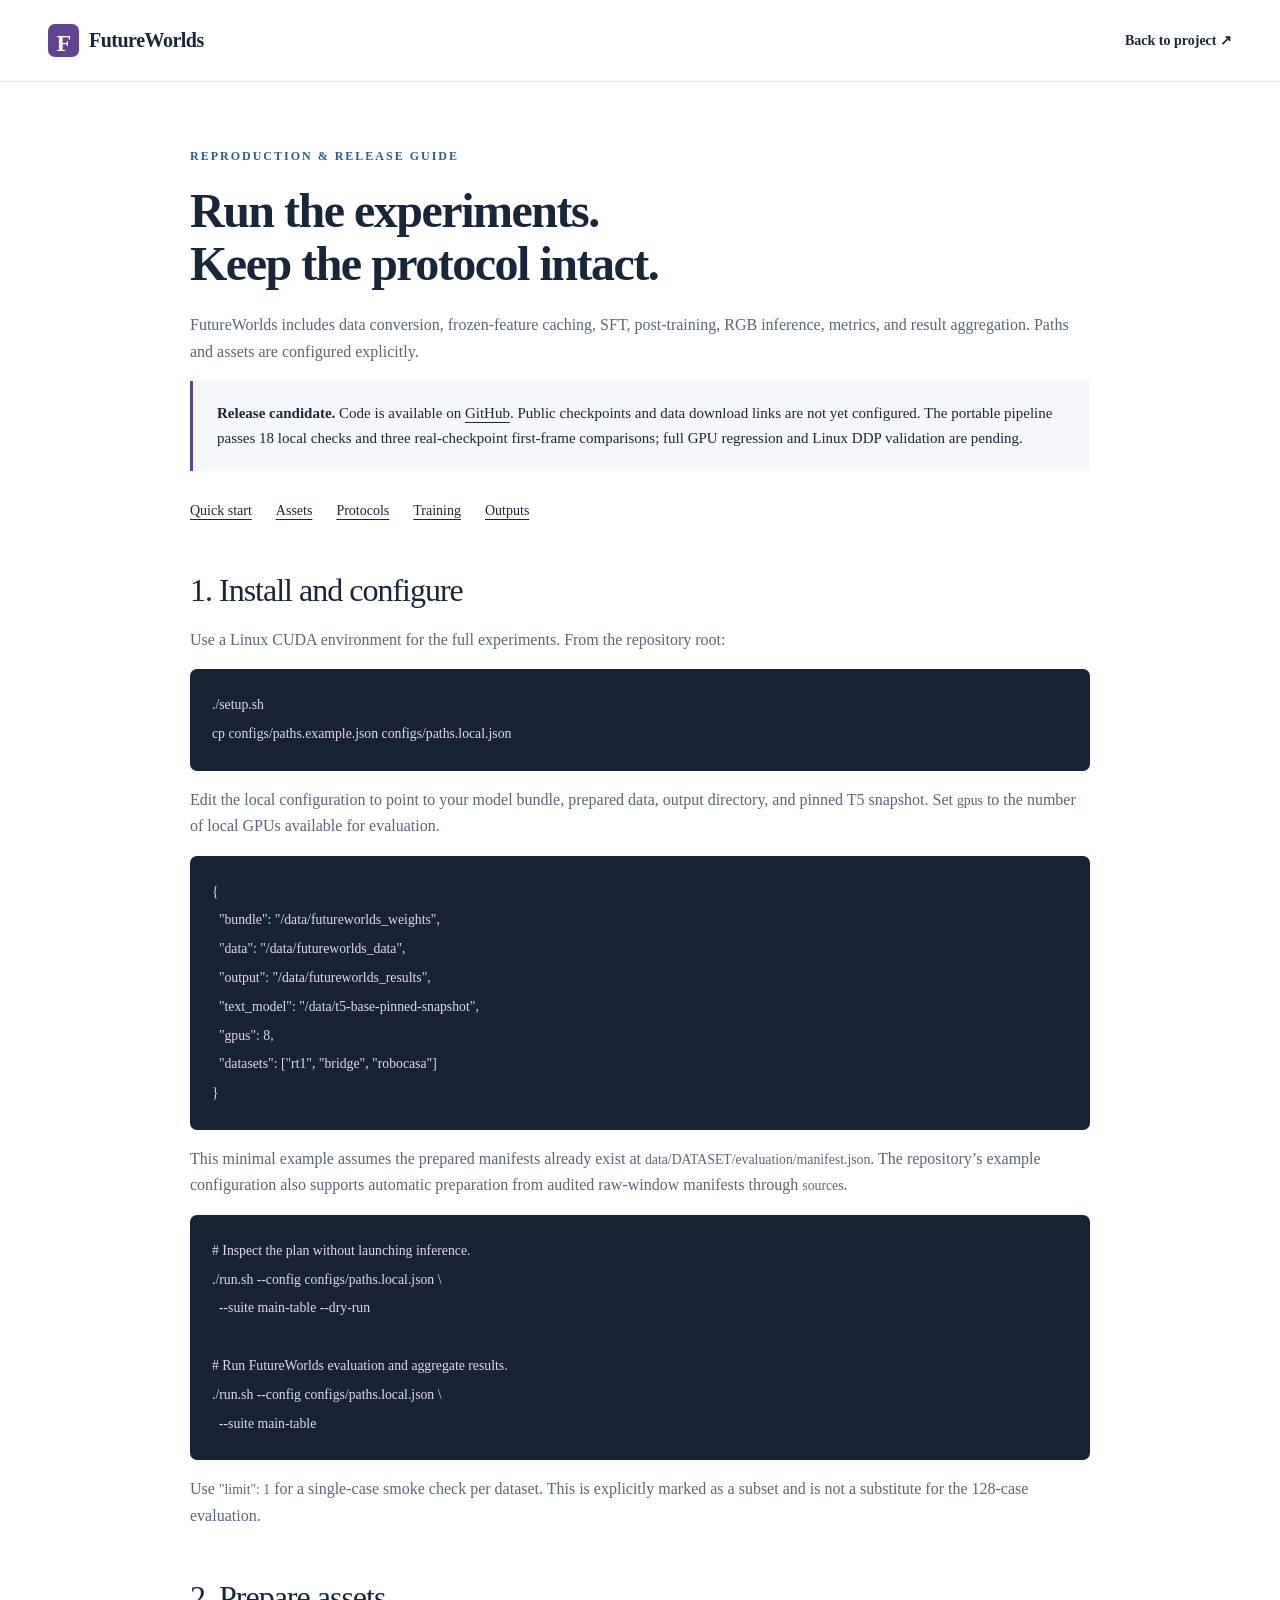
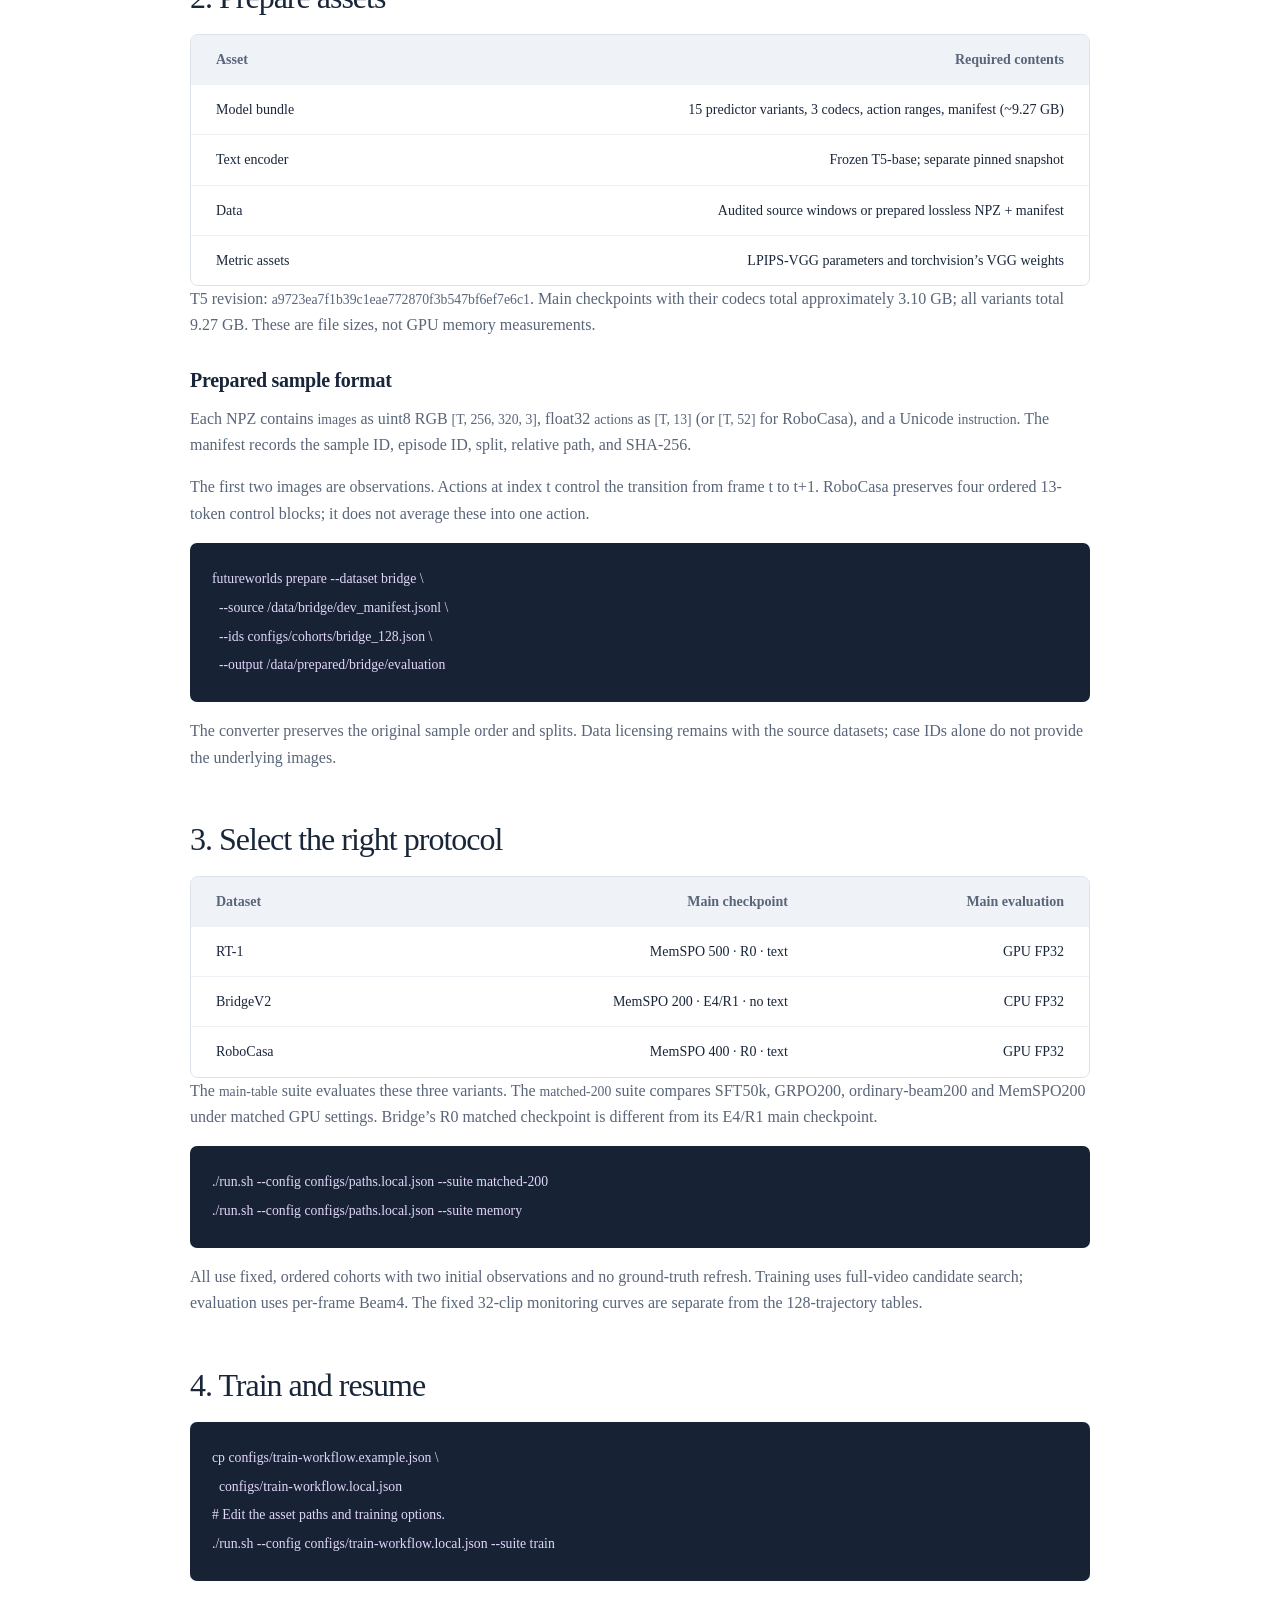
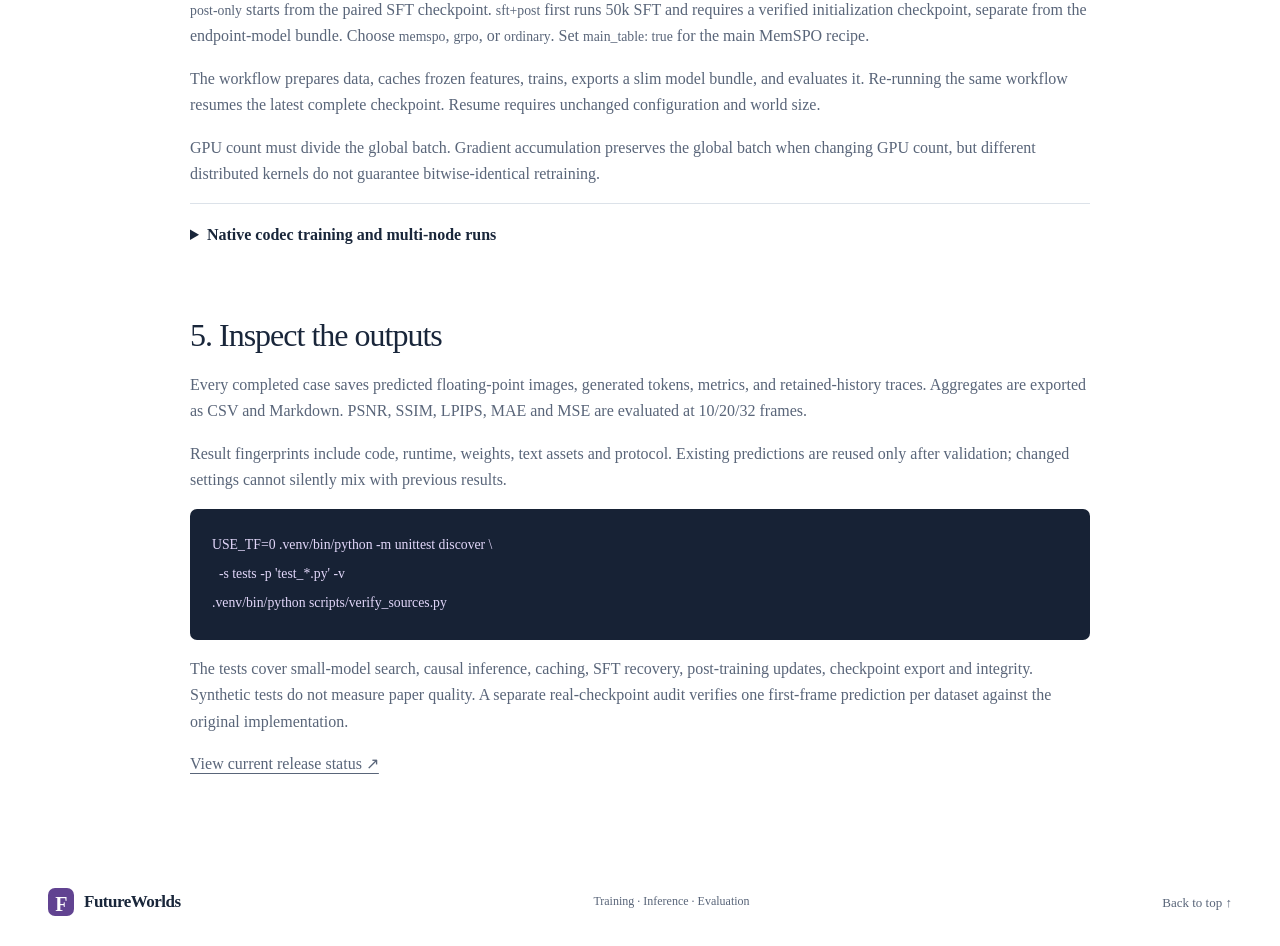
==== site/guides.html @ 18e37ced "Publish FutureWorlds code and project website" ====
<!doctype html><html lang="en"><head><meta charset="utf-8"><meta name="viewport" content="width=device-width,initial-scale=1"><title>Reproduction guide · FutureWorlds</title><meta name="description" content="Install FutureWorlds, prepare model and data assets, select the correct experimental protocol and reproduce training and evaluation."><link rel="stylesheet" href="style.css?v=malayalam1"><link rel="icon" href="data:image/svg+xml,%3Csvg xmlns='http://www.w3.org/2000/svg' viewBox='0 0 32 32'%3E%3Crect width='32' height='32' rx='8' fill='%234f3e85'/%3E%3Cpath d='M9 24V8h15M9 15h11' stroke='white' stroke-width='3' fill='none'/%3E%3C/svg%3E"></head><body><a class="skip" href="#main">Skip to content</a><header><div class="nav wrap"><a class="wordmark" href="index.html"><span class="mark">F</span>FutureWorlds</a><a class="text-link" href="index.html">Back to project ↗</a></div></header>
<main class="wrap guide-main" id="main"><div class="eyebrow">REPRODUCTION & RELEASE GUIDE</div><h1>Run the experiments.<br>Keep the protocol intact.</h1><p>FutureWorlds includes data conversion, frozen-feature caching, SFT, post-training, RGB inference, metrics, and result aggregation. Paths and assets are configured explicitly.</p><div class="notice"><strong>Release candidate.</strong> Code is available on <a href="https://github.com/Alexander-wu/FutureWorlds">GitHub</a>. Public checkpoints and data download links are not yet configured. The portable pipeline passes 18 local checks and three real-checkpoint first-frame comparisons; full GPU regression and Linux DDP validation are pending.</div><nav class="guide-nav" aria-label="Guide sections"><a href="#reproduction">Quick start</a><a href="#data">Assets</a><a href="#protocols">Protocols</a><a href="#training">Training</a><a href="#outputs">Outputs</a></nav>
<section id="reproduction"><h2>1. Install and configure</h2><p>Use a Linux CUDA environment for the full experiments. From the repository root:</p><pre><code>./setup.sh
cp configs/paths.example.json configs/paths.local.json</code></pre><p>Edit the local configuration to point to your model bundle, prepared data, output directory, and pinned T5 snapshot. Set <code>gpus</code> to the number of local GPUs available for evaluation.</p><pre><code>{
  "bundle": "/data/futureworlds_weights",
  "data": "/data/futureworlds_data",
  "output": "/data/futureworlds_results",
  "text_model": "/data/t5-base-pinned-snapshot",
  "gpus": 8,
  "datasets": ["rt1", "bridge", "robocasa"]
}</code></pre><p>This minimal example assumes the prepared manifests already exist at <code>data/DATASET/evaluation/manifest.json</code>. The repository’s example configuration also supports automatic preparation from audited raw-window manifests through <code>sources</code>.</p><pre><code># Inspect the plan without launching inference.
./run.sh --config configs/paths.local.json \
  --suite main-table --dry-run

# Run FutureWorlds evaluation and aggregate results.
./run.sh --config configs/paths.local.json \
  --suite main-table</code></pre><p>Use <code>"limit": 1</code> for a single-case smoke check per dataset. This is explicitly marked as a subset and is not a substitute for the 128-case evaluation.</p></section>
<section id="data"><h2>2. Prepare assets</h2><div class="table-scroll"><table><thead><tr><th>Asset</th><th>Required contents</th></tr></thead><tbody><tr><td>Model bundle</td><td>15 predictor variants, 3 codecs, action ranges, manifest (~9.27 GB)</td></tr><tr><td>Text encoder</td><td>Frozen T5-base; separate pinned snapshot</td></tr><tr><td>Data</td><td>Audited source windows or prepared lossless NPZ + manifest</td></tr><tr><td>Metric assets</td><td>LPIPS-VGG parameters and torchvision’s VGG weights</td></tr></tbody></table></div><p>T5 revision: <code>a9723ea7f1b39c1eae772870f3b547bf6ef7e6c1</code>. Main checkpoints with their codecs total approximately 3.10 GB; all variants total 9.27 GB. These are file sizes, not GPU memory measurements.</p><h3>Prepared sample format</h3><p>Each NPZ contains <code>images</code> as uint8 RGB <code>[T, 256, 320, 3]</code>, float32 <code>actions</code> as <code>[T, 13]</code> (or <code>[T, 52]</code> for RoboCasa), and a Unicode <code>instruction</code>. The manifest records the sample ID, episode ID, split, relative path, and SHA-256.</p><p>The first two images are observations. Actions at index t control the transition from frame t to t+1. RoboCasa preserves four ordered 13-token control blocks; it does not average these into one action.</p><pre><code>futureworlds prepare --dataset bridge \
  --source /data/bridge/dev_manifest.jsonl \
  --ids configs/cohorts/bridge_128.json \
  --output /data/prepared/bridge/evaluation</code></pre><p>The converter preserves the original sample order and splits. Data licensing remains with the source datasets; case IDs alone do not provide the underlying images.</p></section>
<section id="protocols"><h2>3. Select the right protocol</h2><div class="table-scroll"><table><thead><tr><th>Dataset</th><th>Main checkpoint</th><th>Main evaluation</th></tr></thead><tbody><tr><td>RT-1</td><td>MemSPO 500 · R0 · text</td><td>GPU FP32</td></tr><tr><td>BridgeV2</td><td>MemSPO 200 · E4/R1 · no text</td><td>CPU FP32</td></tr><tr><td>RoboCasa</td><td>MemSPO 400 · R0 · text</td><td>GPU FP32</td></tr></tbody></table></div><p>The <code>main-table</code> suite evaluates these three variants. The <code>matched-200</code> suite compares SFT50k, GRPO200, ordinary-beam200 and MemSPO200 under matched GPU settings. Bridge’s R0 matched checkpoint is different from its E4/R1 main checkpoint.</p><pre><code>./run.sh --config configs/paths.local.json --suite matched-200
./run.sh --config configs/paths.local.json --suite memory</code></pre><p>All use fixed, ordered cohorts with two initial observations and no ground-truth refresh. Training uses full-video candidate search; evaluation uses per-frame Beam4. The fixed 32-clip monitoring curves are separate from the 128-trajectory tables.</p></section>
<section id="training"><h2>4. Train and resume</h2><pre><code>cp configs/train-workflow.example.json \
  configs/train-workflow.local.json
# Edit the asset paths and training options.
./run.sh --config configs/train-workflow.local.json --suite train</code></pre><p><code>post-only</code> starts from the paired SFT checkpoint. <code>sft+post</code> first runs 50k SFT and requires a verified initialization checkpoint, separate from the endpoint-model bundle. Choose <code>memspo</code>, <code>grpo</code>, or <code>ordinary</code>. Set <code>main_table: true</code> for the main MemSPO recipe.</p><p>The workflow prepares data, caches frozen features, trains, exports a slim model bundle, and evaluates it. Re-running the same workflow resumes the latest complete checkpoint. Resume requires unchanged configuration and world size.</p><p>GPU count must divide the global batch. Gradient accumulation preserves the global batch when changing GPU count, but different distributed kernels do not guarantee bitwise-identical retraining.</p><details><summary>Native codec training and multi-node runs</summary><p>Bridge and RoboCasa include their original 16-rank GAN codec workers. Set paths in <code>configs/train/bridge_codec.json</code> or <code>robocasa_codec.json</code>; use the matching raw native manifests. RT-1 uses the upstream frozen codec.</p><pre><code>torchrun --standalone --nproc_per_node=16 \
  -m futureworlds train-codec --dataset bridge \
  --config configs/train/bridge_codec.json --smoke</code></pre><p>For multi-node training, use your scheduler’s node rank, master address, and port with <code>torchrun</code>. No cluster credentials or fixed private server addresses are included.</p></details></section>
<section id="outputs"><h2>5. Inspect the outputs</h2><p>Every completed case saves predicted floating-point images, generated tokens, metrics, and retained-history traces. Aggregates are exported as CSV and Markdown. PSNR, SSIM, LPIPS, MAE and MSE are evaluated at 10/20/32 frames.</p><p>Result fingerprints include code, runtime, weights, text assets and protocol. Existing predictions are reused only after validation; changed settings cannot silently mix with previous results.</p><pre><code>USE_TF=0 .venv/bin/python -m unittest discover \
  -s tests -p 'test_*.py' -v
.venv/bin/python scripts/verify_sources.py</code></pre><p>The tests cover small-model search, causal inference, caching, SFT recovery, post-training updates, checkpoint export and integrity. Synthetic tests do not measure paper quality. A separate real-checkpoint audit verifies one first-frame prediction per dataset against the original implementation.</p></section>
<p><a href="index.html#release">View current release status ↗</a></p></main><footer class="wrap"><a class="wordmark" href="index.html"><span class="mark">F</span>FutureWorlds</a><p>Training · Inference · Evaluation</p><a href="#main">Back to top ↑</a></footer></body></html>
---- site/style.css ----
:root{--ink:#19263a;--muted:#596579;--blue:#315d86;--purple:#614391;--line:#dce2e9;--paper:#fff;--soft:#f5f7fb;--serif:'Malayalam MN','PingFang SC',serif;--sans:'Malayalam MN','PingFang SC',serif}*{box-sizing:border-box}html{scroll-behavior:smooth;scroll-padding-top:90px}body{margin:0;background:var(--paper);color:var(--ink);font:16px/1.65 var(--sans);-webkit-font-smoothing:antialiased}a{color:inherit;text-underline-offset:4px}button{font:inherit;cursor:pointer}button,a{-webkit-tap-highlight-color:transparent}a:focus-visible,button:focus-visible,[tabindex]:focus-visible{outline:3px solid #8d70c4;outline-offset:5px}.wrap{max-width:1220px;width:calc(100% - 96px);margin-inline:auto}.skip{position:absolute;left:12px;top:-80px;padding:10px 18px;background:white;z-index:100}.skip:focus{top:8px}header{height:82px;border-bottom:1px solid var(--line);background:rgba(255,255,255,.96);position:sticky;top:0;z-index:10;backdrop-filter:blur(12px)}.nav{height:100%;display:flex;align-items:center;justify-content:space-between;gap:20px}.wordmark{font-weight:750;letter-spacing:-.5px;font-size:20px;display:inline-flex;align-items:center;gap:10px;text-decoration:none;white-space:nowrap}.mark{display:inline-grid;place-items:center;width:31px;height:33px;border-radius:7px;background:var(--purple);color:white;font-family:var(--serif);font-size:24px;font-weight:700}.nav nav{display:flex;gap:30px}.nav nav a{font-size:14px;color:var(--muted);text-decoration:none}.nav nav a:hover,.text-link:hover{color:var(--purple)}.nav-cta{text-decoration:none;font-size:14px;font-weight:650}.nav-cta span{margin-left:10px}.hero{text-align:center;padding-top:78px;padding-bottom:45px}.eyebrow{font-size:12px;font-weight:700;letter-spacing:2px;color:var(--blue);margin-bottom:18px}.eyebrow span{color:#a0acbd;padding:0 12px}h1{font-size:clamp(64px,7vw,98px);line-height:1.1;letter-spacing:-6px;margin:0 0 20px;font-weight:730}h1 span{color:var(--purple)}.hero-title{font-family:var(--serif);font-size:clamp(29px,3.6vw,45px);line-height:1.18;letter-spacing:-1px;margin:0 0 23px}.hero-description{color:var(--muted);font-size:18px;line-height:1.65;margin:0}.actions{display:flex;justify-content:center;gap:12px;margin:30px 0 14px}.button{padding:12px 21px;border:1px solid var(--line);border-radius:6px;font-size:14px;font-weight:650;text-decoration:none;display:inline-flex;align-items:center;gap:22px}.primary{background:var(--ink);border-color:var(--ink);color:#fff}.primary:hover{background:var(--purple);border-color:var(--purple)}.secondary:hover{background:var(--soft)}.availability{font-size:12px;color:var(--muted);margin:0}.metrics{display:grid;grid-template-columns:repeat(3,1fr);max-width:900px;margin:53px auto 0;padding:28px 0 0;border-top:1px solid var(--line)}.metrics>div+div{border-left:1px solid var(--line)}.metric-dataset{font-size:14px;font-weight:650}.metrics strong{display:block;font-family:var(--serif);font-size:49px;line-height:1.25;font-weight:500;color:var(--purple);letter-spacing:-1px}.metrics strong span{font-size:28px;margin-left:3px}.metrics div p{margin:1px 0 0;color:var(--muted);font-size:14px}.metric-note{grid-column:1/-1;color:var(--muted);font-size:12px;margin:23px 0 0}.section{padding-block:80px}.section-top{display:flex;justify-content:space-between;gap:70px;align-items:end;margin-bottom:35px}.section-top>div{flex:1.2}.section-top>p{flex:1;max-width:435px;margin:0 0 5px;color:var(--muted);font-size:16px}.section-top .eyebrow{margin-bottom:12px}h2{font-family:var(--serif);font-weight:500;letter-spacing:-1px;line-height:1.16;font-size:42px;margin:0}h2 em{font-style:normal;color:var(--purple)}h3{font-size:20px;line-height:1.35;letter-spacing:-.3px;margin:0 0 12px}p{margin-top:0}.visual-section{background:var(--soft);border-block:1px solid var(--line);padding:54px 0}.visual-section h2{font-size:36px}.figure-surface{margin:0;background:white;border:1px solid var(--line);border-radius:10px;overflow:hidden;box-shadow:0 10px 30px #19263a06}.figure-button{display:block;width:100%;padding:0;border:none;background:transparent;position:relative;color:var(--ink);cursor:zoom-in}.figure-button img{display:block;width:100%;height:auto}.figure-surface .figure-button{padding:20px}.zoom-label{position:absolute;right:20px;bottom:20px;background:rgba(255,255,255,.94);border:1px solid var(--line);border-radius:4px;padding:4px 9px;font-size:12px;color:var(--blue);opacity:0;transition:opacity .15s}.figure-button:hover .zoom-label,.figure-button:focus-visible .zoom-label{opacity:1}figcaption{font-size:14px;color:var(--muted);line-height:1.6}.figure-surface figcaption{padding:15px 24px;margin:0;border-top:1px solid var(--line)}.principles{display:grid;grid-template-columns:repeat(3,1fr);gap:35px;margin:35px 0 28px}.principles article{border-top:2px solid var(--line);padding:16px 0 0}.principles article>span{font-size:12px;color:var(--purple);font-weight:700;float:right;margin-top:4px}.principles p{font-size:15px;line-height:1.65;color:var(--muted);margin:0}.method-figure{margin:35px 0 0}.method-figure figcaption{max-width:940px;text-align:center;margin:18px auto 0}.results-section{background:var(--soft);border-block:1px solid var(--line)}.result-controls{display:flex;justify-content:space-between;gap:20px;align-items:center;margin-bottom:20px}.tabs{display:flex;gap:4px;padding:4px;background:#e8edf3;border-radius:7px}.tabs button{border:0;padding:8px 20px;background:none;border-radius:5px;font-size:14px;font-weight:600;color:var(--muted)}.tabs button[aria-selected=true]{background:white;box-shadow:0 1px 4px #19263a12;color:var(--purple)}.text-link{font-size:14px;text-decoration:none;font-weight:600}.table-scroll{overflow:auto;background:white;border:1px solid var(--line);border-radius:8px}table{width:100%;border-collapse:collapse;font-size:15px;font-variant-numeric:tabular-nums}th,td{padding:13px 25px;text-align:right;border-bottom:1px solid #edf0f4}th{background:#eff2f7;font-size:14px;font-weight:600;color:var(--muted)}th:first-child,td:first-child{text-align:left}th span{color:var(--purple)}tr:last-child td{border:0}.ours td{background:#eee9f6;color:#4e347a;font-weight:750}.ours td:first-child::after{content:'OURS';font-size:10px;letter-spacing:1px;background:#61439114;padding:3px 6px;border-radius:4px;margin-left:10px;vertical-align:middle}.table-note{font-size:12px;color:var(--muted);margin:13px 0 0;line-height:1.65}.table-note a{white-space:nowrap}.efficiency{display:grid;grid-template-columns:.8fr 1.2fr;gap:65px;align-items:center;border-top:1px solid var(--line);padding-top:50px;margin-top:50px}.efficiency h3{font-family:var(--serif);font-size:34px;font-weight:400;line-height:1.18;margin-bottom:20px}.efficiency p{color:var(--muted);font-size:15px}.efficiency p.quiet{font-size:13px;margin-bottom:0}.efficiency figure{margin:0}.reproduction{display:grid;grid-template-columns:.83fr 1.17fr;gap:55px;align-items:start}.setup h3{margin-bottom:18px}.setup ol{list-style:none;counter-reset:setup;padding:0;margin:0}.setup li{position:relative;padding-left:36px;margin-bottom:18px;counter-increment:setup}.setup li:before{content:counter(setup);position:absolute;top:2px;left:0;width:22px;height:22px;text-align:center;font-size:12px;line-height:22px;background:#eef1f7;color:var(--blue);border-radius:50%;font-weight:600}.setup strong{font-size:15px;font-weight:650}.setup p{font-size:14px;line-height:1.7;color:var(--muted);margin:4px 0 0}code{font-family:var(--sans);font-size:.86em;overflow-wrap:anywhere}.terminal{background:#172235;color:#eff3ff;border-radius:10px;overflow:hidden;box-shadow:0 12px 36px #17223512}.terminal-top{padding:15px 20px;display:flex;justify-content:space-between;align-items:center;border-bottom:1px solid #ffffff1f;font-size:12px;color:#c6d1e3}.terminal-top button{background:#ffffff0f;border:1px solid #ffffff24;color:#e9eef7;font-size:12px;padding:5px 10px;border-radius:4px}.terminal-top button:hover{background:#ffffff24}.command-tabs{display:flex;padding:12px 17px 0;gap:5px}.command-tabs button{border:0;border-bottom:2px solid transparent;background:none;color:#a9b8ce;font-size:14px;padding:7px 9px}.command-tabs button[aria-selected=true]{border-bottom-color:#c3a4ee;color:white}.terminal pre{padding:23px 23px 6px;margin:0;white-space:pre-wrap;line-height:1.8;font-size:16px;min-height:108px;color:#d6c3ff}.terminal p{padding:8px 23px 25px;margin:0;color:#b7c5d9;font-size:14px;line-height:1.7;min-height:110px}.terminal-bottom{border-top:1px solid #ffffff1f;padding:16px 23px;color:#f0f3f9;font-size:12px}.terminal-bottom span{display:block;color:#9eafc7;font-size:12px}.guide-links{display:grid;grid-template-columns:repeat(3,1fr);gap:24px;margin-top:30px}.guide-links a{border-top:1px solid var(--line);padding:18px 0;text-decoration:none;display:flex;align-items:center;gap:12px;font-size:14px}.guide-links a>span:first-child{font-size:12px;color:var(--muted)}.guide-links a>span:last-child{margin-left:auto;color:var(--purple)}.guide-links a:hover strong{color:var(--purple)}.release-section{background:#f7f7fb;border-top:1px solid var(--line)}.release-grid{display:grid;grid-template-columns:repeat(3,1fr);gap:35px}.release-grid article{border-top:1px solid #cbd2df;padding-top:24px}.release-grid h3{font-size:18px}.status{font-size:12px;border-radius:20px;background:#e7e9ef;display:inline-block;color:#50586b;padding:4px 10px;margin-bottom:17px}.status.ready{background:#e6e8f5;color:#4b4784}.release-grid p{font-size:15px;color:var(--muted);margin:0}.release-note{margin:30px 0 0;font-size:13px;color:var(--muted);max-width:850px}footer{display:flex;justify-content:space-between;gap:30px;align-items:center;padding-block:30px;font-size:12px;color:var(--muted)}footer p{margin:0}footer>a:last-child{font-size:13px;white-space:nowrap;text-decoration:none}footer .wordmark{color:var(--ink);font-size:17px}footer .mark{width:26px;height:28px;font-size:20px}dialog{max-width:96vw;max-height:94vh;width:1600px;padding:0;border:1px solid var(--line);border-radius:10px;background:white;box-shadow:0 30px 100px #0005}dialog::backdrop{background:#0b1425bb;backdrop-filter:blur(3px)}.dialog-top{display:flex;justify-content:space-between;gap:20px;padding:15px 22px;border-bottom:1px solid var(--line);font-size:14px;align-items:center}.dialog-top button{padding:5px 12px;background:var(--soft);border:1px solid var(--line);border-radius:4px;font-size:14px;white-space:nowrap}.dialog-image{overflow:auto;max-height:80vh}.dialog-image img{display:block;width:100%;height:auto}.sr-only{position:absolute;width:1px;height:1px;padding:0;margin:-1px;overflow:hidden;clip:rect(0,0,0,0);white-space:nowrap;border:0}.guide-main{max-width:900px;padding-block:65px}.guide-main h1{font-family:var(--serif);font-size:48px;letter-spacing:-1.5px;margin:12px 0 22px}.guide-main h2{font-size:32px;margin:50px 0 18px}.guide-main h3{font-size:20px;margin:28px 0 12px}.guide-main p,.guide-main li{color:var(--muted)}.guide-main pre{background:#172235;color:#e2d7fa;padding:22px;border-radius:7px;overflow:auto;line-height:1.8}.guide-main .notice{padding:20px 24px;border-left:3px solid var(--purple);background:var(--soft);font-size:15px}.guide-main table{font-size:14px}.guide-main details{border-block-start:1px solid var(--line);padding:18px 0}.guide-main summary{cursor:pointer;font-weight:650}.guide-main details p{padding-top:14px}.guide-nav{display:flex;gap:24px;flex-wrap:wrap;font-size:14px;margin:28px 0}
@media(min-width:1700px){.wrap{max-width:1320px}.hero{padding-top:95px}.hero-title{font-size:48px}}
@media(max-width:850px){.wrap{width:calc(100% - 44px)}.nav nav{gap:18px}.nav-cta{display:none}.hero{padding-top:55px}h1{letter-spacing:-3px}.section-top{gap:25px}.section-top>p{font-size:15px}h2{font-size:35px}.principles{gap:22px}.reproduction{gap:28px;grid-template-columns:1fr 1.1fr}.efficiency{gap:32px}.section{padding-block:60px}.release-grid{gap:24px}footer p{display:none}.guide-links{gap:15px}.guide-links a{font-size:13px}th,td{padding:12px 20px}}
@media(max-width:620px){header{height:68px}.wrap{width:calc(100% - 32px)}.wordmark{font-size:17px}.mark{width:26px;height:28px;font-size:21px}.nav nav{gap:16px}.nav nav a{font-size:13px}.nav nav a:first-child,.nav nav a:last-child{display:none}.hero{padding-top:44px;padding-bottom:32px}.eyebrow{font-size:11px;letter-spacing:1.5px}h1{font-size:56px;letter-spacing:-3px;margin-bottom:18px}.hero-title{font-size:28px;letter-spacing:-.7px}.hero-description{font-size:15px}.hero-description br{display:none}.actions{gap:8px;margin-top:25px;flex-wrap:wrap}.button{padding:10px 14px;font-size:13px;gap:10px}.availability{font-size:11px}.metrics{margin-top:32px;padding-top:22px}.metrics strong{font-size:36px}.metrics strong span{font-size:20px}.metrics div p,.metric-dataset{font-size:12px}.metric-note{font-size:11px;line-height:1.6;max-width:320px;justify-self:center}.section-top{display:block;margin-bottom:25px}.section-top>p{margin-top:18px;max-width:none}.section,.visual-section{padding-block:45px}h2,.visual-section h2{font-size:32px}.figure-surface .figure-button{padding:8px}.figure-surface figcaption{font-size:12px;padding:13px 15px}.zoom-label{display:none}.principles{display:block;margin:25px 0}.principles article{margin-top:22px;padding-top:14px}.principles h3{font-size:18px}.principles p{font-size:14px}.method-figure figcaption{font-size:12px}.result-controls{flex-wrap:wrap;gap:12px}.tabs{width:100%;justify-content:space-between}.tabs button{flex:1;padding:8px 10px}.text-link{font-size:13px}.table-scroll{border-radius:6px}table{font-size:13px;min-width:365px}th,td{padding:11px 10px}th{font-size:12px}td:first-child{max-width:180px;overflow-wrap:anywhere}.ours td:first-child::after{display:none}.table-note{font-size:11px}.efficiency{grid-template-columns:1fr;gap:25px;padding-top:32px;margin-top:35px}.efficiency h3{font-size:31px}.reproduction{grid-template-columns:1fr;gap:20px}.terminal pre{font-size:14px}.terminal p{min-height:90px}.guide-links{grid-template-columns:1fr;gap:0}.guide-links a{font-size:14px;padding:16px 0}.release-grid{grid-template-columns:1fr;gap:24px}.release-grid article{padding-top:20px}.release-grid h3{margin-bottom:8px}.status{margin-bottom:12px}.release-note{font-size:12px}.dialog-top{font-size:12px;padding:10px 12px}.dialog-top button{font-size:12px}.guide-main h1{font-size:38px}.guide-main h2{font-size:29px}.guide-main p,.guide-main li{font-size:15px}footer{padding-block:23px}}
@media(prefers-reduced-motion:reduce){html{scroll-behavior:auto}*{transition:none!important}}

.dialog-image.native-size img{width:auto;max-width:none}.dialog-top>div{display:flex;gap:8px}.dialog-top button[aria-pressed=true]{background:#e9e3f3;color:#4e347a}

/* Synchronized native-frame comparisons. */
#rollouts{scroll-margin-top:100px}.rollout-showcase{background:#fff;border:1px solid #dfdfe8;border-radius:18px;overflow:hidden;margin:0 0 32px;box-shadow:0 12px 32px #24253808}.rollout-toolbar{display:flex;align-items:center;justify-content:space-between;padding:18px 24px;border-bottom:1px solid #ececf2;gap:14px}.rollout-badge{color:#646579;font-size:13px;white-space:nowrap}.rollout-title{padding:23px 24px 18px;display:flex;align-items:baseline;justify-content:space-between;gap:20px}.rollout-title h3{margin:0;font-size:24px}.rollout-title p{margin:0;color:#646579;font-size:15px}.rollout-labels{display:grid;grid-template-columns:repeat(3,1fr);gap:12px;margin:0 24px 10px;text-align:center;font-size:15px;font-weight:700}.rollout-labels span:nth-child(2){color:#345d7b}.rollout-labels span:nth-child(3){color:#644799}.rollout-labels small{font-size:10px;text-transform:uppercase;letter-spacing:.07em;background:#f0e9fa;padding:3px 6px;border-radius:4px;margin-left:5px}#rollout-video{display:block;width:calc(100% - 48px);height:auto;aspect-ratio:984/256;margin:0 24px;background:#fff;border-radius:6px}.rollout-bottom{display:flex;justify-content:space-between;gap:20px;align-items:center;padding:14px 24px}.rollout-bottom p{margin:0;font-size:14px;color:#525769}#rollout-frame{white-space:nowrap;font-variant-numeric:tabular-nums;color:#644799;font-size:13px;font-weight:600}.rollout-note{margin:0;padding:12px 24px 16px;border-top:1px solid #eeeef4;color:#777b87;font-size:12px;line-height:1.6}.rollout-note a{color:#644799}@media(max-width:680px){.rollout-toolbar{padding:12px;flex-wrap:wrap}.rollout-title{padding:16px 12px;display:block}.rollout-title h3{font-size:21px}.rollout-title p{font-size:13px;margin-top:6px}.rollout-labels{margin:0 12px 8px;font-size:12px;gap:4px}.rollout-labels small{display:none}#rollout-video{width:calc(100% - 24px);margin:0 12px}.rollout-bottom{padding:12px;align-items:flex-start}.rollout-bottom p{font-size:12px}.rollout-note{padding:12px}#rollout-frame{font-size:11px}}

#method-video{scroll-margin-top:100px}.explainer{margin:0 0 40px;border:1px solid #dfdfe8;border-radius:16px;overflow:hidden;background:white}.explainer-heading{padding:22px 26px;display:flex;align-items:center;justify-content:space-between;gap:20px}.explainer-heading h3{margin:7px 0 0;font-size:24px}.explainer-heading a{white-space:nowrap;color:#695093;font-size:14px}.explainer video{display:block;width:100%;aspect-ratio:16/9;background:#f8f9fc}.explainer figcaption{padding:14px 26px;color:#697287;font-size:13px}@media(max-width:680px){.explainer-heading{padding:18px;display:block}.explainer-heading h3{font-size:20px;margin-bottom:12px}.explainer figcaption{padding:12px 18px}}
.explainer-actions{display:flex;align-items:center;gap:18px}.explainer-actions button{border:1px solid #695093;background:#f1ecf8;color:#584179;border-radius:8px;padding:10px 14px;cursor:pointer;font:inherit;font-size:14px}

/* Compact manuscript-style summary in place of oversized gain cards. */
.hero-results{max-width:880px;margin:38px auto 0;border-top:1px solid var(--line);border-bottom:1px solid var(--line);display:grid;grid-template-columns:1.25fr repeat(3,1fr);align-items:center;text-align:left;gap:20px;padding:17px 0 12px}.hero-results-label{margin:0;font-size:16px;font-weight:600}.hero-results-label span{display:block;color:var(--muted);font-weight:400;font-size:13px}.hero-results>div{display:flex;align-items:baseline;gap:16px;justify-content:space-between}.hero-results strong{font-size:14px;font-weight:600;white-space:nowrap}.hero-results>div>span{font-size:23px;color:var(--ink);font-variant-numeric:tabular-nums}.hero-results-note{grid-column:1/-1;margin:0;text-align:right;font-size:12px;color:var(--muted)}.hero-description{font-size:17px}.rollout-showcase,.explainer{box-shadow:none;border-radius:4px}.button{border-radius:3px}@media(max-width:780px){.hero-results{grid-template-columns:repeat(3,1fr);gap:13px}.hero-results-label{grid-column:1/-1}.hero-results-label span{display:inline;margin-left:12px}.hero-results>div{display:block}.hero-results>div>span{display:block}.hero-results-note{text-align:left}.hero-results strong{font-size:13px}}
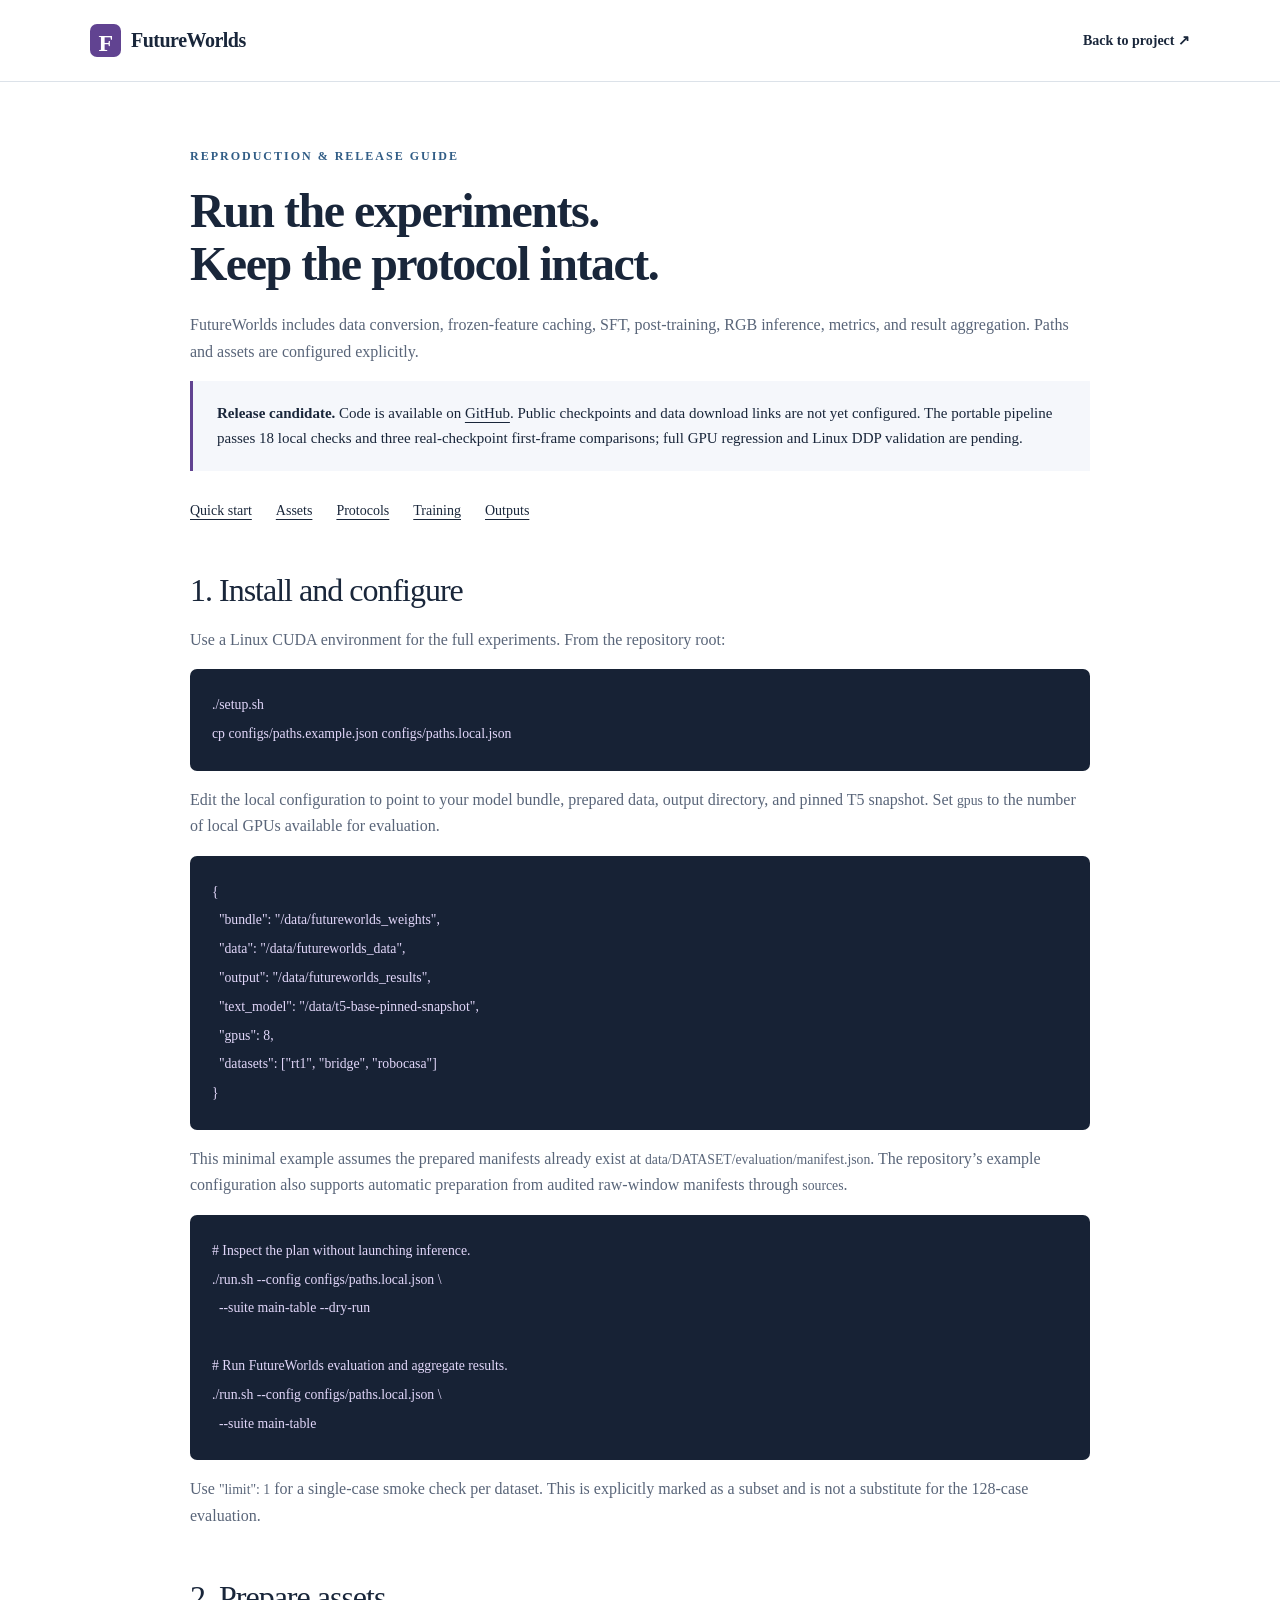
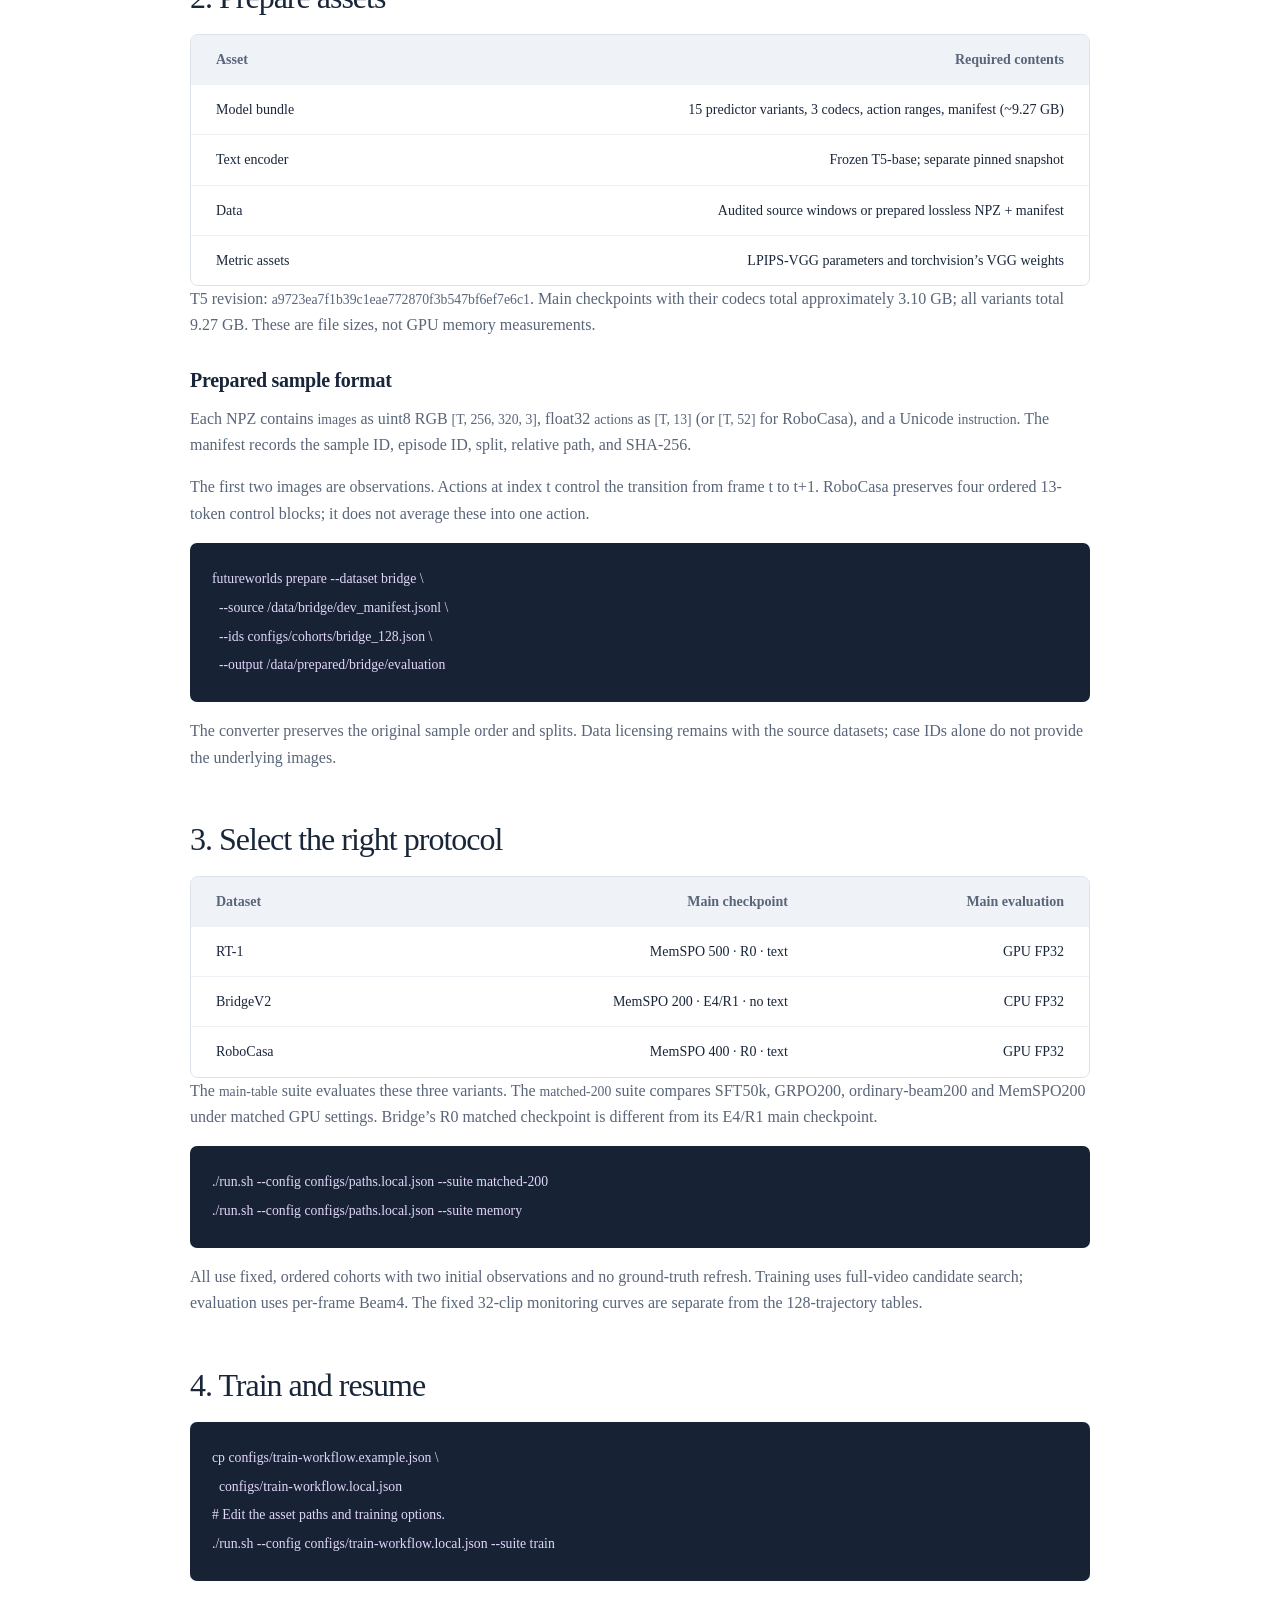
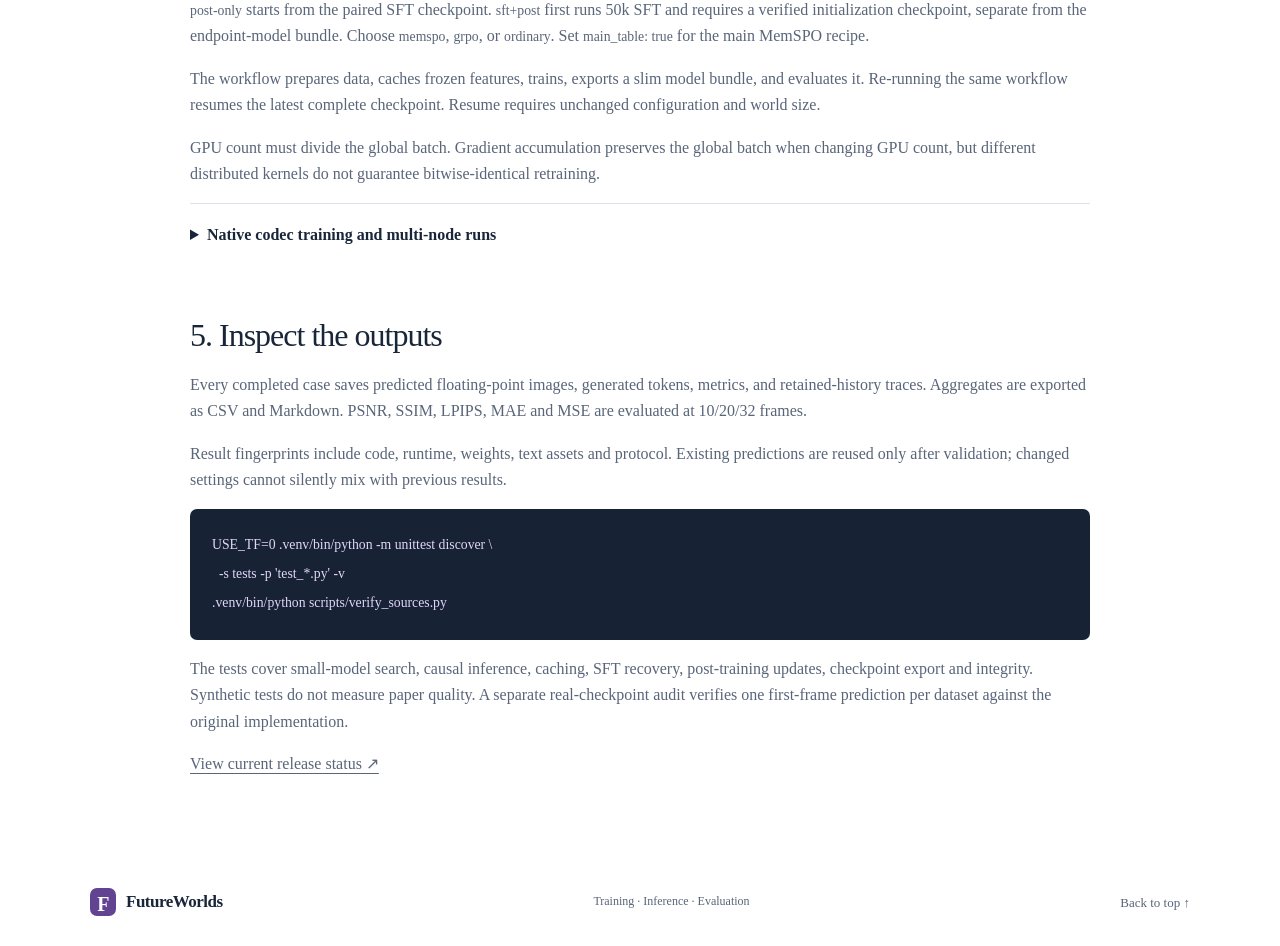
==== commit e8137b48: "Increase project page side margins" ====
--- a/site/guides.html
+++ b/site/guides.html
@@ -1,4 +1,4 @@
-<!doctype html><html lang="en"><head><meta charset="utf-8"><meta name="viewport" content="width=device-width,initial-scale=1"><title>Reproduction guide · FutureWorlds</title><meta name="description" content="Install FutureWorlds, prepare model and data assets, select the correct experimental protocol and reproduce training and evaluation."><link rel="stylesheet" href="style.css?v=malayalam1"><link rel="icon" href="data:image/svg+xml,%3Csvg xmlns='http://www.w3.org/2000/svg' viewBox='0 0 32 32'%3E%3Crect width='32' height='32' rx='8' fill='%234f3e85'/%3E%3Cpath d='M9 24V8h15M9 15h11' stroke='white' stroke-width='3' fill='none'/%3E%3C/svg%3E"></head><body><a class="skip" href="#main">Skip to content</a><header><div class="nav wrap"><a class="wordmark" href="index.html"><span class="mark">F</span>FutureWorlds</a><a class="text-link" href="index.html">Back to project ↗</a></div></header>
+<!doctype html><html lang="en"><head><meta charset="utf-8"><meta name="viewport" content="width=device-width,initial-scale=1"><title>Reproduction guide · FutureWorlds</title><meta name="description" content="Install FutureWorlds, prepare model and data assets, select the correct experimental protocol and reproduce training and evaluation."><link rel="stylesheet" href="style.css?v=spacing3"><link rel="icon" href="data:image/svg+xml,%3Csvg xmlns='http://www.w3.org/2000/svg' viewBox='0 0 32 32'%3E%3Crect width='32' height='32' rx='8' fill='%234f3e85'/%3E%3Cpath d='M9 24V8h15M9 15h11' stroke='white' stroke-width='3' fill='none'/%3E%3C/svg%3E"></head><body><a class="skip" href="#main">Skip to content</a><header><div class="nav wrap"><a class="wordmark" href="index.html"><span class="mark">F</span>FutureWorlds</a><a class="text-link" href="index.html">Back to project ↗</a></div></header>
 <main class="wrap guide-main" id="main"><div class="eyebrow">REPRODUCTION & RELEASE GUIDE</div><h1>Run the experiments.<br>Keep the protocol intact.</h1><p>FutureWorlds includes data conversion, frozen-feature caching, SFT, post-training, RGB inference, metrics, and result aggregation. Paths and assets are configured explicitly.</p><div class="notice"><strong>Release candidate.</strong> Code is available on <a href="https://github.com/Alexander-wu/FutureWorlds">GitHub</a>. Public checkpoints and data download links are not yet configured. The portable pipeline passes 18 local checks and three real-checkpoint first-frame comparisons; full GPU regression and Linux DDP validation are pending.</div><nav class="guide-nav" aria-label="Guide sections"><a href="#reproduction">Quick start</a><a href="#data">Assets</a><a href="#protocols">Protocols</a><a href="#training">Training</a><a href="#outputs">Outputs</a></nav>
 <section id="reproduction"><h2>1. Install and configure</h2><p>Use a Linux CUDA environment for the full experiments. From the repository root:</p><pre><code>./setup.sh
 cp configs/paths.example.json configs/paths.local.json</code></pre><p>Edit the local configuration to point to your model bundle, prepared data, output directory, and pinned T5 snapshot. Set <code>gpus</code> to the number of local GPUs available for evaluation.</p><pre><code>{
--- a/site/style.css
+++ b/site/style.css
@@ -1,5 +1,5 @@
-:root{--ink:#19263a;--muted:#596579;--blue:#315d86;--purple:#614391;--line:#dce2e9;--paper:#fff;--soft:#f5f7fb;--serif:'Malayalam MN','PingFang SC',serif;--sans:'Malayalam MN','PingFang SC',serif}*{box-sizing:border-box}html{scroll-behavior:smooth;scroll-padding-top:90px}body{margin:0;background:var(--paper);color:var(--ink);font:16px/1.65 var(--sans);-webkit-font-smoothing:antialiased}a{color:inherit;text-underline-offset:4px}button{font:inherit;cursor:pointer}button,a{-webkit-tap-highlight-color:transparent}a:focus-visible,button:focus-visible,[tabindex]:focus-visible{outline:3px solid #8d70c4;outline-offset:5px}.wrap{max-width:1220px;width:calc(100% - 96px);margin-inline:auto}.skip{position:absolute;left:12px;top:-80px;padding:10px 18px;background:white;z-index:100}.skip:focus{top:8px}header{height:82px;border-bottom:1px solid var(--line);background:rgba(255,255,255,.96);position:sticky;top:0;z-index:10;backdrop-filter:blur(12px)}.nav{height:100%;display:flex;align-items:center;justify-content:space-between;gap:20px}.wordmark{font-weight:750;letter-spacing:-.5px;font-size:20px;display:inline-flex;align-items:center;gap:10px;text-decoration:none;white-space:nowrap}.mark{display:inline-grid;place-items:center;width:31px;height:33px;border-radius:7px;background:var(--purple);color:white;font-family:var(--serif);font-size:24px;font-weight:700}.nav nav{display:flex;gap:30px}.nav nav a{font-size:14px;color:var(--muted);text-decoration:none}.nav nav a:hover,.text-link:hover{color:var(--purple)}.nav-cta{text-decoration:none;font-size:14px;font-weight:650}.nav-cta span{margin-left:10px}.hero{text-align:center;padding-top:78px;padding-bottom:45px}.eyebrow{font-size:12px;font-weight:700;letter-spacing:2px;color:var(--blue);margin-bottom:18px}.eyebrow span{color:#a0acbd;padding:0 12px}h1{font-size:clamp(64px,7vw,98px);line-height:1.1;letter-spacing:-6px;margin:0 0 20px;font-weight:730}h1 span{color:var(--purple)}.hero-title{font-family:var(--serif);font-size:clamp(29px,3.6vw,45px);line-height:1.18;letter-spacing:-1px;margin:0 0 23px}.hero-description{color:var(--muted);font-size:18px;line-height:1.65;margin:0}.actions{display:flex;justify-content:center;gap:12px;margin:30px 0 14px}.button{padding:12px 21px;border:1px solid var(--line);border-radius:6px;font-size:14px;font-weight:650;text-decoration:none;display:inline-flex;align-items:center;gap:22px}.primary{background:var(--ink);border-color:var(--ink);color:#fff}.primary:hover{background:var(--purple);border-color:var(--purple)}.secondary:hover{background:var(--soft)}.availability{font-size:12px;color:var(--muted);margin:0}.metrics{display:grid;grid-template-columns:repeat(3,1fr);max-width:900px;margin:53px auto 0;padding:28px 0 0;border-top:1px solid var(--line)}.metrics>div+div{border-left:1px solid var(--line)}.metric-dataset{font-size:14px;font-weight:650}.metrics strong{display:block;font-family:var(--serif);font-size:49px;line-height:1.25;font-weight:500;color:var(--purple);letter-spacing:-1px}.metrics strong span{font-size:28px;margin-left:3px}.metrics div p{margin:1px 0 0;color:var(--muted);font-size:14px}.metric-note{grid-column:1/-1;color:var(--muted);font-size:12px;margin:23px 0 0}.section{padding-block:80px}.section-top{display:flex;justify-content:space-between;gap:70px;align-items:end;margin-bottom:35px}.section-top>div{flex:1.2}.section-top>p{flex:1;max-width:435px;margin:0 0 5px;color:var(--muted);font-size:16px}.section-top .eyebrow{margin-bottom:12px}h2{font-family:var(--serif);font-weight:500;letter-spacing:-1px;line-height:1.16;font-size:42px;margin:0}h2 em{font-style:normal;color:var(--purple)}h3{font-size:20px;line-height:1.35;letter-spacing:-.3px;margin:0 0 12px}p{margin-top:0}.visual-section{background:var(--soft);border-block:1px solid var(--line);padding:54px 0}.visual-section h2{font-size:36px}.figure-surface{margin:0;background:white;border:1px solid var(--line);border-radius:10px;overflow:hidden;box-shadow:0 10px 30px #19263a06}.figure-button{display:block;width:100%;padding:0;border:none;background:transparent;position:relative;color:var(--ink);cursor:zoom-in}.figure-button img{display:block;width:100%;height:auto}.figure-surface .figure-button{padding:20px}.zoom-label{position:absolute;right:20px;bottom:20px;background:rgba(255,255,255,.94);border:1px solid var(--line);border-radius:4px;padding:4px 9px;font-size:12px;color:var(--blue);opacity:0;transition:opacity .15s}.figure-button:hover .zoom-label,.figure-button:focus-visible .zoom-label{opacity:1}figcaption{font-size:14px;color:var(--muted);line-height:1.6}.figure-surface figcaption{padding:15px 24px;margin:0;border-top:1px solid var(--line)}.principles{display:grid;grid-template-columns:repeat(3,1fr);gap:35px;margin:35px 0 28px}.principles article{border-top:2px solid var(--line);padding:16px 0 0}.principles article>span{font-size:12px;color:var(--purple);font-weight:700;float:right;margin-top:4px}.principles p{font-size:15px;line-height:1.65;color:var(--muted);margin:0}.method-figure{margin:35px 0 0}.method-figure figcaption{max-width:940px;text-align:center;margin:18px auto 0}.results-section{background:var(--soft);border-block:1px solid var(--line)}.result-controls{display:flex;justify-content:space-between;gap:20px;align-items:center;margin-bottom:20px}.tabs{display:flex;gap:4px;padding:4px;background:#e8edf3;border-radius:7px}.tabs button{border:0;padding:8px 20px;background:none;border-radius:5px;font-size:14px;font-weight:600;color:var(--muted)}.tabs button[aria-selected=true]{background:white;box-shadow:0 1px 4px #19263a12;color:var(--purple)}.text-link{font-size:14px;text-decoration:none;font-weight:600}.table-scroll{overflow:auto;background:white;border:1px solid var(--line);border-radius:8px}table{width:100%;border-collapse:collapse;font-size:15px;font-variant-numeric:tabular-nums}th,td{padding:13px 25px;text-align:right;border-bottom:1px solid #edf0f4}th{background:#eff2f7;font-size:14px;font-weight:600;color:var(--muted)}th:first-child,td:first-child{text-align:left}th span{color:var(--purple)}tr:last-child td{border:0}.ours td{background:#eee9f6;color:#4e347a;font-weight:750}.ours td:first-child::after{content:'OURS';font-size:10px;letter-spacing:1px;background:#61439114;padding:3px 6px;border-radius:4px;margin-left:10px;vertical-align:middle}.table-note{font-size:12px;color:var(--muted);margin:13px 0 0;line-height:1.65}.table-note a{white-space:nowrap}.efficiency{display:grid;grid-template-columns:.8fr 1.2fr;gap:65px;align-items:center;border-top:1px solid var(--line);padding-top:50px;margin-top:50px}.efficiency h3{font-family:var(--serif);font-size:34px;font-weight:400;line-height:1.18;margin-bottom:20px}.efficiency p{color:var(--muted);font-size:15px}.efficiency p.quiet{font-size:13px;margin-bottom:0}.efficiency figure{margin:0}.reproduction{display:grid;grid-template-columns:.83fr 1.17fr;gap:55px;align-items:start}.setup h3{margin-bottom:18px}.setup ol{list-style:none;counter-reset:setup;padding:0;margin:0}.setup li{position:relative;padding-left:36px;margin-bottom:18px;counter-increment:setup}.setup li:before{content:counter(setup);position:absolute;top:2px;left:0;width:22px;height:22px;text-align:center;font-size:12px;line-height:22px;background:#eef1f7;color:var(--blue);border-radius:50%;font-weight:600}.setup strong{font-size:15px;font-weight:650}.setup p{font-size:14px;line-height:1.7;color:var(--muted);margin:4px 0 0}code{font-family:var(--sans);font-size:.86em;overflow-wrap:anywhere}.terminal{background:#172235;color:#eff3ff;border-radius:10px;overflow:hidden;box-shadow:0 12px 36px #17223512}.terminal-top{padding:15px 20px;display:flex;justify-content:space-between;align-items:center;border-bottom:1px solid #ffffff1f;font-size:12px;color:#c6d1e3}.terminal-top button{background:#ffffff0f;border:1px solid #ffffff24;color:#e9eef7;font-size:12px;padding:5px 10px;border-radius:4px}.terminal-top button:hover{background:#ffffff24}.command-tabs{display:flex;padding:12px 17px 0;gap:5px}.command-tabs button{border:0;border-bottom:2px solid transparent;background:none;color:#a9b8ce;font-size:14px;padding:7px 9px}.command-tabs button[aria-selected=true]{border-bottom-color:#c3a4ee;color:white}.terminal pre{padding:23px 23px 6px;margin:0;white-space:pre-wrap;line-height:1.8;font-size:16px;min-height:108px;color:#d6c3ff}.terminal p{padding:8px 23px 25px;margin:0;color:#b7c5d9;font-size:14px;line-height:1.7;min-height:110px}.terminal-bottom{border-top:1px solid #ffffff1f;padding:16px 23px;color:#f0f3f9;font-size:12px}.terminal-bottom span{display:block;color:#9eafc7;font-size:12px}.guide-links{display:grid;grid-template-columns:repeat(3,1fr);gap:24px;margin-top:30px}.guide-links a{border-top:1px solid var(--line);padding:18px 0;text-decoration:none;display:flex;align-items:center;gap:12px;font-size:14px}.guide-links a>span:first-child{font-size:12px;color:var(--muted)}.guide-links a>span:last-child{margin-left:auto;color:var(--purple)}.guide-links a:hover strong{color:var(--purple)}.release-section{background:#f7f7fb;border-top:1px solid var(--line)}.release-grid{display:grid;grid-template-columns:repeat(3,1fr);gap:35px}.release-grid article{border-top:1px solid #cbd2df;padding-top:24px}.release-grid h3{font-size:18px}.status{font-size:12px;border-radius:20px;background:#e7e9ef;display:inline-block;color:#50586b;padding:4px 10px;margin-bottom:17px}.status.ready{background:#e6e8f5;color:#4b4784}.release-grid p{font-size:15px;color:var(--muted);margin:0}.release-note{margin:30px 0 0;font-size:13px;color:var(--muted);max-width:850px}footer{display:flex;justify-content:space-between;gap:30px;align-items:center;padding-block:30px;font-size:12px;color:var(--muted)}footer p{margin:0}footer>a:last-child{font-size:13px;white-space:nowrap;text-decoration:none}footer .wordmark{color:var(--ink);font-size:17px}footer .mark{width:26px;height:28px;font-size:20px}dialog{max-width:96vw;max-height:94vh;width:1600px;padding:0;border:1px solid var(--line);border-radius:10px;background:white;box-shadow:0 30px 100px #0005}dialog::backdrop{background:#0b1425bb;backdrop-filter:blur(3px)}.dialog-top{display:flex;justify-content:space-between;gap:20px;padding:15px 22px;border-bottom:1px solid var(--line);font-size:14px;align-items:center}.dialog-top button{padding:5px 12px;background:var(--soft);border:1px solid var(--line);border-radius:4px;font-size:14px;white-space:nowrap}.dialog-image{overflow:auto;max-height:80vh}.dialog-image img{display:block;width:100%;height:auto}.sr-only{position:absolute;width:1px;height:1px;padding:0;margin:-1px;overflow:hidden;clip:rect(0,0,0,0);white-space:nowrap;border:0}.guide-main{max-width:900px;padding-block:65px}.guide-main h1{font-family:var(--serif);font-size:48px;letter-spacing:-1.5px;margin:12px 0 22px}.guide-main h2{font-size:32px;margin:50px 0 18px}.guide-main h3{font-size:20px;margin:28px 0 12px}.guide-main p,.guide-main li{color:var(--muted)}.guide-main pre{background:#172235;color:#e2d7fa;padding:22px;border-radius:7px;overflow:auto;line-height:1.8}.guide-main .notice{padding:20px 24px;border-left:3px solid var(--purple);background:var(--soft);font-size:15px}.guide-main table{font-size:14px}.guide-main details{border-block-start:1px solid var(--line);padding:18px 0}.guide-main summary{cursor:pointer;font-weight:650}.guide-main details p{padding-top:14px}.guide-nav{display:flex;gap:24px;flex-wrap:wrap;font-size:14px;margin:28px 0}
-@media(min-width:1700px){.wrap{max-width:1320px}.hero{padding-top:95px}.hero-title{font-size:48px}}
+:root{--ink:#19263a;--muted:#596579;--blue:#315d86;--purple:#614391;--line:#dce2e9;--paper:#fff;--soft:#f5f7fb;--serif:'Malayalam MN','PingFang SC',serif;--sans:'Malayalam MN','PingFang SC',serif}*{box-sizing:border-box}html{scroll-behavior:smooth;scroll-padding-top:90px}body{margin:0;background:var(--paper);color:var(--ink);font:16px/1.65 var(--sans);-webkit-font-smoothing:antialiased}a{color:inherit;text-underline-offset:4px}button{font:inherit;cursor:pointer}button,a{-webkit-tap-highlight-color:transparent}a:focus-visible,button:focus-visible,[tabindex]:focus-visible{outline:3px solid #8d70c4;outline-offset:5px}.wrap{max-width:1100px;width:calc(100% - 144px);margin-inline:auto}.skip{position:absolute;left:12px;top:-80px;padding:10px 18px;background:white;z-index:100}.skip:focus{top:8px}header{height:82px;border-bottom:1px solid var(--line);background:rgba(255,255,255,.96);position:sticky;top:0;z-index:10;backdrop-filter:blur(12px)}.nav{height:100%;display:flex;align-items:center;justify-content:space-between;gap:20px}.wordmark{font-weight:750;letter-spacing:-.5px;font-size:20px;display:inline-flex;align-items:center;gap:10px;text-decoration:none;white-space:nowrap}.mark{display:inline-grid;place-items:center;width:31px;height:33px;border-radius:7px;background:var(--purple);color:white;font-family:var(--serif);font-size:24px;font-weight:700}.nav nav{display:flex;gap:30px}.nav nav a{font-size:14px;color:var(--muted);text-decoration:none}.nav nav a:hover,.text-link:hover{color:var(--purple)}.nav-cta{text-decoration:none;font-size:14px;font-weight:650}.nav-cta span{margin-left:10px}.hero{text-align:center;padding-top:78px;padding-bottom:45px}.eyebrow{font-size:12px;font-weight:700;letter-spacing:2px;color:var(--blue);margin-bottom:18px}.eyebrow span{color:#a0acbd;padding:0 12px}h1{font-size:clamp(64px,7vw,98px);line-height:1.1;letter-spacing:-6px;margin:0 0 20px;font-weight:730}h1 span{color:var(--purple)}.hero-title{font-family:var(--serif);font-size:clamp(29px,3.6vw,45px);line-height:1.18;letter-spacing:-1px;margin:0 0 23px}.hero-description{color:var(--muted);font-size:18px;line-height:1.65;margin:0}.actions{display:flex;justify-content:center;gap:12px;margin:30px 0 14px}.button{padding:12px 21px;border:1px solid var(--line);border-radius:6px;font-size:14px;font-weight:650;text-decoration:none;display:inline-flex;align-items:center;gap:22px}.primary{background:var(--ink);border-color:var(--ink);color:#fff}.primary:hover{background:var(--purple);border-color:var(--purple)}.secondary:hover{background:var(--soft)}.availability{font-size:12px;color:var(--muted);margin:0}.metrics{display:grid;grid-template-columns:repeat(3,1fr);max-width:900px;margin:53px auto 0;padding:28px 0 0;border-top:1px solid var(--line)}.metrics>div+div{border-left:1px solid var(--line)}.metric-dataset{font-size:14px;font-weight:650}.metrics strong{display:block;font-family:var(--serif);font-size:49px;line-height:1.25;font-weight:500;color:var(--purple);letter-spacing:-1px}.metrics strong span{font-size:28px;margin-left:3px}.metrics div p{margin:1px 0 0;color:var(--muted);font-size:14px}.metric-note{grid-column:1/-1;color:var(--muted);font-size:12px;margin:23px 0 0}.section{padding-block:80px}.section-top{display:flex;justify-content:space-between;gap:70px;align-items:end;margin-bottom:35px}.section-top>div{flex:1.2}.section-top>p{flex:1;max-width:435px;margin:0 0 5px;color:var(--muted);font-size:16px}.section-top .eyebrow{margin-bottom:12px}h2{font-family:var(--serif);font-weight:500;letter-spacing:-1px;line-height:1.16;font-size:42px;margin:0}h2 em{font-style:normal;color:var(--purple)}h3{font-size:20px;line-height:1.35;letter-spacing:-.3px;margin:0 0 12px}p{margin-top:0}.visual-section{background:var(--soft);border-block:1px solid var(--line);padding:54px 0}.visual-section h2{font-size:36px}.figure-surface{margin:0;background:white;border:1px solid var(--line);border-radius:10px;overflow:hidden;box-shadow:0 10px 30px #19263a06}.figure-button{display:block;width:100%;padding:0;border:none;background:transparent;position:relative;color:var(--ink);cursor:zoom-in}.figure-button img{display:block;width:100%;height:auto}.figure-surface .figure-button{padding:20px}.zoom-label{position:absolute;right:20px;bottom:20px;background:rgba(255,255,255,.94);border:1px solid var(--line);border-radius:4px;padding:4px 9px;font-size:12px;color:var(--blue);opacity:0;transition:opacity .15s}.figure-button:hover .zoom-label,.figure-button:focus-visible .zoom-label{opacity:1}figcaption{font-size:14px;color:var(--muted);line-height:1.6}.figure-surface figcaption{padding:15px 24px;margin:0;border-top:1px solid var(--line)}.principles{display:grid;grid-template-columns:repeat(3,1fr);gap:35px;margin:35px 0 28px}.principles article{border-top:2px solid var(--line);padding:16px 0 0}.principles article>span{font-size:12px;color:var(--purple);font-weight:700;float:right;margin-top:4px}.principles p{font-size:15px;line-height:1.65;color:var(--muted);margin:0}.method-figure{margin:35px 0 0}.method-figure figcaption{max-width:940px;text-align:center;margin:18px auto 0}.results-section{background:var(--soft);border-block:1px solid var(--line)}.result-controls{display:flex;justify-content:space-between;gap:20px;align-items:center;margin-bottom:20px}.tabs{display:flex;gap:4px;padding:4px;background:#e8edf3;border-radius:7px}.tabs button{border:0;padding:8px 20px;background:none;border-radius:5px;font-size:14px;font-weight:600;color:var(--muted)}.tabs button[aria-selected=true]{background:white;box-shadow:0 1px 4px #19263a12;color:var(--purple)}.text-link{font-size:14px;text-decoration:none;font-weight:600}.table-scroll{overflow:auto;background:white;border:1px solid var(--line);border-radius:8px}table{width:100%;border-collapse:collapse;font-size:15px;font-variant-numeric:tabular-nums}th,td{padding:13px 25px;text-align:right;border-bottom:1px solid #edf0f4}th{background:#eff2f7;font-size:14px;font-weight:600;color:var(--muted)}th:first-child,td:first-child{text-align:left}th span{color:var(--purple)}tr:last-child td{border:0}.ours td{background:#eee9f6;color:#4e347a;font-weight:750}.ours td:first-child::after{content:'OURS';font-size:10px;letter-spacing:1px;background:#61439114;padding:3px 6px;border-radius:4px;margin-left:10px;vertical-align:middle}.table-note{font-size:12px;color:var(--muted);margin:13px 0 0;line-height:1.65}.table-note a{white-space:nowrap}.efficiency{display:grid;grid-template-columns:.8fr 1.2fr;gap:65px;align-items:center;border-top:1px solid var(--line);padding-top:50px;margin-top:50px}.efficiency h3{font-family:var(--serif);font-size:34px;font-weight:400;line-height:1.18;margin-bottom:20px}.efficiency p{color:var(--muted);font-size:15px}.efficiency p.quiet{font-size:13px;margin-bottom:0}.efficiency figure{margin:0}.reproduction{display:grid;grid-template-columns:.83fr 1.17fr;gap:55px;align-items:start}.setup h3{margin-bottom:18px}.setup ol{list-style:none;counter-reset:setup;padding:0;margin:0}.setup li{position:relative;padding-left:36px;margin-bottom:18px;counter-increment:setup}.setup li:before{content:counter(setup);position:absolute;top:2px;left:0;width:22px;height:22px;text-align:center;font-size:12px;line-height:22px;background:#eef1f7;color:var(--blue);border-radius:50%;font-weight:600}.setup strong{font-size:15px;font-weight:650}.setup p{font-size:14px;line-height:1.7;color:var(--muted);margin:4px 0 0}code{font-family:var(--sans);font-size:.86em;overflow-wrap:anywhere}.terminal{background:#172235;color:#eff3ff;border-radius:10px;overflow:hidden;box-shadow:0 12px 36px #17223512}.terminal-top{padding:15px 20px;display:flex;justify-content:space-between;align-items:center;border-bottom:1px solid #ffffff1f;font-size:12px;color:#c6d1e3}.terminal-top button{background:#ffffff0f;border:1px solid #ffffff24;color:#e9eef7;font-size:12px;padding:5px 10px;border-radius:4px}.terminal-top button:hover{background:#ffffff24}.command-tabs{display:flex;padding:12px 17px 0;gap:5px}.command-tabs button{border:0;border-bottom:2px solid transparent;background:none;color:#a9b8ce;font-size:14px;padding:7px 9px}.command-tabs button[aria-selected=true]{border-bottom-color:#c3a4ee;color:white}.terminal pre{padding:23px 23px 6px;margin:0;white-space:pre-wrap;line-height:1.8;font-size:16px;min-height:108px;color:#d6c3ff}.terminal p{padding:8px 23px 25px;margin:0;color:#b7c5d9;font-size:14px;line-height:1.7;min-height:110px}.terminal-bottom{border-top:1px solid #ffffff1f;padding:16px 23px;color:#f0f3f9;font-size:12px}.terminal-bottom span{display:block;color:#9eafc7;font-size:12px}.guide-links{display:grid;grid-template-columns:repeat(3,1fr);gap:24px;margin-top:30px}.guide-links a{border-top:1px solid var(--line);padding:18px 0;text-decoration:none;display:flex;align-items:center;gap:12px;font-size:14px}.guide-links a>span:first-child{font-size:12px;color:var(--muted)}.guide-links a>span:last-child{margin-left:auto;color:var(--purple)}.guide-links a:hover strong{color:var(--purple)}.release-section{background:#f7f7fb;border-top:1px solid var(--line)}.release-grid{display:grid;grid-template-columns:repeat(3,1fr);gap:35px}.release-grid article{border-top:1px solid #cbd2df;padding-top:24px}.release-grid h3{font-size:18px}.status{font-size:12px;border-radius:20px;background:#e7e9ef;display:inline-block;color:#50586b;padding:4px 10px;margin-bottom:17px}.status.ready{background:#e6e8f5;color:#4b4784}.release-grid p{font-size:15px;color:var(--muted);margin:0}.release-note{margin:30px 0 0;font-size:13px;color:var(--muted);max-width:850px}footer{display:flex;justify-content:space-between;gap:30px;align-items:center;padding-block:30px;font-size:12px;color:var(--muted)}footer p{margin:0}footer>a:last-child{font-size:13px;white-space:nowrap;text-decoration:none}footer .wordmark{color:var(--ink);font-size:17px}footer .mark{width:26px;height:28px;font-size:20px}dialog{max-width:96vw;max-height:94vh;width:1600px;padding:0;border:1px solid var(--line);border-radius:10px;background:white;box-shadow:0 30px 100px #0005}dialog::backdrop{background:#0b1425bb;backdrop-filter:blur(3px)}.dialog-top{display:flex;justify-content:space-between;gap:20px;padding:15px 22px;border-bottom:1px solid var(--line);font-size:14px;align-items:center}.dialog-top button{padding:5px 12px;background:var(--soft);border:1px solid var(--line);border-radius:4px;font-size:14px;white-space:nowrap}.dialog-image{overflow:auto;max-height:80vh}.dialog-image img{display:block;width:100%;height:auto}.sr-only{position:absolute;width:1px;height:1px;padding:0;margin:-1px;overflow:hidden;clip:rect(0,0,0,0);white-space:nowrap;border:0}.guide-main{max-width:900px;padding-block:65px}.guide-main h1{font-family:var(--serif);font-size:48px;letter-spacing:-1.5px;margin:12px 0 22px}.guide-main h2{font-size:32px;margin:50px 0 18px}.guide-main h3{font-size:20px;margin:28px 0 12px}.guide-main p,.guide-main li{color:var(--muted)}.guide-main pre{background:#172235;color:#e2d7fa;padding:22px;border-radius:7px;overflow:auto;line-height:1.8}.guide-main .notice{padding:20px 24px;border-left:3px solid var(--purple);background:var(--soft);font-size:15px}.guide-main table{font-size:14px}.guide-main details{border-block-start:1px solid var(--line);padding:18px 0}.guide-main summary{cursor:pointer;font-weight:650}.guide-main details p{padding-top:14px}.guide-nav{display:flex;gap:24px;flex-wrap:wrap;font-size:14px;margin:28px 0}
+@media(min-width:1700px){.wrap{max-width:1180px}.hero{padding-top:95px}.hero-title{font-size:48px}}
 @media(max-width:850px){.wrap{width:calc(100% - 44px)}.nav nav{gap:18px}.nav-cta{display:none}.hero{padding-top:55px}h1{letter-spacing:-3px}.section-top{gap:25px}.section-top>p{font-size:15px}h2{font-size:35px}.principles{gap:22px}.reproduction{gap:28px;grid-template-columns:1fr 1.1fr}.efficiency{gap:32px}.section{padding-block:60px}.release-grid{gap:24px}footer p{display:none}.guide-links{gap:15px}.guide-links a{font-size:13px}th,td{padding:12px 20px}}
 @media(max-width:620px){header{height:68px}.wrap{width:calc(100% - 32px)}.wordmark{font-size:17px}.mark{width:26px;height:28px;font-size:21px}.nav nav{gap:16px}.nav nav a{font-size:13px}.nav nav a:first-child,.nav nav a:last-child{display:none}.hero{padding-top:44px;padding-bottom:32px}.eyebrow{font-size:11px;letter-spacing:1.5px}h1{font-size:56px;letter-spacing:-3px;margin-bottom:18px}.hero-title{font-size:28px;letter-spacing:-.7px}.hero-description{font-size:15px}.hero-description br{display:none}.actions{gap:8px;margin-top:25px;flex-wrap:wrap}.button{padding:10px 14px;font-size:13px;gap:10px}.availability{font-size:11px}.metrics{margin-top:32px;padding-top:22px}.metrics strong{font-size:36px}.metrics strong span{font-size:20px}.metrics div p,.metric-dataset{font-size:12px}.metric-note{font-size:11px;line-height:1.6;max-width:320px;justify-self:center}.section-top{display:block;margin-bottom:25px}.section-top>p{margin-top:18px;max-width:none}.section,.visual-section{padding-block:45px}h2,.visual-section h2{font-size:32px}.figure-surface .figure-button{padding:8px}.figure-surface figcaption{font-size:12px;padding:13px 15px}.zoom-label{display:none}.principles{display:block;margin:25px 0}.principles article{margin-top:22px;padding-top:14px}.principles h3{font-size:18px}.principles p{font-size:14px}.method-figure figcaption{font-size:12px}.result-controls{flex-wrap:wrap;gap:12px}.tabs{width:100%;justify-content:space-between}.tabs button{flex:1;padding:8px 10px}.text-link{font-size:13px}.table-scroll{border-radius:6px}table{font-size:13px;min-width:365px}th,td{padding:11px 10px}th{font-size:12px}td:first-child{max-width:180px;overflow-wrap:anywhere}.ours td:first-child::after{display:none}.table-note{font-size:11px}.efficiency{grid-template-columns:1fr;gap:25px;padding-top:32px;margin-top:35px}.efficiency h3{font-size:31px}.reproduction{grid-template-columns:1fr;gap:20px}.terminal pre{font-size:14px}.terminal p{min-height:90px}.guide-links{grid-template-columns:1fr;gap:0}.guide-links a{font-size:14px;padding:16px 0}.release-grid{grid-template-columns:1fr;gap:24px}.release-grid article{padding-top:20px}.release-grid h3{margin-bottom:8px}.status{margin-bottom:12px}.release-note{font-size:12px}.dialog-top{font-size:12px;padding:10px 12px}.dialog-top button{font-size:12px}.guide-main h1{font-size:38px}.guide-main h2{font-size:29px}.guide-main p,.guide-main li{font-size:15px}footer{padding-block:23px}}
 @media(prefers-reduced-motion:reduce){html{scroll-behavior:auto}*{transition:none!important}}
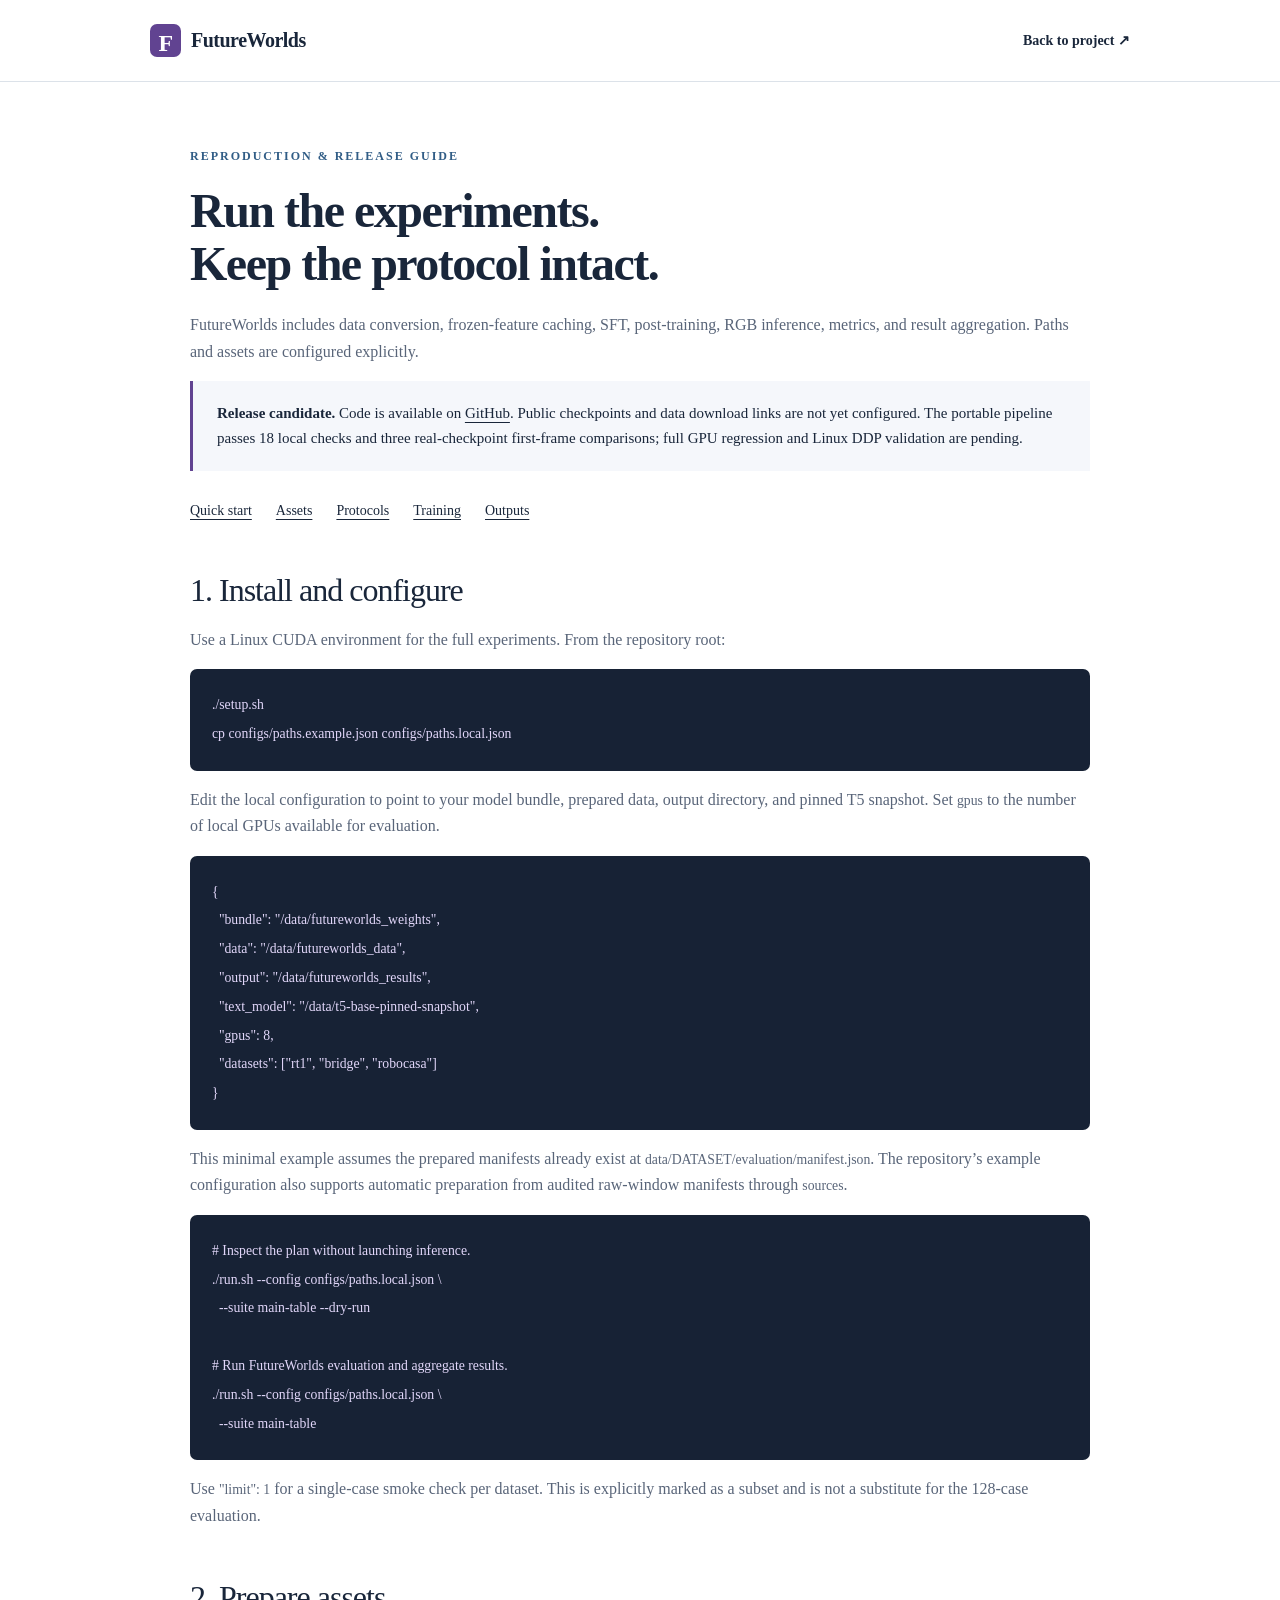
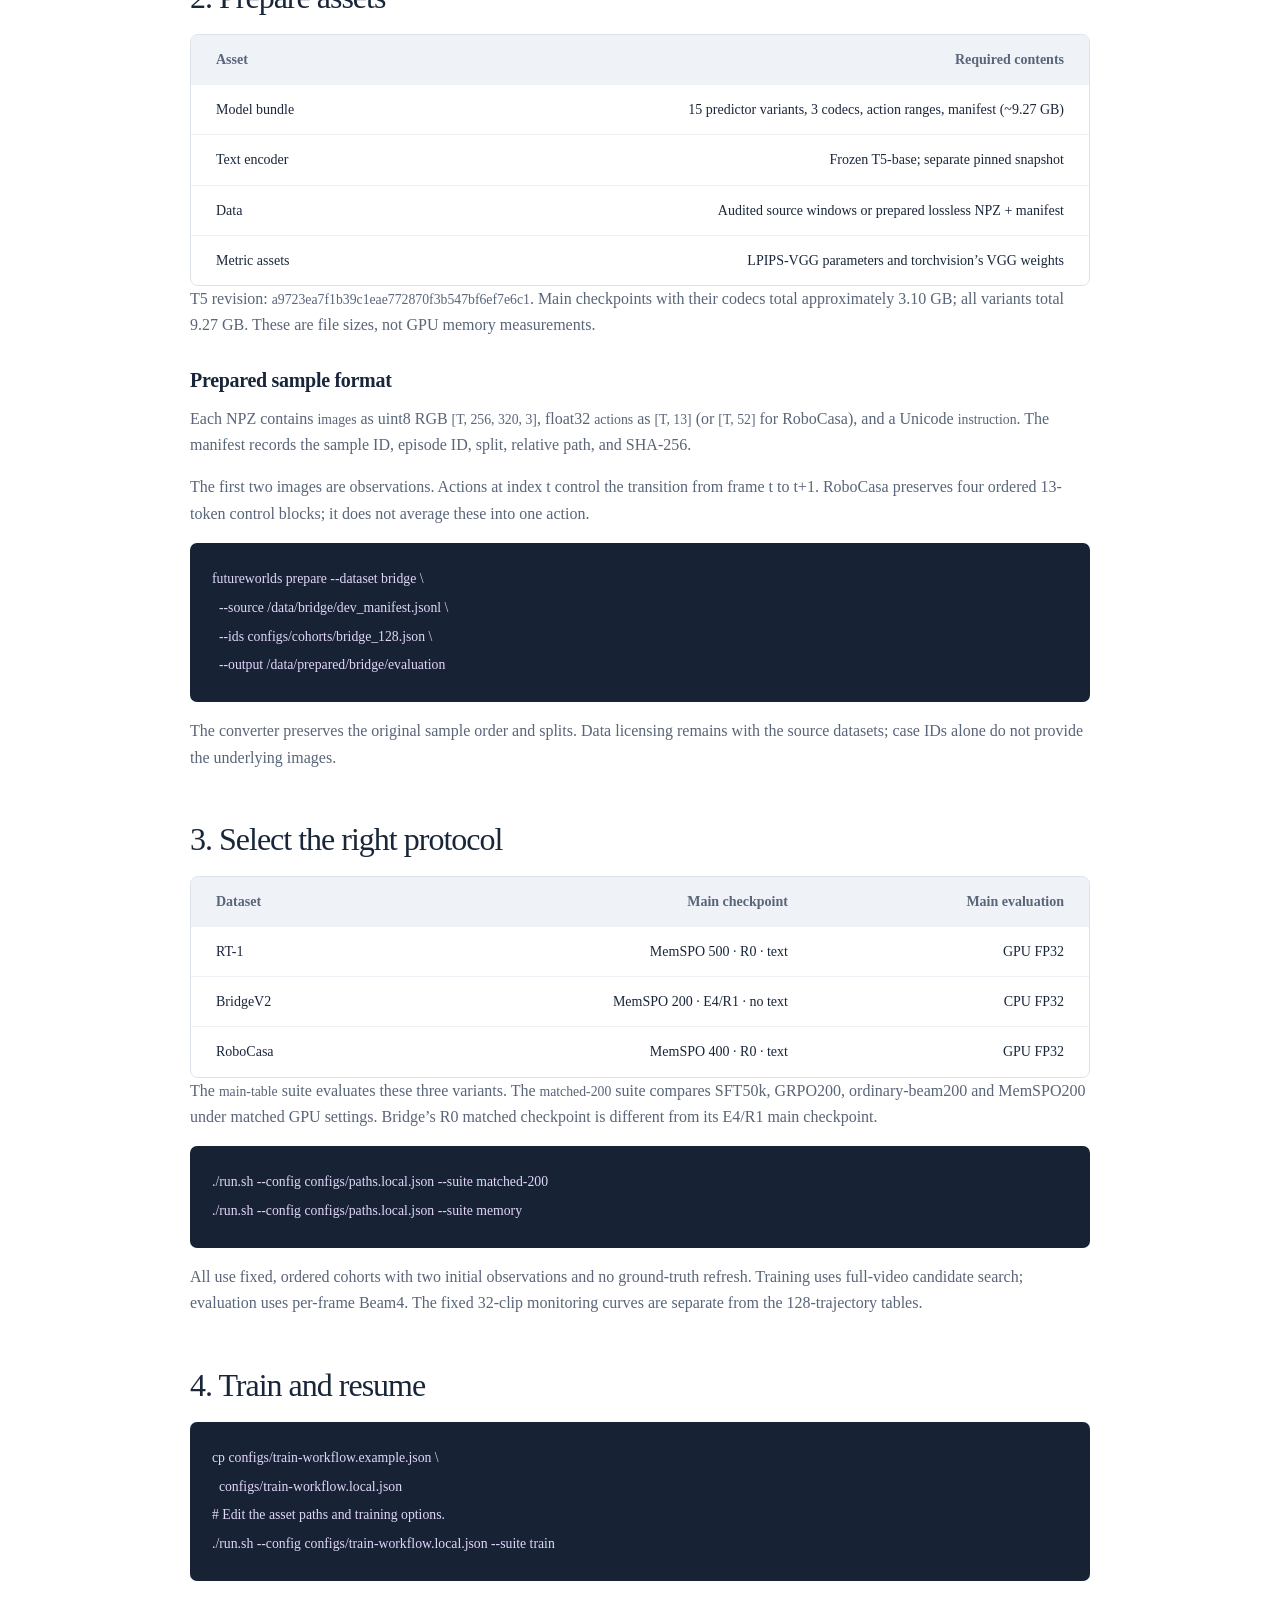
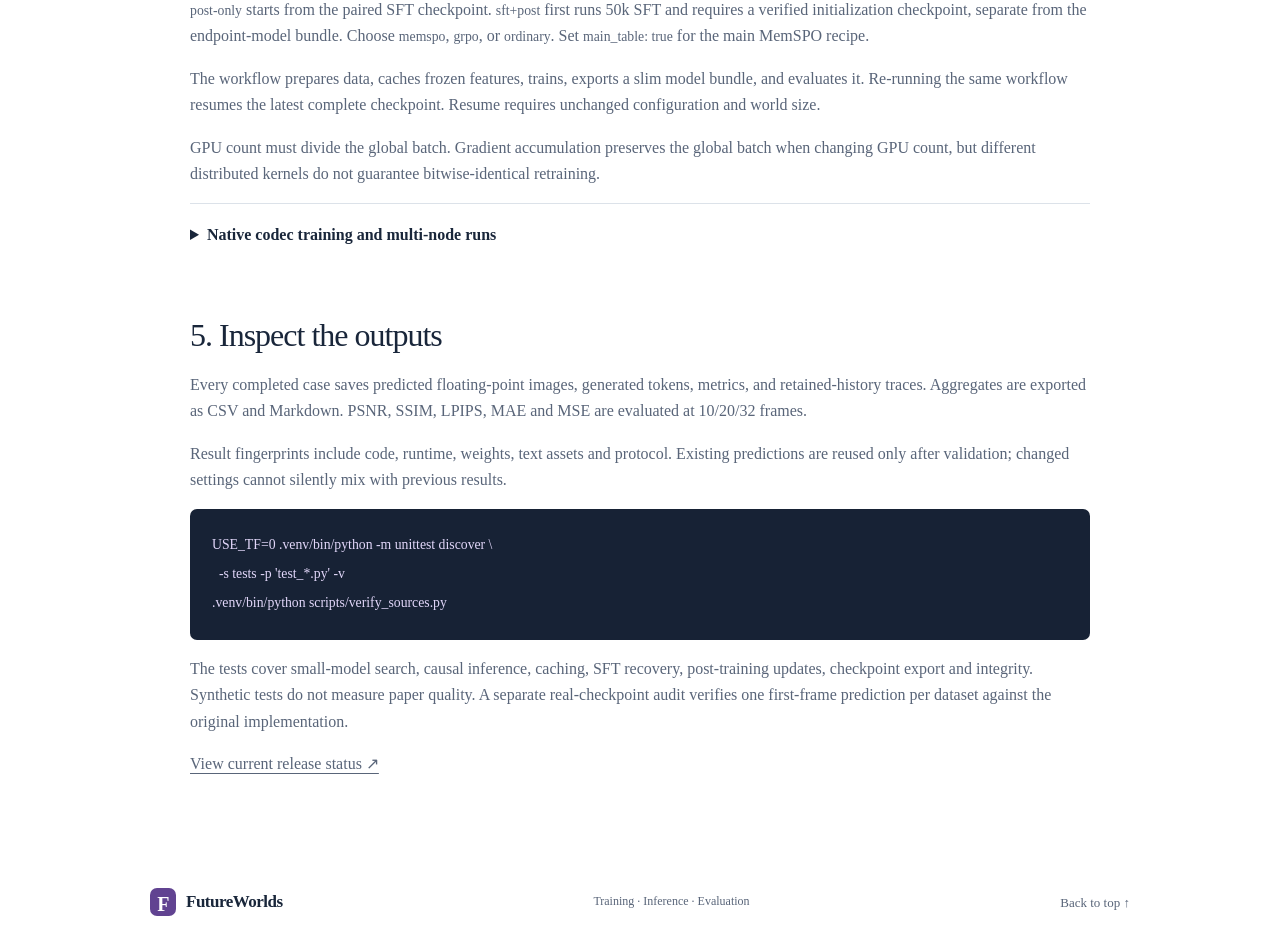
==== commit e36769c2: "Narrow desktop content for wider page margins" ====
--- a/site/guides.html
+++ b/site/guides.html
@@ -1,4 +1,4 @@
-<!doctype html><html lang="en"><head><meta charset="utf-8"><meta name="viewport" content="width=device-width,initial-scale=1"><title>Reproduction guide · FutureWorlds</title><meta name="description" content="Install FutureWorlds, prepare model and data assets, select the correct experimental protocol and reproduce training and evaluation."><link rel="stylesheet" href="style.css?v=spacing3"><link rel="icon" href="data:image/svg+xml,%3Csvg xmlns='http://www.w3.org/2000/svg' viewBox='0 0 32 32'%3E%3Crect width='32' height='32' rx='8' fill='%234f3e85'/%3E%3Cpath d='M9 24V8h15M9 15h11' stroke='white' stroke-width='3' fill='none'/%3E%3C/svg%3E"></head><body><a class="skip" href="#main">Skip to content</a><header><div class="nav wrap"><a class="wordmark" href="index.html"><span class="mark">F</span>FutureWorlds</a><a class="text-link" href="index.html">Back to project ↗</a></div></header>
+<!doctype html><html lang="en"><head><meta charset="utf-8"><meta name="viewport" content="width=device-width,initial-scale=1"><title>Reproduction guide · FutureWorlds</title><meta name="description" content="Install FutureWorlds, prepare model and data assets, select the correct experimental protocol and reproduce training and evaluation."><link rel="stylesheet" href="style.css?v=spacing4"><link rel="icon" href="data:image/svg+xml,%3Csvg xmlns='http://www.w3.org/2000/svg' viewBox='0 0 32 32'%3E%3Crect width='32' height='32' rx='8' fill='%234f3e85'/%3E%3Cpath d='M9 24V8h15M9 15h11' stroke='white' stroke-width='3' fill='none'/%3E%3C/svg%3E"></head><body><a class="skip" href="#main">Skip to content</a><header><div class="nav wrap"><a class="wordmark" href="index.html"><span class="mark">F</span>FutureWorlds</a><a class="text-link" href="index.html">Back to project ↗</a></div></header>
 <main class="wrap guide-main" id="main"><div class="eyebrow">REPRODUCTION & RELEASE GUIDE</div><h1>Run the experiments.<br>Keep the protocol intact.</h1><p>FutureWorlds includes data conversion, frozen-feature caching, SFT, post-training, RGB inference, metrics, and result aggregation. Paths and assets are configured explicitly.</p><div class="notice"><strong>Release candidate.</strong> Code is available on <a href="https://github.com/Alexander-wu/FutureWorlds">GitHub</a>. Public checkpoints and data download links are not yet configured. The portable pipeline passes 18 local checks and three real-checkpoint first-frame comparisons; full GPU regression and Linux DDP validation are pending.</div><nav class="guide-nav" aria-label="Guide sections"><a href="#reproduction">Quick start</a><a href="#data">Assets</a><a href="#protocols">Protocols</a><a href="#training">Training</a><a href="#outputs">Outputs</a></nav>
 <section id="reproduction"><h2>1. Install and configure</h2><p>Use a Linux CUDA environment for the full experiments. From the repository root:</p><pre><code>./setup.sh
 cp configs/paths.example.json configs/paths.local.json</code></pre><p>Edit the local configuration to point to your model bundle, prepared data, output directory, and pinned T5 snapshot. Set <code>gpus</code> to the number of local GPUs available for evaluation.</p><pre><code>{
--- a/site/style.css
+++ b/site/style.css
@@ -1,5 +1,6 @@
-:root{--ink:#19263a;--muted:#596579;--blue:#315d86;--purple:#614391;--line:#dce2e9;--paper:#fff;--soft:#f5f7fb;--serif:'Malayalam MN','PingFang SC',serif;--sans:'Malayalam MN','PingFang SC',serif}*{box-sizing:border-box}html{scroll-behavior:smooth;scroll-padding-top:90px}body{margin:0;background:var(--paper);color:var(--ink);font:16px/1.65 var(--sans);-webkit-font-smoothing:antialiased}a{color:inherit;text-underline-offset:4px}button{font:inherit;cursor:pointer}button,a{-webkit-tap-highlight-color:transparent}a:focus-visible,button:focus-visible,[tabindex]:focus-visible{outline:3px solid #8d70c4;outline-offset:5px}.wrap{max-width:1100px;width:calc(100% - 144px);margin-inline:auto}.skip{position:absolute;left:12px;top:-80px;padding:10px 18px;background:white;z-index:100}.skip:focus{top:8px}header{height:82px;border-bottom:1px solid var(--line);background:rgba(255,255,255,.96);position:sticky;top:0;z-index:10;backdrop-filter:blur(12px)}.nav{height:100%;display:flex;align-items:center;justify-content:space-between;gap:20px}.wordmark{font-weight:750;letter-spacing:-.5px;font-size:20px;display:inline-flex;align-items:center;gap:10px;text-decoration:none;white-space:nowrap}.mark{display:inline-grid;place-items:center;width:31px;height:33px;border-radius:7px;background:var(--purple);color:white;font-family:var(--serif);font-size:24px;font-weight:700}.nav nav{display:flex;gap:30px}.nav nav a{font-size:14px;color:var(--muted);text-decoration:none}.nav nav a:hover,.text-link:hover{color:var(--purple)}.nav-cta{text-decoration:none;font-size:14px;font-weight:650}.nav-cta span{margin-left:10px}.hero{text-align:center;padding-top:78px;padding-bottom:45px}.eyebrow{font-size:12px;font-weight:700;letter-spacing:2px;color:var(--blue);margin-bottom:18px}.eyebrow span{color:#a0acbd;padding:0 12px}h1{font-size:clamp(64px,7vw,98px);line-height:1.1;letter-spacing:-6px;margin:0 0 20px;font-weight:730}h1 span{color:var(--purple)}.hero-title{font-family:var(--serif);font-size:clamp(29px,3.6vw,45px);line-height:1.18;letter-spacing:-1px;margin:0 0 23px}.hero-description{color:var(--muted);font-size:18px;line-height:1.65;margin:0}.actions{display:flex;justify-content:center;gap:12px;margin:30px 0 14px}.button{padding:12px 21px;border:1px solid var(--line);border-radius:6px;font-size:14px;font-weight:650;text-decoration:none;display:inline-flex;align-items:center;gap:22px}.primary{background:var(--ink);border-color:var(--ink);color:#fff}.primary:hover{background:var(--purple);border-color:var(--purple)}.secondary:hover{background:var(--soft)}.availability{font-size:12px;color:var(--muted);margin:0}.metrics{display:grid;grid-template-columns:repeat(3,1fr);max-width:900px;margin:53px auto 0;padding:28px 0 0;border-top:1px solid var(--line)}.metrics>div+div{border-left:1px solid var(--line)}.metric-dataset{font-size:14px;font-weight:650}.metrics strong{display:block;font-family:var(--serif);font-size:49px;line-height:1.25;font-weight:500;color:var(--purple);letter-spacing:-1px}.metrics strong span{font-size:28px;margin-left:3px}.metrics div p{margin:1px 0 0;color:var(--muted);font-size:14px}.metric-note{grid-column:1/-1;color:var(--muted);font-size:12px;margin:23px 0 0}.section{padding-block:80px}.section-top{display:flex;justify-content:space-between;gap:70px;align-items:end;margin-bottom:35px}.section-top>div{flex:1.2}.section-top>p{flex:1;max-width:435px;margin:0 0 5px;color:var(--muted);font-size:16px}.section-top .eyebrow{margin-bottom:12px}h2{font-family:var(--serif);font-weight:500;letter-spacing:-1px;line-height:1.16;font-size:42px;margin:0}h2 em{font-style:normal;color:var(--purple)}h3{font-size:20px;line-height:1.35;letter-spacing:-.3px;margin:0 0 12px}p{margin-top:0}.visual-section{background:var(--soft);border-block:1px solid var(--line);padding:54px 0}.visual-section h2{font-size:36px}.figure-surface{margin:0;background:white;border:1px solid var(--line);border-radius:10px;overflow:hidden;box-shadow:0 10px 30px #19263a06}.figure-button{display:block;width:100%;padding:0;border:none;background:transparent;position:relative;color:var(--ink);cursor:zoom-in}.figure-button img{display:block;width:100%;height:auto}.figure-surface .figure-button{padding:20px}.zoom-label{position:absolute;right:20px;bottom:20px;background:rgba(255,255,255,.94);border:1px solid var(--line);border-radius:4px;padding:4px 9px;font-size:12px;color:var(--blue);opacity:0;transition:opacity .15s}.figure-button:hover .zoom-label,.figure-button:focus-visible .zoom-label{opacity:1}figcaption{font-size:14px;color:var(--muted);line-height:1.6}.figure-surface figcaption{padding:15px 24px;margin:0;border-top:1px solid var(--line)}.principles{display:grid;grid-template-columns:repeat(3,1fr);gap:35px;margin:35px 0 28px}.principles article{border-top:2px solid var(--line);padding:16px 0 0}.principles article>span{font-size:12px;color:var(--purple);font-weight:700;float:right;margin-top:4px}.principles p{font-size:15px;line-height:1.65;color:var(--muted);margin:0}.method-figure{margin:35px 0 0}.method-figure figcaption{max-width:940px;text-align:center;margin:18px auto 0}.results-section{background:var(--soft);border-block:1px solid var(--line)}.result-controls{display:flex;justify-content:space-between;gap:20px;align-items:center;margin-bottom:20px}.tabs{display:flex;gap:4px;padding:4px;background:#e8edf3;border-radius:7px}.tabs button{border:0;padding:8px 20px;background:none;border-radius:5px;font-size:14px;font-weight:600;color:var(--muted)}.tabs button[aria-selected=true]{background:white;box-shadow:0 1px 4px #19263a12;color:var(--purple)}.text-link{font-size:14px;text-decoration:none;font-weight:600}.table-scroll{overflow:auto;background:white;border:1px solid var(--line);border-radius:8px}table{width:100%;border-collapse:collapse;font-size:15px;font-variant-numeric:tabular-nums}th,td{padding:13px 25px;text-align:right;border-bottom:1px solid #edf0f4}th{background:#eff2f7;font-size:14px;font-weight:600;color:var(--muted)}th:first-child,td:first-child{text-align:left}th span{color:var(--purple)}tr:last-child td{border:0}.ours td{background:#eee9f6;color:#4e347a;font-weight:750}.ours td:first-child::after{content:'OURS';font-size:10px;letter-spacing:1px;background:#61439114;padding:3px 6px;border-radius:4px;margin-left:10px;vertical-align:middle}.table-note{font-size:12px;color:var(--muted);margin:13px 0 0;line-height:1.65}.table-note a{white-space:nowrap}.efficiency{display:grid;grid-template-columns:.8fr 1.2fr;gap:65px;align-items:center;border-top:1px solid var(--line);padding-top:50px;margin-top:50px}.efficiency h3{font-family:var(--serif);font-size:34px;font-weight:400;line-height:1.18;margin-bottom:20px}.efficiency p{color:var(--muted);font-size:15px}.efficiency p.quiet{font-size:13px;margin-bottom:0}.efficiency figure{margin:0}.reproduction{display:grid;grid-template-columns:.83fr 1.17fr;gap:55px;align-items:start}.setup h3{margin-bottom:18px}.setup ol{list-style:none;counter-reset:setup;padding:0;margin:0}.setup li{position:relative;padding-left:36px;margin-bottom:18px;counter-increment:setup}.setup li:before{content:counter(setup);position:absolute;top:2px;left:0;width:22px;height:22px;text-align:center;font-size:12px;line-height:22px;background:#eef1f7;color:var(--blue);border-radius:50%;font-weight:600}.setup strong{font-size:15px;font-weight:650}.setup p{font-size:14px;line-height:1.7;color:var(--muted);margin:4px 0 0}code{font-family:var(--sans);font-size:.86em;overflow-wrap:anywhere}.terminal{background:#172235;color:#eff3ff;border-radius:10px;overflow:hidden;box-shadow:0 12px 36px #17223512}.terminal-top{padding:15px 20px;display:flex;justify-content:space-between;align-items:center;border-bottom:1px solid #ffffff1f;font-size:12px;color:#c6d1e3}.terminal-top button{background:#ffffff0f;border:1px solid #ffffff24;color:#e9eef7;font-size:12px;padding:5px 10px;border-radius:4px}.terminal-top button:hover{background:#ffffff24}.command-tabs{display:flex;padding:12px 17px 0;gap:5px}.command-tabs button{border:0;border-bottom:2px solid transparent;background:none;color:#a9b8ce;font-size:14px;padding:7px 9px}.command-tabs button[aria-selected=true]{border-bottom-color:#c3a4ee;color:white}.terminal pre{padding:23px 23px 6px;margin:0;white-space:pre-wrap;line-height:1.8;font-size:16px;min-height:108px;color:#d6c3ff}.terminal p{padding:8px 23px 25px;margin:0;color:#b7c5d9;font-size:14px;line-height:1.7;min-height:110px}.terminal-bottom{border-top:1px solid #ffffff1f;padding:16px 23px;color:#f0f3f9;font-size:12px}.terminal-bottom span{display:block;color:#9eafc7;font-size:12px}.guide-links{display:grid;grid-template-columns:repeat(3,1fr);gap:24px;margin-top:30px}.guide-links a{border-top:1px solid var(--line);padding:18px 0;text-decoration:none;display:flex;align-items:center;gap:12px;font-size:14px}.guide-links a>span:first-child{font-size:12px;color:var(--muted)}.guide-links a>span:last-child{margin-left:auto;color:var(--purple)}.guide-links a:hover strong{color:var(--purple)}.release-section{background:#f7f7fb;border-top:1px solid var(--line)}.release-grid{display:grid;grid-template-columns:repeat(3,1fr);gap:35px}.release-grid article{border-top:1px solid #cbd2df;padding-top:24px}.release-grid h3{font-size:18px}.status{font-size:12px;border-radius:20px;background:#e7e9ef;display:inline-block;color:#50586b;padding:4px 10px;margin-bottom:17px}.status.ready{background:#e6e8f5;color:#4b4784}.release-grid p{font-size:15px;color:var(--muted);margin:0}.release-note{margin:30px 0 0;font-size:13px;color:var(--muted);max-width:850px}footer{display:flex;justify-content:space-between;gap:30px;align-items:center;padding-block:30px;font-size:12px;color:var(--muted)}footer p{margin:0}footer>a:last-child{font-size:13px;white-space:nowrap;text-decoration:none}footer .wordmark{color:var(--ink);font-size:17px}footer .mark{width:26px;height:28px;font-size:20px}dialog{max-width:96vw;max-height:94vh;width:1600px;padding:0;border:1px solid var(--line);border-radius:10px;background:white;box-shadow:0 30px 100px #0005}dialog::backdrop{background:#0b1425bb;backdrop-filter:blur(3px)}.dialog-top{display:flex;justify-content:space-between;gap:20px;padding:15px 22px;border-bottom:1px solid var(--line);font-size:14px;align-items:center}.dialog-top button{padding:5px 12px;background:var(--soft);border:1px solid var(--line);border-radius:4px;font-size:14px;white-space:nowrap}.dialog-image{overflow:auto;max-height:80vh}.dialog-image img{display:block;width:100%;height:auto}.sr-only{position:absolute;width:1px;height:1px;padding:0;margin:-1px;overflow:hidden;clip:rect(0,0,0,0);white-space:nowrap;border:0}.guide-main{max-width:900px;padding-block:65px}.guide-main h1{font-family:var(--serif);font-size:48px;letter-spacing:-1.5px;margin:12px 0 22px}.guide-main h2{font-size:32px;margin:50px 0 18px}.guide-main h3{font-size:20px;margin:28px 0 12px}.guide-main p,.guide-main li{color:var(--muted)}.guide-main pre{background:#172235;color:#e2d7fa;padding:22px;border-radius:7px;overflow:auto;line-height:1.8}.guide-main .notice{padding:20px 24px;border-left:3px solid var(--purple);background:var(--soft);font-size:15px}.guide-main table{font-size:14px}.guide-main details{border-block-start:1px solid var(--line);padding:18px 0}.guide-main summary{cursor:pointer;font-weight:650}.guide-main details p{padding-top:14px}.guide-nav{display:flex;gap:24px;flex-wrap:wrap;font-size:14px;margin:28px 0}
-@media(min-width:1700px){.wrap{max-width:1180px}.hero{padding-top:95px}.hero-title{font-size:48px}}
+:root{--ink:#19263a;--muted:#596579;--blue:#315d86;--purple:#614391;--line:#dce2e9;--paper:#fff;--soft:#f5f7fb;--serif:'Malayalam MN','PingFang SC',serif;--sans:'Malayalam MN','PingFang SC',serif}*{box-sizing:border-box}html{scroll-behavior:smooth;scroll-padding-top:90px}body{margin:0;background:var(--paper);color:var(--ink);font:16px/1.65 var(--sans);-webkit-font-smoothing:antialiased}a{color:inherit;text-underline-offset:4px}button{font:inherit;cursor:pointer}button,a{-webkit-tap-highlight-color:transparent}a:focus-visible,button:focus-visible,[tabindex]:focus-visible{outline:3px solid #8d70c4;outline-offset:5px}.wrap{max-width:980px;width:calc(100% - 192px);margin-inline:auto}.skip{position:absolute;left:12px;top:-80px;padding:10px 18px;background:white;z-index:100}.skip:focus{top:8px}header{height:82px;border-bottom:1px solid var(--line);background:rgba(255,255,255,.96);position:sticky;top:0;z-index:10;backdrop-filter:blur(12px)}.nav{height:100%;display:flex;align-items:center;justify-content:space-between;gap:20px}.wordmark{font-weight:750;letter-spacing:-.5px;font-size:20px;display:inline-flex;align-items:center;gap:10px;text-decoration:none;white-space:nowrap}.mark{display:inline-grid;place-items:center;width:31px;height:33px;border-radius:7px;background:var(--purple);color:white;font-family:var(--serif);font-size:24px;font-weight:700}.nav nav{display:flex;gap:30px}.nav nav a{font-size:14px;color:var(--muted);text-decoration:none}.nav nav a:hover,.text-link:hover{color:var(--purple)}.nav-cta{text-decoration:none;font-size:14px;font-weight:650}.nav-cta span{margin-left:10px}.hero{text-align:center;padding-top:78px;padding-bottom:45px}.eyebrow{font-size:12px;font-weight:700;letter-spacing:2px;color:var(--blue);margin-bottom:18px}.eyebrow span{color:#a0acbd;padding:0 12px}h1{font-size:clamp(64px,7vw,98px);line-height:1.1;letter-spacing:-6px;margin:0 0 20px;font-weight:730}h1 span{color:var(--purple)}.hero-title{font-family:var(--serif);font-size:clamp(29px,3.6vw,45px);line-height:1.18;letter-spacing:-1px;margin:0 0 23px}.hero-description{color:var(--muted);font-size:18px;line-height:1.65;margin:0}.actions{display:flex;justify-content:center;gap:12px;margin:30px 0 14px}.button{padding:12px 21px;border:1px solid var(--line);border-radius:6px;font-size:14px;font-weight:650;text-decoration:none;display:inline-flex;align-items:center;gap:22px}.primary{background:var(--ink);border-color:var(--ink);color:#fff}.primary:hover{background:var(--purple);border-color:var(--purple)}.secondary:hover{background:var(--soft)}.availability{font-size:12px;color:var(--muted);margin:0}.metrics{display:grid;grid-template-columns:repeat(3,1fr);max-width:900px;margin:53px auto 0;padding:28px 0 0;border-top:1px solid var(--line)}.metrics>div+div{border-left:1px solid var(--line)}.metric-dataset{font-size:14px;font-weight:650}.metrics strong{display:block;font-family:var(--serif);font-size:49px;line-height:1.25;font-weight:500;color:var(--purple);letter-spacing:-1px}.metrics strong span{font-size:28px;margin-left:3px}.metrics div p{margin:1px 0 0;color:var(--muted);font-size:14px}.metric-note{grid-column:1/-1;color:var(--muted);font-size:12px;margin:23px 0 0}.section{padding-block:80px}.section-top{display:flex;justify-content:space-between;gap:70px;align-items:end;margin-bottom:35px}.section-top>div{flex:1.2}.section-top>p{flex:1;max-width:435px;margin:0 0 5px;color:var(--muted);font-size:16px}.section-top .eyebrow{margin-bottom:12px}h2{font-family:var(--serif);font-weight:500;letter-spacing:-1px;line-height:1.16;font-size:42px;margin:0}h2 em{font-style:normal;color:var(--purple)}h3{font-size:20px;line-height:1.35;letter-spacing:-.3px;margin:0 0 12px}p{margin-top:0}.visual-section{background:var(--soft);border-block:1px solid var(--line);padding:54px 0}.visual-section h2{font-size:36px}.figure-surface{margin:0;background:white;border:1px solid var(--line);border-radius:10px;overflow:hidden;box-shadow:0 10px 30px #19263a06}.figure-button{display:block;width:100%;padding:0;border:none;background:transparent;position:relative;color:var(--ink);cursor:zoom-in}.figure-button img{display:block;width:100%;height:auto}.figure-surface .figure-button{padding:20px}.zoom-label{position:absolute;right:20px;bottom:20px;background:rgba(255,255,255,.94);border:1px solid var(--line);border-radius:4px;padding:4px 9px;font-size:12px;color:var(--blue);opacity:0;transition:opacity .15s}.figure-button:hover .zoom-label,.figure-button:focus-visible .zoom-label{opacity:1}figcaption{font-size:14px;color:var(--muted);line-height:1.6}.figure-surface figcaption{padding:15px 24px;margin:0;border-top:1px solid var(--line)}.principles{display:grid;grid-template-columns:repeat(3,1fr);gap:35px;margin:35px 0 28px}.principles article{border-top:2px solid var(--line);padding:16px 0 0}.principles article>span{font-size:12px;color:var(--purple);font-weight:700;float:right;margin-top:4px}.principles p{font-size:15px;line-height:1.65;color:var(--muted);margin:0}.method-figure{margin:35px 0 0}.method-figure figcaption{max-width:940px;text-align:center;margin:18px auto 0}.results-section{background:var(--soft);border-block:1px solid var(--line)}.result-controls{display:flex;justify-content:space-between;gap:20px;align-items:center;margin-bottom:20px}.tabs{display:flex;gap:4px;padding:4px;background:#e8edf3;border-radius:7px}.tabs button{border:0;padding:8px 20px;background:none;border-radius:5px;font-size:14px;font-weight:600;color:var(--muted)}.tabs button[aria-selected=true]{background:white;box-shadow:0 1px 4px #19263a12;color:var(--purple)}.text-link{font-size:14px;text-decoration:none;font-weight:600}.table-scroll{overflow:auto;background:white;border:1px solid var(--line);border-radius:8px}table{width:100%;border-collapse:collapse;font-size:15px;font-variant-numeric:tabular-nums}th,td{padding:13px 25px;text-align:right;border-bottom:1px solid #edf0f4}th{background:#eff2f7;font-size:14px;font-weight:600;color:var(--muted)}th:first-child,td:first-child{text-align:left}th span{color:var(--purple)}tr:last-child td{border:0}.ours td{background:#eee9f6;color:#4e347a;font-weight:750}.ours td:first-child::after{content:'OURS';font-size:10px;letter-spacing:1px;background:#61439114;padding:3px 6px;border-radius:4px;margin-left:10px;vertical-align:middle}.table-note{font-size:12px;color:var(--muted);margin:13px 0 0;line-height:1.65}.table-note a{white-space:nowrap}.efficiency{display:grid;grid-template-columns:.8fr 1.2fr;gap:65px;align-items:center;border-top:1px solid var(--line);padding-top:50px;margin-top:50px}.efficiency h3{font-family:var(--serif);font-size:34px;font-weight:400;line-height:1.18;margin-bottom:20px}.efficiency p{color:var(--muted);font-size:15px}.efficiency p.quiet{font-size:13px;margin-bottom:0}.efficiency figure{margin:0}.reproduction{display:grid;grid-template-columns:.83fr 1.17fr;gap:55px;align-items:start}.setup h3{margin-bottom:18px}.setup ol{list-style:none;counter-reset:setup;padding:0;margin:0}.setup li{position:relative;padding-left:36px;margin-bottom:18px;counter-increment:setup}.setup li:before{content:counter(setup);position:absolute;top:2px;left:0;width:22px;height:22px;text-align:center;font-size:12px;line-height:22px;background:#eef1f7;color:var(--blue);border-radius:50%;font-weight:600}.setup strong{font-size:15px;font-weight:650}.setup p{font-size:14px;line-height:1.7;color:var(--muted);margin:4px 0 0}code{font-family:var(--sans);font-size:.86em;overflow-wrap:anywhere}.terminal{background:#172235;color:#eff3ff;border-radius:10px;overflow:hidden;box-shadow:0 12px 36px #17223512}.terminal-top{padding:15px 20px;display:flex;justify-content:space-between;align-items:center;border-bottom:1px solid #ffffff1f;font-size:12px;color:#c6d1e3}.terminal-top button{background:#ffffff0f;border:1px solid #ffffff24;color:#e9eef7;font-size:12px;padding:5px 10px;border-radius:4px}.terminal-top button:hover{background:#ffffff24}.command-tabs{display:flex;padding:12px 17px 0;gap:5px}.command-tabs button{border:0;border-bottom:2px solid transparent;background:none;color:#a9b8ce;font-size:14px;padding:7px 9px}.command-tabs button[aria-selected=true]{border-bottom-color:#c3a4ee;color:white}.terminal pre{padding:23px 23px 6px;margin:0;white-space:pre-wrap;line-height:1.8;font-size:16px;min-height:108px;color:#d6c3ff}.terminal p{padding:8px 23px 25px;margin:0;color:#b7c5d9;font-size:14px;line-height:1.7;min-height:110px}.terminal-bottom{border-top:1px solid #ffffff1f;padding:16px 23px;color:#f0f3f9;font-size:12px}.terminal-bottom span{display:block;color:#9eafc7;font-size:12px}.guide-links{display:grid;grid-template-columns:repeat(3,1fr);gap:24px;margin-top:30px}.guide-links a{border-top:1px solid var(--line);padding:18px 0;text-decoration:none;display:flex;align-items:center;gap:12px;font-size:14px}.guide-links a>span:first-child{font-size:12px;color:var(--muted)}.guide-links a>span:last-child{margin-left:auto;color:var(--purple)}.guide-links a:hover strong{color:var(--purple)}.release-section{background:#f7f7fb;border-top:1px solid var(--line)}.release-grid{display:grid;grid-template-columns:repeat(3,1fr);gap:35px}.release-grid article{border-top:1px solid #cbd2df;padding-top:24px}.release-grid h3{font-size:18px}.status{font-size:12px;border-radius:20px;background:#e7e9ef;display:inline-block;color:#50586b;padding:4px 10px;margin-bottom:17px}.status.ready{background:#e6e8f5;color:#4b4784}.release-grid p{font-size:15px;color:var(--muted);margin:0}.release-note{margin:30px 0 0;font-size:13px;color:var(--muted);max-width:850px}footer{display:flex;justify-content:space-between;gap:30px;align-items:center;padding-block:30px;font-size:12px;color:var(--muted)}footer p{margin:0}footer>a:last-child{font-size:13px;white-space:nowrap;text-decoration:none}footer .wordmark{color:var(--ink);font-size:17px}footer .mark{width:26px;height:28px;font-size:20px}dialog{max-width:96vw;max-height:94vh;width:1600px;padding:0;border:1px solid var(--line);border-radius:10px;background:white;box-shadow:0 30px 100px #0005}dialog::backdrop{background:#0b1425bb;backdrop-filter:blur(3px)}.dialog-top{display:flex;justify-content:space-between;gap:20px;padding:15px 22px;border-bottom:1px solid var(--line);font-size:14px;align-items:center}.dialog-top button{padding:5px 12px;background:var(--soft);border:1px solid var(--line);border-radius:4px;font-size:14px;white-space:nowrap}.dialog-image{overflow:auto;max-height:80vh}.dialog-image img{display:block;width:100%;height:auto}.sr-only{position:absolute;width:1px;height:1px;padding:0;margin:-1px;overflow:hidden;clip:rect(0,0,0,0);white-space:nowrap;border:0}.guide-main{max-width:900px;padding-block:65px}.guide-main h1{font-family:var(--serif);font-size:48px;letter-spacing:-1.5px;margin:12px 0 22px}.guide-main h2{font-size:32px;margin:50px 0 18px}.guide-main h3{font-size:20px;margin:28px 0 12px}.guide-main p,.guide-main li{color:var(--muted)}.guide-main pre{background:#172235;color:#e2d7fa;padding:22px;border-radius:7px;overflow:auto;line-height:1.8}.guide-main .notice{padding:20px 24px;border-left:3px solid var(--purple);background:var(--soft);font-size:15px}.guide-main table{font-size:14px}.guide-main details{border-block-start:1px solid var(--line);padding:18px 0}.guide-main summary{cursor:pointer;font-weight:650}.guide-main details p{padding-top:14px}.guide-nav{display:flex;gap:24px;flex-wrap:wrap;font-size:14px;margin:28px 0}
+@media(min-width:1700px){.wrap{max-width:1040px}.hero{padding-top:95px}.hero-title{font-size:48px}}
+@media(min-width:851px) and (max-width:1100px){.wrap{width:calc(100% - 96px)}}
 @media(max-width:850px){.wrap{width:calc(100% - 44px)}.nav nav{gap:18px}.nav-cta{display:none}.hero{padding-top:55px}h1{letter-spacing:-3px}.section-top{gap:25px}.section-top>p{font-size:15px}h2{font-size:35px}.principles{gap:22px}.reproduction{gap:28px;grid-template-columns:1fr 1.1fr}.efficiency{gap:32px}.section{padding-block:60px}.release-grid{gap:24px}footer p{display:none}.guide-links{gap:15px}.guide-links a{font-size:13px}th,td{padding:12px 20px}}
 @media(max-width:620px){header{height:68px}.wrap{width:calc(100% - 32px)}.wordmark{font-size:17px}.mark{width:26px;height:28px;font-size:21px}.nav nav{gap:16px}.nav nav a{font-size:13px}.nav nav a:first-child,.nav nav a:last-child{display:none}.hero{padding-top:44px;padding-bottom:32px}.eyebrow{font-size:11px;letter-spacing:1.5px}h1{font-size:56px;letter-spacing:-3px;margin-bottom:18px}.hero-title{font-size:28px;letter-spacing:-.7px}.hero-description{font-size:15px}.hero-description br{display:none}.actions{gap:8px;margin-top:25px;flex-wrap:wrap}.button{padding:10px 14px;font-size:13px;gap:10px}.availability{font-size:11px}.metrics{margin-top:32px;padding-top:22px}.metrics strong{font-size:36px}.metrics strong span{font-size:20px}.metrics div p,.metric-dataset{font-size:12px}.metric-note{font-size:11px;line-height:1.6;max-width:320px;justify-self:center}.section-top{display:block;margin-bottom:25px}.section-top>p{margin-top:18px;max-width:none}.section,.visual-section{padding-block:45px}h2,.visual-section h2{font-size:32px}.figure-surface .figure-button{padding:8px}.figure-surface figcaption{font-size:12px;padding:13px 15px}.zoom-label{display:none}.principles{display:block;margin:25px 0}.principles article{margin-top:22px;padding-top:14px}.principles h3{font-size:18px}.principles p{font-size:14px}.method-figure figcaption{font-size:12px}.result-controls{flex-wrap:wrap;gap:12px}.tabs{width:100%;justify-content:space-between}.tabs button{flex:1;padding:8px 10px}.text-link{font-size:13px}.table-scroll{border-radius:6px}table{font-size:13px;min-width:365px}th,td{padding:11px 10px}th{font-size:12px}td:first-child{max-width:180px;overflow-wrap:anywhere}.ours td:first-child::after{display:none}.table-note{font-size:11px}.efficiency{grid-template-columns:1fr;gap:25px;padding-top:32px;margin-top:35px}.efficiency h3{font-size:31px}.reproduction{grid-template-columns:1fr;gap:20px}.terminal pre{font-size:14px}.terminal p{min-height:90px}.guide-links{grid-template-columns:1fr;gap:0}.guide-links a{font-size:14px;padding:16px 0}.release-grid{grid-template-columns:1fr;gap:24px}.release-grid article{padding-top:20px}.release-grid h3{margin-bottom:8px}.status{margin-bottom:12px}.release-note{font-size:12px}.dialog-top{font-size:12px;padding:10px 12px}.dialog-top button{font-size:12px}.guide-main h1{font-size:38px}.guide-main h2{font-size:29px}.guide-main p,.guide-main li{font-size:15px}footer{padding-block:23px}}
 @media(prefers-reduced-motion:reduce){html{scroll-behavior:auto}*{transition:none!important}}
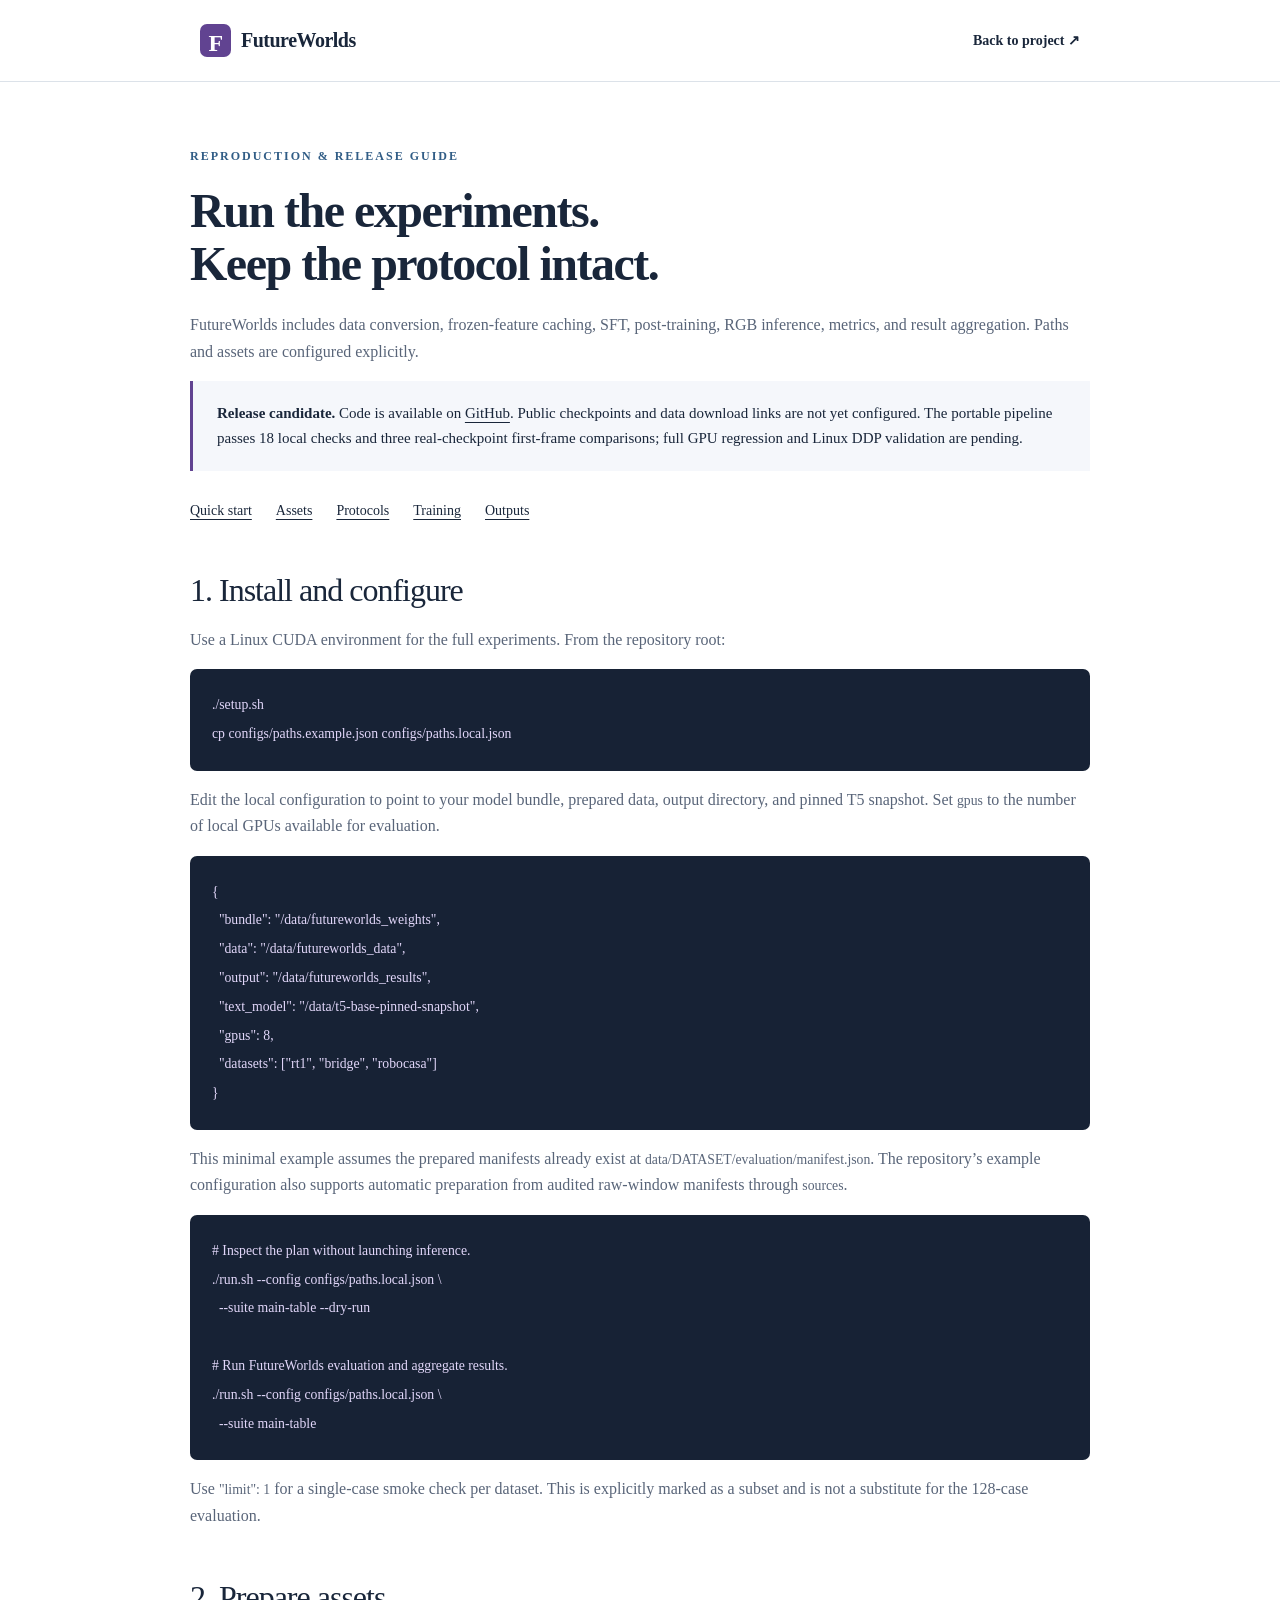
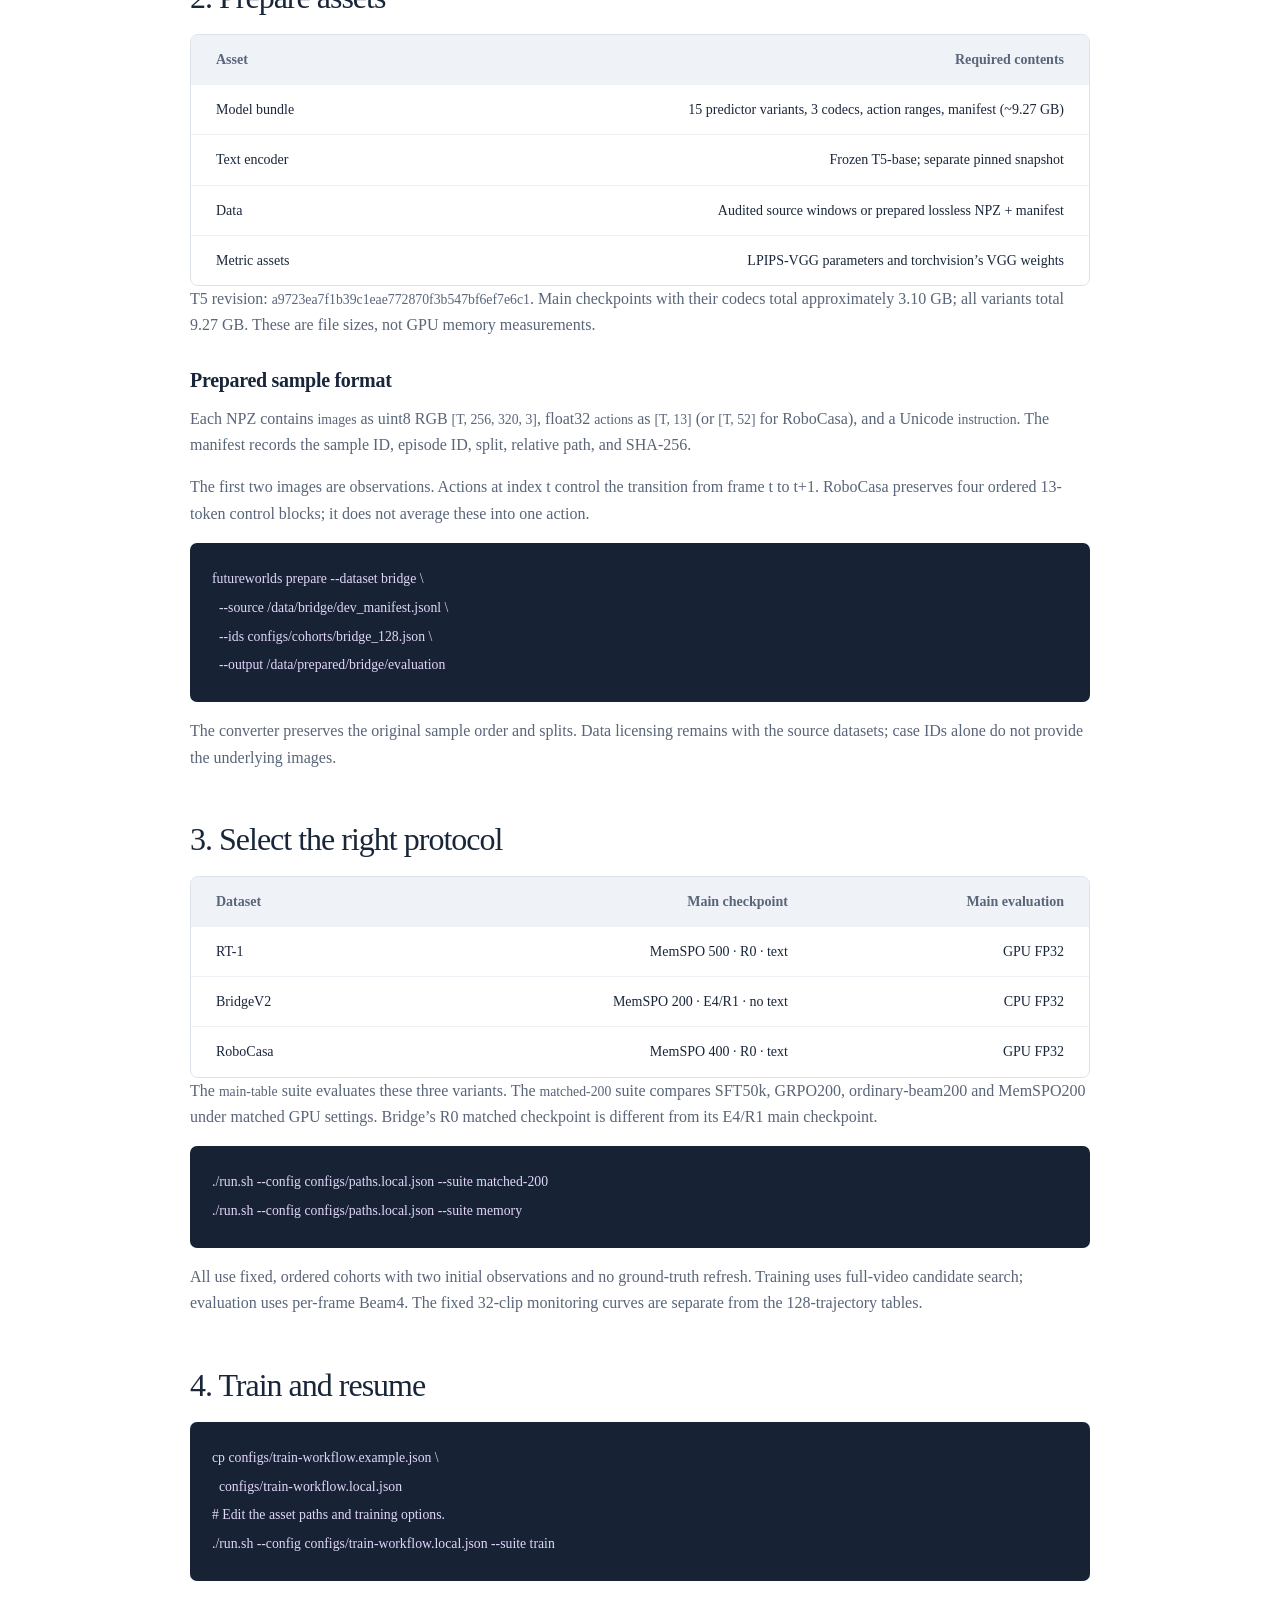
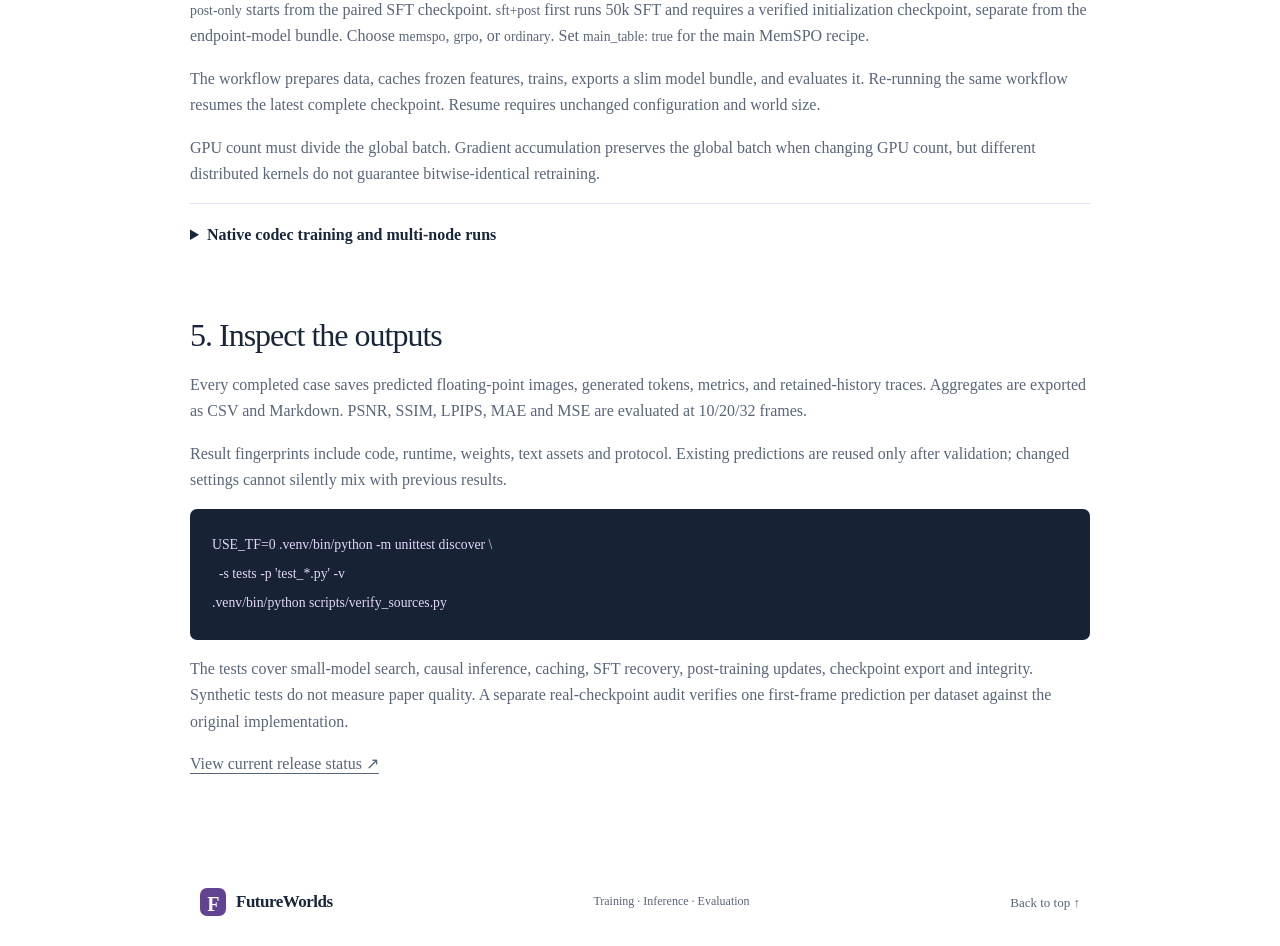
==== commit c46ae033: "Further narrow desktop project page content" ====
--- a/site/guides.html
+++ b/site/guides.html
@@ -1,4 +1,4 @@
-<!doctype html><html lang="en"><head><meta charset="utf-8"><meta name="viewport" content="width=device-width,initial-scale=1"><title>Reproduction guide · FutureWorlds</title><meta name="description" content="Install FutureWorlds, prepare model and data assets, select the correct experimental protocol and reproduce training and evaluation."><link rel="stylesheet" href="style.css?v=spacing4"><link rel="icon" href="data:image/svg+xml,%3Csvg xmlns='http://www.w3.org/2000/svg' viewBox='0 0 32 32'%3E%3Crect width='32' height='32' rx='8' fill='%234f3e85'/%3E%3Cpath d='M9 24V8h15M9 15h11' stroke='white' stroke-width='3' fill='none'/%3E%3C/svg%3E"></head><body><a class="skip" href="#main">Skip to content</a><header><div class="nav wrap"><a class="wordmark" href="index.html"><span class="mark">F</span>FutureWorlds</a><a class="text-link" href="index.html">Back to project ↗</a></div></header>
+<!doctype html><html lang="en"><head><meta charset="utf-8"><meta name="viewport" content="width=device-width,initial-scale=1"><title>Reproduction guide · FutureWorlds</title><meta name="description" content="Install FutureWorlds, prepare model and data assets, select the correct experimental protocol and reproduce training and evaluation."><link rel="stylesheet" href="style.css?v=spacing5"><link rel="icon" href="data:image/svg+xml,%3Csvg xmlns='http://www.w3.org/2000/svg' viewBox='0 0 32 32'%3E%3Crect width='32' height='32' rx='8' fill='%234f3e85'/%3E%3Cpath d='M9 24V8h15M9 15h11' stroke='white' stroke-width='3' fill='none'/%3E%3C/svg%3E"></head><body><a class="skip" href="#main">Skip to content</a><header><div class="nav wrap"><a class="wordmark" href="index.html"><span class="mark">F</span>FutureWorlds</a><a class="text-link" href="index.html">Back to project ↗</a></div></header>
 <main class="wrap guide-main" id="main"><div class="eyebrow">REPRODUCTION & RELEASE GUIDE</div><h1>Run the experiments.<br>Keep the protocol intact.</h1><p>FutureWorlds includes data conversion, frozen-feature caching, SFT, post-training, RGB inference, metrics, and result aggregation. Paths and assets are configured explicitly.</p><div class="notice"><strong>Release candidate.</strong> Code is available on <a href="https://github.com/Alexander-wu/FutureWorlds">GitHub</a>. Public checkpoints and data download links are not yet configured. The portable pipeline passes 18 local checks and three real-checkpoint first-frame comparisons; full GPU regression and Linux DDP validation are pending.</div><nav class="guide-nav" aria-label="Guide sections"><a href="#reproduction">Quick start</a><a href="#data">Assets</a><a href="#protocols">Protocols</a><a href="#training">Training</a><a href="#outputs">Outputs</a></nav>
 <section id="reproduction"><h2>1. Install and configure</h2><p>Use a Linux CUDA environment for the full experiments. From the repository root:</p><pre><code>./setup.sh
 cp configs/paths.example.json configs/paths.local.json</code></pre><p>Edit the local configuration to point to your model bundle, prepared data, output directory, and pinned T5 snapshot. Set <code>gpus</code> to the number of local GPUs available for evaluation.</p><pre><code>{
--- a/site/style.css
+++ b/site/style.css
@@ -1,5 +1,5 @@
-:root{--ink:#19263a;--muted:#596579;--blue:#315d86;--purple:#614391;--line:#dce2e9;--paper:#fff;--soft:#f5f7fb;--serif:'Malayalam MN','PingFang SC',serif;--sans:'Malayalam MN','PingFang SC',serif}*{box-sizing:border-box}html{scroll-behavior:smooth;scroll-padding-top:90px}body{margin:0;background:var(--paper);color:var(--ink);font:16px/1.65 var(--sans);-webkit-font-smoothing:antialiased}a{color:inherit;text-underline-offset:4px}button{font:inherit;cursor:pointer}button,a{-webkit-tap-highlight-color:transparent}a:focus-visible,button:focus-visible,[tabindex]:focus-visible{outline:3px solid #8d70c4;outline-offset:5px}.wrap{max-width:980px;width:calc(100% - 192px);margin-inline:auto}.skip{position:absolute;left:12px;top:-80px;padding:10px 18px;background:white;z-index:100}.skip:focus{top:8px}header{height:82px;border-bottom:1px solid var(--line);background:rgba(255,255,255,.96);position:sticky;top:0;z-index:10;backdrop-filter:blur(12px)}.nav{height:100%;display:flex;align-items:center;justify-content:space-between;gap:20px}.wordmark{font-weight:750;letter-spacing:-.5px;font-size:20px;display:inline-flex;align-items:center;gap:10px;text-decoration:none;white-space:nowrap}.mark{display:inline-grid;place-items:center;width:31px;height:33px;border-radius:7px;background:var(--purple);color:white;font-family:var(--serif);font-size:24px;font-weight:700}.nav nav{display:flex;gap:30px}.nav nav a{font-size:14px;color:var(--muted);text-decoration:none}.nav nav a:hover,.text-link:hover{color:var(--purple)}.nav-cta{text-decoration:none;font-size:14px;font-weight:650}.nav-cta span{margin-left:10px}.hero{text-align:center;padding-top:78px;padding-bottom:45px}.eyebrow{font-size:12px;font-weight:700;letter-spacing:2px;color:var(--blue);margin-bottom:18px}.eyebrow span{color:#a0acbd;padding:0 12px}h1{font-size:clamp(64px,7vw,98px);line-height:1.1;letter-spacing:-6px;margin:0 0 20px;font-weight:730}h1 span{color:var(--purple)}.hero-title{font-family:var(--serif);font-size:clamp(29px,3.6vw,45px);line-height:1.18;letter-spacing:-1px;margin:0 0 23px}.hero-description{color:var(--muted);font-size:18px;line-height:1.65;margin:0}.actions{display:flex;justify-content:center;gap:12px;margin:30px 0 14px}.button{padding:12px 21px;border:1px solid var(--line);border-radius:6px;font-size:14px;font-weight:650;text-decoration:none;display:inline-flex;align-items:center;gap:22px}.primary{background:var(--ink);border-color:var(--ink);color:#fff}.primary:hover{background:var(--purple);border-color:var(--purple)}.secondary:hover{background:var(--soft)}.availability{font-size:12px;color:var(--muted);margin:0}.metrics{display:grid;grid-template-columns:repeat(3,1fr);max-width:900px;margin:53px auto 0;padding:28px 0 0;border-top:1px solid var(--line)}.metrics>div+div{border-left:1px solid var(--line)}.metric-dataset{font-size:14px;font-weight:650}.metrics strong{display:block;font-family:var(--serif);font-size:49px;line-height:1.25;font-weight:500;color:var(--purple);letter-spacing:-1px}.metrics strong span{font-size:28px;margin-left:3px}.metrics div p{margin:1px 0 0;color:var(--muted);font-size:14px}.metric-note{grid-column:1/-1;color:var(--muted);font-size:12px;margin:23px 0 0}.section{padding-block:80px}.section-top{display:flex;justify-content:space-between;gap:70px;align-items:end;margin-bottom:35px}.section-top>div{flex:1.2}.section-top>p{flex:1;max-width:435px;margin:0 0 5px;color:var(--muted);font-size:16px}.section-top .eyebrow{margin-bottom:12px}h2{font-family:var(--serif);font-weight:500;letter-spacing:-1px;line-height:1.16;font-size:42px;margin:0}h2 em{font-style:normal;color:var(--purple)}h3{font-size:20px;line-height:1.35;letter-spacing:-.3px;margin:0 0 12px}p{margin-top:0}.visual-section{background:var(--soft);border-block:1px solid var(--line);padding:54px 0}.visual-section h2{font-size:36px}.figure-surface{margin:0;background:white;border:1px solid var(--line);border-radius:10px;overflow:hidden;box-shadow:0 10px 30px #19263a06}.figure-button{display:block;width:100%;padding:0;border:none;background:transparent;position:relative;color:var(--ink);cursor:zoom-in}.figure-button img{display:block;width:100%;height:auto}.figure-surface .figure-button{padding:20px}.zoom-label{position:absolute;right:20px;bottom:20px;background:rgba(255,255,255,.94);border:1px solid var(--line);border-radius:4px;padding:4px 9px;font-size:12px;color:var(--blue);opacity:0;transition:opacity .15s}.figure-button:hover .zoom-label,.figure-button:focus-visible .zoom-label{opacity:1}figcaption{font-size:14px;color:var(--muted);line-height:1.6}.figure-surface figcaption{padding:15px 24px;margin:0;border-top:1px solid var(--line)}.principles{display:grid;grid-template-columns:repeat(3,1fr);gap:35px;margin:35px 0 28px}.principles article{border-top:2px solid var(--line);padding:16px 0 0}.principles article>span{font-size:12px;color:var(--purple);font-weight:700;float:right;margin-top:4px}.principles p{font-size:15px;line-height:1.65;color:var(--muted);margin:0}.method-figure{margin:35px 0 0}.method-figure figcaption{max-width:940px;text-align:center;margin:18px auto 0}.results-section{background:var(--soft);border-block:1px solid var(--line)}.result-controls{display:flex;justify-content:space-between;gap:20px;align-items:center;margin-bottom:20px}.tabs{display:flex;gap:4px;padding:4px;background:#e8edf3;border-radius:7px}.tabs button{border:0;padding:8px 20px;background:none;border-radius:5px;font-size:14px;font-weight:600;color:var(--muted)}.tabs button[aria-selected=true]{background:white;box-shadow:0 1px 4px #19263a12;color:var(--purple)}.text-link{font-size:14px;text-decoration:none;font-weight:600}.table-scroll{overflow:auto;background:white;border:1px solid var(--line);border-radius:8px}table{width:100%;border-collapse:collapse;font-size:15px;font-variant-numeric:tabular-nums}th,td{padding:13px 25px;text-align:right;border-bottom:1px solid #edf0f4}th{background:#eff2f7;font-size:14px;font-weight:600;color:var(--muted)}th:first-child,td:first-child{text-align:left}th span{color:var(--purple)}tr:last-child td{border:0}.ours td{background:#eee9f6;color:#4e347a;font-weight:750}.ours td:first-child::after{content:'OURS';font-size:10px;letter-spacing:1px;background:#61439114;padding:3px 6px;border-radius:4px;margin-left:10px;vertical-align:middle}.table-note{font-size:12px;color:var(--muted);margin:13px 0 0;line-height:1.65}.table-note a{white-space:nowrap}.efficiency{display:grid;grid-template-columns:.8fr 1.2fr;gap:65px;align-items:center;border-top:1px solid var(--line);padding-top:50px;margin-top:50px}.efficiency h3{font-family:var(--serif);font-size:34px;font-weight:400;line-height:1.18;margin-bottom:20px}.efficiency p{color:var(--muted);font-size:15px}.efficiency p.quiet{font-size:13px;margin-bottom:0}.efficiency figure{margin:0}.reproduction{display:grid;grid-template-columns:.83fr 1.17fr;gap:55px;align-items:start}.setup h3{margin-bottom:18px}.setup ol{list-style:none;counter-reset:setup;padding:0;margin:0}.setup li{position:relative;padding-left:36px;margin-bottom:18px;counter-increment:setup}.setup li:before{content:counter(setup);position:absolute;top:2px;left:0;width:22px;height:22px;text-align:center;font-size:12px;line-height:22px;background:#eef1f7;color:var(--blue);border-radius:50%;font-weight:600}.setup strong{font-size:15px;font-weight:650}.setup p{font-size:14px;line-height:1.7;color:var(--muted);margin:4px 0 0}code{font-family:var(--sans);font-size:.86em;overflow-wrap:anywhere}.terminal{background:#172235;color:#eff3ff;border-radius:10px;overflow:hidden;box-shadow:0 12px 36px #17223512}.terminal-top{padding:15px 20px;display:flex;justify-content:space-between;align-items:center;border-bottom:1px solid #ffffff1f;font-size:12px;color:#c6d1e3}.terminal-top button{background:#ffffff0f;border:1px solid #ffffff24;color:#e9eef7;font-size:12px;padding:5px 10px;border-radius:4px}.terminal-top button:hover{background:#ffffff24}.command-tabs{display:flex;padding:12px 17px 0;gap:5px}.command-tabs button{border:0;border-bottom:2px solid transparent;background:none;color:#a9b8ce;font-size:14px;padding:7px 9px}.command-tabs button[aria-selected=true]{border-bottom-color:#c3a4ee;color:white}.terminal pre{padding:23px 23px 6px;margin:0;white-space:pre-wrap;line-height:1.8;font-size:16px;min-height:108px;color:#d6c3ff}.terminal p{padding:8px 23px 25px;margin:0;color:#b7c5d9;font-size:14px;line-height:1.7;min-height:110px}.terminal-bottom{border-top:1px solid #ffffff1f;padding:16px 23px;color:#f0f3f9;font-size:12px}.terminal-bottom span{display:block;color:#9eafc7;font-size:12px}.guide-links{display:grid;grid-template-columns:repeat(3,1fr);gap:24px;margin-top:30px}.guide-links a{border-top:1px solid var(--line);padding:18px 0;text-decoration:none;display:flex;align-items:center;gap:12px;font-size:14px}.guide-links a>span:first-child{font-size:12px;color:var(--muted)}.guide-links a>span:last-child{margin-left:auto;color:var(--purple)}.guide-links a:hover strong{color:var(--purple)}.release-section{background:#f7f7fb;border-top:1px solid var(--line)}.release-grid{display:grid;grid-template-columns:repeat(3,1fr);gap:35px}.release-grid article{border-top:1px solid #cbd2df;padding-top:24px}.release-grid h3{font-size:18px}.status{font-size:12px;border-radius:20px;background:#e7e9ef;display:inline-block;color:#50586b;padding:4px 10px;margin-bottom:17px}.status.ready{background:#e6e8f5;color:#4b4784}.release-grid p{font-size:15px;color:var(--muted);margin:0}.release-note{margin:30px 0 0;font-size:13px;color:var(--muted);max-width:850px}footer{display:flex;justify-content:space-between;gap:30px;align-items:center;padding-block:30px;font-size:12px;color:var(--muted)}footer p{margin:0}footer>a:last-child{font-size:13px;white-space:nowrap;text-decoration:none}footer .wordmark{color:var(--ink);font-size:17px}footer .mark{width:26px;height:28px;font-size:20px}dialog{max-width:96vw;max-height:94vh;width:1600px;padding:0;border:1px solid var(--line);border-radius:10px;background:white;box-shadow:0 30px 100px #0005}dialog::backdrop{background:#0b1425bb;backdrop-filter:blur(3px)}.dialog-top{display:flex;justify-content:space-between;gap:20px;padding:15px 22px;border-bottom:1px solid var(--line);font-size:14px;align-items:center}.dialog-top button{padding:5px 12px;background:var(--soft);border:1px solid var(--line);border-radius:4px;font-size:14px;white-space:nowrap}.dialog-image{overflow:auto;max-height:80vh}.dialog-image img{display:block;width:100%;height:auto}.sr-only{position:absolute;width:1px;height:1px;padding:0;margin:-1px;overflow:hidden;clip:rect(0,0,0,0);white-space:nowrap;border:0}.guide-main{max-width:900px;padding-block:65px}.guide-main h1{font-family:var(--serif);font-size:48px;letter-spacing:-1.5px;margin:12px 0 22px}.guide-main h2{font-size:32px;margin:50px 0 18px}.guide-main h3{font-size:20px;margin:28px 0 12px}.guide-main p,.guide-main li{color:var(--muted)}.guide-main pre{background:#172235;color:#e2d7fa;padding:22px;border-radius:7px;overflow:auto;line-height:1.8}.guide-main .notice{padding:20px 24px;border-left:3px solid var(--purple);background:var(--soft);font-size:15px}.guide-main table{font-size:14px}.guide-main details{border-block-start:1px solid var(--line);padding:18px 0}.guide-main summary{cursor:pointer;font-weight:650}.guide-main details p{padding-top:14px}.guide-nav{display:flex;gap:24px;flex-wrap:wrap;font-size:14px;margin:28px 0}
-@media(min-width:1700px){.wrap{max-width:1040px}.hero{padding-top:95px}.hero-title{font-size:48px}}
+:root{--ink:#19263a;--muted:#596579;--blue:#315d86;--purple:#614391;--line:#dce2e9;--paper:#fff;--soft:#f5f7fb;--serif:'Malayalam MN','PingFang SC',serif;--sans:'Malayalam MN','PingFang SC',serif}*{box-sizing:border-box}html{scroll-behavior:smooth;scroll-padding-top:90px}body{margin:0;background:var(--paper);color:var(--ink);font:16px/1.65 var(--sans);-webkit-font-smoothing:antialiased}a{color:inherit;text-underline-offset:4px}button{font:inherit;cursor:pointer}button,a{-webkit-tap-highlight-color:transparent}a:focus-visible,button:focus-visible,[tabindex]:focus-visible{outline:3px solid #8d70c4;outline-offset:5px}.wrap{max-width:880px;width:calc(100% - 192px);margin-inline:auto}.skip{position:absolute;left:12px;top:-80px;padding:10px 18px;background:white;z-index:100}.skip:focus{top:8px}header{height:82px;border-bottom:1px solid var(--line);background:rgba(255,255,255,.96);position:sticky;top:0;z-index:10;backdrop-filter:blur(12px)}.nav{height:100%;display:flex;align-items:center;justify-content:space-between;gap:20px}.wordmark{font-weight:750;letter-spacing:-.5px;font-size:20px;display:inline-flex;align-items:center;gap:10px;text-decoration:none;white-space:nowrap}.mark{display:inline-grid;place-items:center;width:31px;height:33px;border-radius:7px;background:var(--purple);color:white;font-family:var(--serif);font-size:24px;font-weight:700}.nav nav{display:flex;gap:30px}.nav nav a{font-size:14px;color:var(--muted);text-decoration:none}.nav nav a:hover,.text-link:hover{color:var(--purple)}.nav-cta{text-decoration:none;font-size:14px;font-weight:650}.nav-cta span{margin-left:10px}.hero{text-align:center;padding-top:78px;padding-bottom:45px}.eyebrow{font-size:12px;font-weight:700;letter-spacing:2px;color:var(--blue);margin-bottom:18px}.eyebrow span{color:#a0acbd;padding:0 12px}h1{font-size:clamp(64px,7vw,98px);line-height:1.1;letter-spacing:-6px;margin:0 0 20px;font-weight:730}h1 span{color:var(--purple)}.hero-title{font-family:var(--serif);font-size:clamp(29px,3.6vw,45px);line-height:1.18;letter-spacing:-1px;margin:0 0 23px}.hero-description{color:var(--muted);font-size:18px;line-height:1.65;margin:0}.actions{display:flex;justify-content:center;gap:12px;margin:30px 0 14px}.button{padding:12px 21px;border:1px solid var(--line);border-radius:6px;font-size:14px;font-weight:650;text-decoration:none;display:inline-flex;align-items:center;gap:22px}.primary{background:var(--ink);border-color:var(--ink);color:#fff}.primary:hover{background:var(--purple);border-color:var(--purple)}.secondary:hover{background:var(--soft)}.availability{font-size:12px;color:var(--muted);margin:0}.metrics{display:grid;grid-template-columns:repeat(3,1fr);max-width:900px;margin:53px auto 0;padding:28px 0 0;border-top:1px solid var(--line)}.metrics>div+div{border-left:1px solid var(--line)}.metric-dataset{font-size:14px;font-weight:650}.metrics strong{display:block;font-family:var(--serif);font-size:49px;line-height:1.25;font-weight:500;color:var(--purple);letter-spacing:-1px}.metrics strong span{font-size:28px;margin-left:3px}.metrics div p{margin:1px 0 0;color:var(--muted);font-size:14px}.metric-note{grid-column:1/-1;color:var(--muted);font-size:12px;margin:23px 0 0}.section{padding-block:80px}.section-top{display:flex;justify-content:space-between;gap:70px;align-items:end;margin-bottom:35px}.section-top>div{flex:1.2}.section-top>p{flex:1;max-width:435px;margin:0 0 5px;color:var(--muted);font-size:16px}.section-top .eyebrow{margin-bottom:12px}h2{font-family:var(--serif);font-weight:500;letter-spacing:-1px;line-height:1.16;font-size:42px;margin:0}h2 em{font-style:normal;color:var(--purple)}h3{font-size:20px;line-height:1.35;letter-spacing:-.3px;margin:0 0 12px}p{margin-top:0}.visual-section{background:var(--soft);border-block:1px solid var(--line);padding:54px 0}.visual-section h2{font-size:36px}.figure-surface{margin:0;background:white;border:1px solid var(--line);border-radius:10px;overflow:hidden;box-shadow:0 10px 30px #19263a06}.figure-button{display:block;width:100%;padding:0;border:none;background:transparent;position:relative;color:var(--ink);cursor:zoom-in}.figure-button img{display:block;width:100%;height:auto}.figure-surface .figure-button{padding:20px}.zoom-label{position:absolute;right:20px;bottom:20px;background:rgba(255,255,255,.94);border:1px solid var(--line);border-radius:4px;padding:4px 9px;font-size:12px;color:var(--blue);opacity:0;transition:opacity .15s}.figure-button:hover .zoom-label,.figure-button:focus-visible .zoom-label{opacity:1}figcaption{font-size:14px;color:var(--muted);line-height:1.6}.figure-surface figcaption{padding:15px 24px;margin:0;border-top:1px solid var(--line)}.principles{display:grid;grid-template-columns:repeat(3,1fr);gap:35px;margin:35px 0 28px}.principles article{border-top:2px solid var(--line);padding:16px 0 0}.principles article>span{font-size:12px;color:var(--purple);font-weight:700;float:right;margin-top:4px}.principles p{font-size:15px;line-height:1.65;color:var(--muted);margin:0}.method-figure{margin:35px 0 0}.method-figure figcaption{max-width:940px;text-align:center;margin:18px auto 0}.results-section{background:var(--soft);border-block:1px solid var(--line)}.result-controls{display:flex;justify-content:space-between;gap:20px;align-items:center;margin-bottom:20px}.tabs{display:flex;gap:4px;padding:4px;background:#e8edf3;border-radius:7px}.tabs button{border:0;padding:8px 20px;background:none;border-radius:5px;font-size:14px;font-weight:600;color:var(--muted)}.tabs button[aria-selected=true]{background:white;box-shadow:0 1px 4px #19263a12;color:var(--purple)}.text-link{font-size:14px;text-decoration:none;font-weight:600}.table-scroll{overflow:auto;background:white;border:1px solid var(--line);border-radius:8px}table{width:100%;border-collapse:collapse;font-size:15px;font-variant-numeric:tabular-nums}th,td{padding:13px 25px;text-align:right;border-bottom:1px solid #edf0f4}th{background:#eff2f7;font-size:14px;font-weight:600;color:var(--muted)}th:first-child,td:first-child{text-align:left}th span{color:var(--purple)}tr:last-child td{border:0}.ours td{background:#eee9f6;color:#4e347a;font-weight:750}.ours td:first-child::after{content:'OURS';font-size:10px;letter-spacing:1px;background:#61439114;padding:3px 6px;border-radius:4px;margin-left:10px;vertical-align:middle}.table-note{font-size:12px;color:var(--muted);margin:13px 0 0;line-height:1.65}.table-note a{white-space:nowrap}.efficiency{display:grid;grid-template-columns:.8fr 1.2fr;gap:65px;align-items:center;border-top:1px solid var(--line);padding-top:50px;margin-top:50px}.efficiency h3{font-family:var(--serif);font-size:34px;font-weight:400;line-height:1.18;margin-bottom:20px}.efficiency p{color:var(--muted);font-size:15px}.efficiency p.quiet{font-size:13px;margin-bottom:0}.efficiency figure{margin:0}.reproduction{display:grid;grid-template-columns:.83fr 1.17fr;gap:55px;align-items:start}.setup h3{margin-bottom:18px}.setup ol{list-style:none;counter-reset:setup;padding:0;margin:0}.setup li{position:relative;padding-left:36px;margin-bottom:18px;counter-increment:setup}.setup li:before{content:counter(setup);position:absolute;top:2px;left:0;width:22px;height:22px;text-align:center;font-size:12px;line-height:22px;background:#eef1f7;color:var(--blue);border-radius:50%;font-weight:600}.setup strong{font-size:15px;font-weight:650}.setup p{font-size:14px;line-height:1.7;color:var(--muted);margin:4px 0 0}code{font-family:var(--sans);font-size:.86em;overflow-wrap:anywhere}.terminal{background:#172235;color:#eff3ff;border-radius:10px;overflow:hidden;box-shadow:0 12px 36px #17223512}.terminal-top{padding:15px 20px;display:flex;justify-content:space-between;align-items:center;border-bottom:1px solid #ffffff1f;font-size:12px;color:#c6d1e3}.terminal-top button{background:#ffffff0f;border:1px solid #ffffff24;color:#e9eef7;font-size:12px;padding:5px 10px;border-radius:4px}.terminal-top button:hover{background:#ffffff24}.command-tabs{display:flex;padding:12px 17px 0;gap:5px}.command-tabs button{border:0;border-bottom:2px solid transparent;background:none;color:#a9b8ce;font-size:14px;padding:7px 9px}.command-tabs button[aria-selected=true]{border-bottom-color:#c3a4ee;color:white}.terminal pre{padding:23px 23px 6px;margin:0;white-space:pre-wrap;line-height:1.8;font-size:16px;min-height:108px;color:#d6c3ff}.terminal p{padding:8px 23px 25px;margin:0;color:#b7c5d9;font-size:14px;line-height:1.7;min-height:110px}.terminal-bottom{border-top:1px solid #ffffff1f;padding:16px 23px;color:#f0f3f9;font-size:12px}.terminal-bottom span{display:block;color:#9eafc7;font-size:12px}.guide-links{display:grid;grid-template-columns:repeat(3,1fr);gap:24px;margin-top:30px}.guide-links a{border-top:1px solid var(--line);padding:18px 0;text-decoration:none;display:flex;align-items:center;gap:12px;font-size:14px}.guide-links a>span:first-child{font-size:12px;color:var(--muted)}.guide-links a>span:last-child{margin-left:auto;color:var(--purple)}.guide-links a:hover strong{color:var(--purple)}.release-section{background:#f7f7fb;border-top:1px solid var(--line)}.release-grid{display:grid;grid-template-columns:repeat(3,1fr);gap:35px}.release-grid article{border-top:1px solid #cbd2df;padding-top:24px}.release-grid h3{font-size:18px}.status{font-size:12px;border-radius:20px;background:#e7e9ef;display:inline-block;color:#50586b;padding:4px 10px;margin-bottom:17px}.status.ready{background:#e6e8f5;color:#4b4784}.release-grid p{font-size:15px;color:var(--muted);margin:0}.release-note{margin:30px 0 0;font-size:13px;color:var(--muted);max-width:850px}footer{display:flex;justify-content:space-between;gap:30px;align-items:center;padding-block:30px;font-size:12px;color:var(--muted)}footer p{margin:0}footer>a:last-child{font-size:13px;white-space:nowrap;text-decoration:none}footer .wordmark{color:var(--ink);font-size:17px}footer .mark{width:26px;height:28px;font-size:20px}dialog{max-width:96vw;max-height:94vh;width:1600px;padding:0;border:1px solid var(--line);border-radius:10px;background:white;box-shadow:0 30px 100px #0005}dialog::backdrop{background:#0b1425bb;backdrop-filter:blur(3px)}.dialog-top{display:flex;justify-content:space-between;gap:20px;padding:15px 22px;border-bottom:1px solid var(--line);font-size:14px;align-items:center}.dialog-top button{padding:5px 12px;background:var(--soft);border:1px solid var(--line);border-radius:4px;font-size:14px;white-space:nowrap}.dialog-image{overflow:auto;max-height:80vh}.dialog-image img{display:block;width:100%;height:auto}.sr-only{position:absolute;width:1px;height:1px;padding:0;margin:-1px;overflow:hidden;clip:rect(0,0,0,0);white-space:nowrap;border:0}.guide-main{max-width:900px;padding-block:65px}.guide-main h1{font-family:var(--serif);font-size:48px;letter-spacing:-1.5px;margin:12px 0 22px}.guide-main h2{font-size:32px;margin:50px 0 18px}.guide-main h3{font-size:20px;margin:28px 0 12px}.guide-main p,.guide-main li{color:var(--muted)}.guide-main pre{background:#172235;color:#e2d7fa;padding:22px;border-radius:7px;overflow:auto;line-height:1.8}.guide-main .notice{padding:20px 24px;border-left:3px solid var(--purple);background:var(--soft);font-size:15px}.guide-main table{font-size:14px}.guide-main details{border-block-start:1px solid var(--line);padding:18px 0}.guide-main summary{cursor:pointer;font-weight:650}.guide-main details p{padding-top:14px}.guide-nav{display:flex;gap:24px;flex-wrap:wrap;font-size:14px;margin:28px 0}
+@media(min-width:1700px){.wrap{max-width:920px}.hero{padding-top:95px}.hero-title{font-size:48px}}
 @media(min-width:851px) and (max-width:1100px){.wrap{width:calc(100% - 96px)}}
 @media(max-width:850px){.wrap{width:calc(100% - 44px)}.nav nav{gap:18px}.nav-cta{display:none}.hero{padding-top:55px}h1{letter-spacing:-3px}.section-top{gap:25px}.section-top>p{font-size:15px}h2{font-size:35px}.principles{gap:22px}.reproduction{gap:28px;grid-template-columns:1fr 1.1fr}.efficiency{gap:32px}.section{padding-block:60px}.release-grid{gap:24px}footer p{display:none}.guide-links{gap:15px}.guide-links a{font-size:13px}th,td{padding:12px 20px}}
 @media(max-width:620px){header{height:68px}.wrap{width:calc(100% - 32px)}.wordmark{font-size:17px}.mark{width:26px;height:28px;font-size:21px}.nav nav{gap:16px}.nav nav a{font-size:13px}.nav nav a:first-child,.nav nav a:last-child{display:none}.hero{padding-top:44px;padding-bottom:32px}.eyebrow{font-size:11px;letter-spacing:1.5px}h1{font-size:56px;letter-spacing:-3px;margin-bottom:18px}.hero-title{font-size:28px;letter-spacing:-.7px}.hero-description{font-size:15px}.hero-description br{display:none}.actions{gap:8px;margin-top:25px;flex-wrap:wrap}.button{padding:10px 14px;font-size:13px;gap:10px}.availability{font-size:11px}.metrics{margin-top:32px;padding-top:22px}.metrics strong{font-size:36px}.metrics strong span{font-size:20px}.metrics div p,.metric-dataset{font-size:12px}.metric-note{font-size:11px;line-height:1.6;max-width:320px;justify-self:center}.section-top{display:block;margin-bottom:25px}.section-top>p{margin-top:18px;max-width:none}.section,.visual-section{padding-block:45px}h2,.visual-section h2{font-size:32px}.figure-surface .figure-button{padding:8px}.figure-surface figcaption{font-size:12px;padding:13px 15px}.zoom-label{display:none}.principles{display:block;margin:25px 0}.principles article{margin-top:22px;padding-top:14px}.principles h3{font-size:18px}.principles p{font-size:14px}.method-figure figcaption{font-size:12px}.result-controls{flex-wrap:wrap;gap:12px}.tabs{width:100%;justify-content:space-between}.tabs button{flex:1;padding:8px 10px}.text-link{font-size:13px}.table-scroll{border-radius:6px}table{font-size:13px;min-width:365px}th,td{padding:11px 10px}th{font-size:12px}td:first-child{max-width:180px;overflow-wrap:anywhere}.ours td:first-child::after{display:none}.table-note{font-size:11px}.efficiency{grid-template-columns:1fr;gap:25px;padding-top:32px;margin-top:35px}.efficiency h3{font-size:31px}.reproduction{grid-template-columns:1fr;gap:20px}.terminal pre{font-size:14px}.terminal p{min-height:90px}.guide-links{grid-template-columns:1fr;gap:0}.guide-links a{font-size:14px;padding:16px 0}.release-grid{grid-template-columns:1fr;gap:24px}.release-grid article{padding-top:20px}.release-grid h3{margin-bottom:8px}.status{margin-bottom:12px}.release-note{font-size:12px}.dialog-top{font-size:12px;padding:10px 12px}.dialog-top button{font-size:12px}.guide-main h1{font-size:38px}.guide-main h2{font-size:29px}.guide-main p,.guide-main li{font-size:15px}footer{padding-block:23px}}
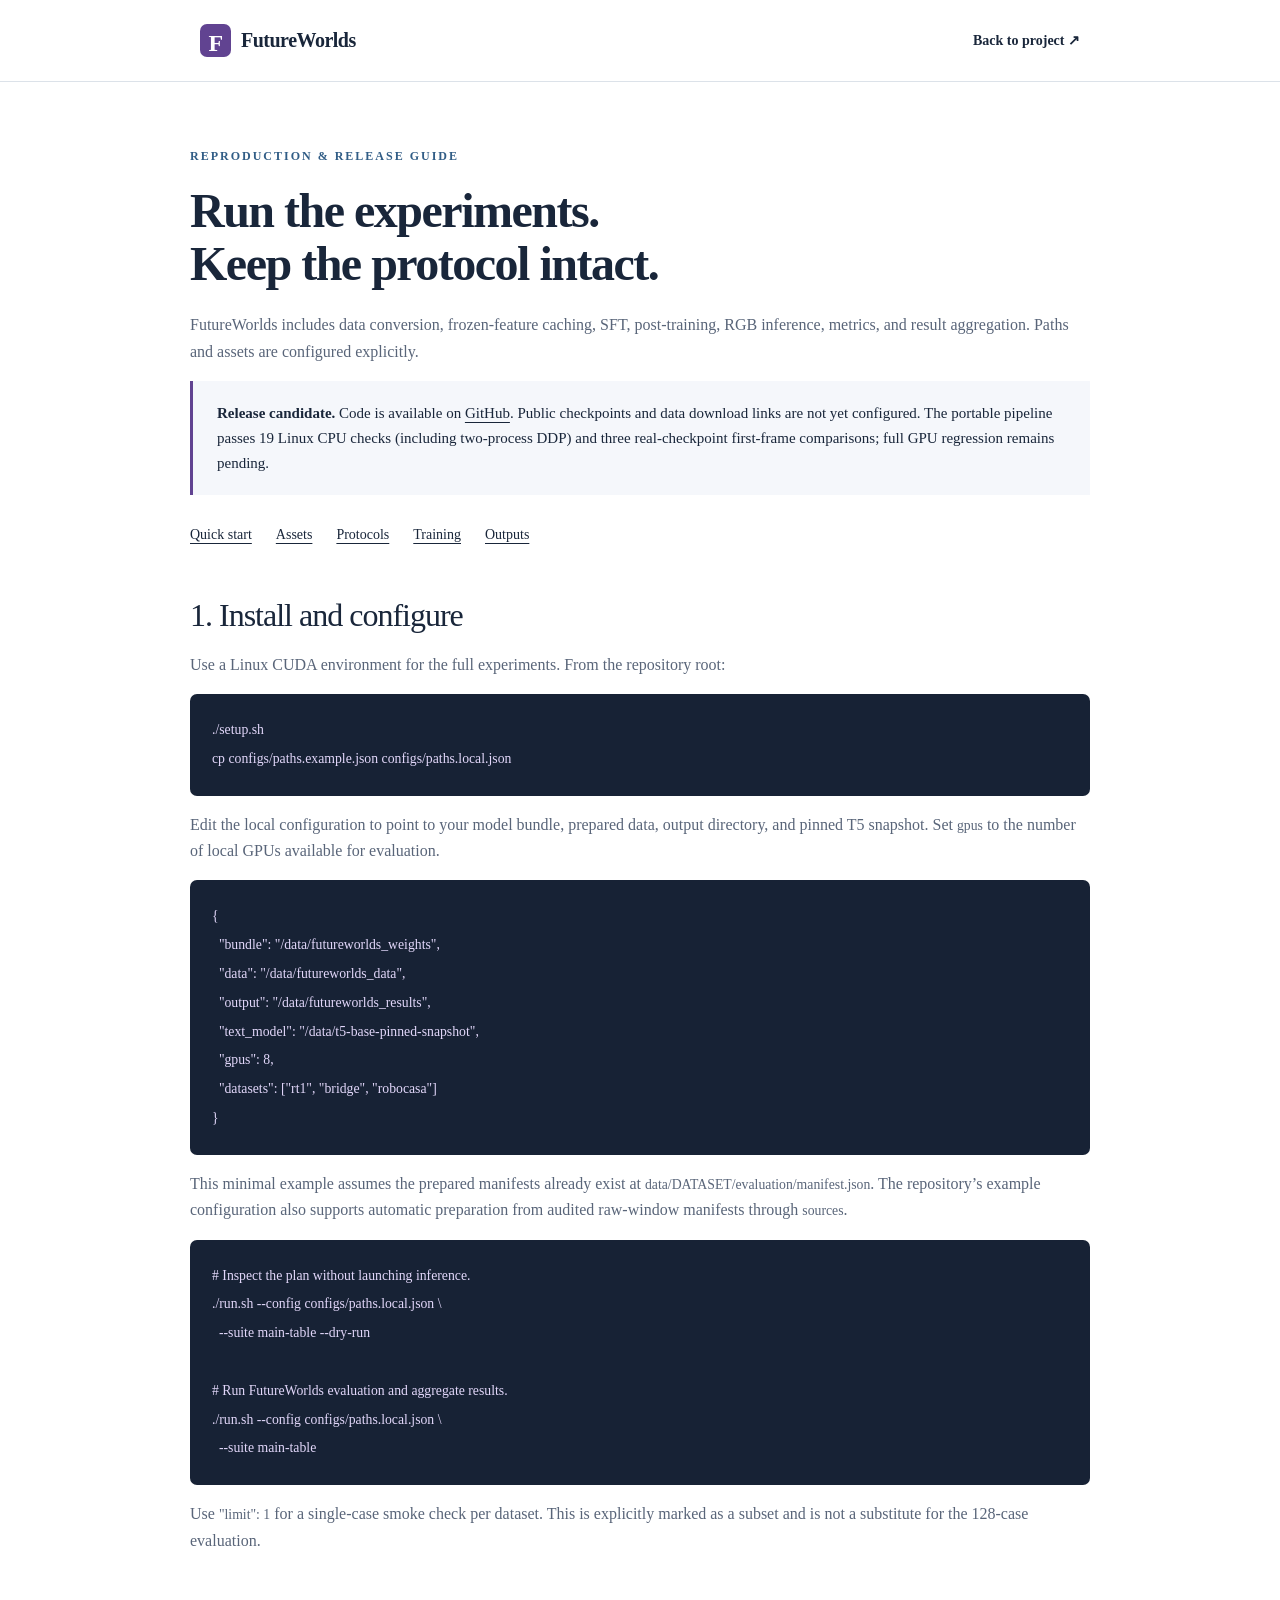
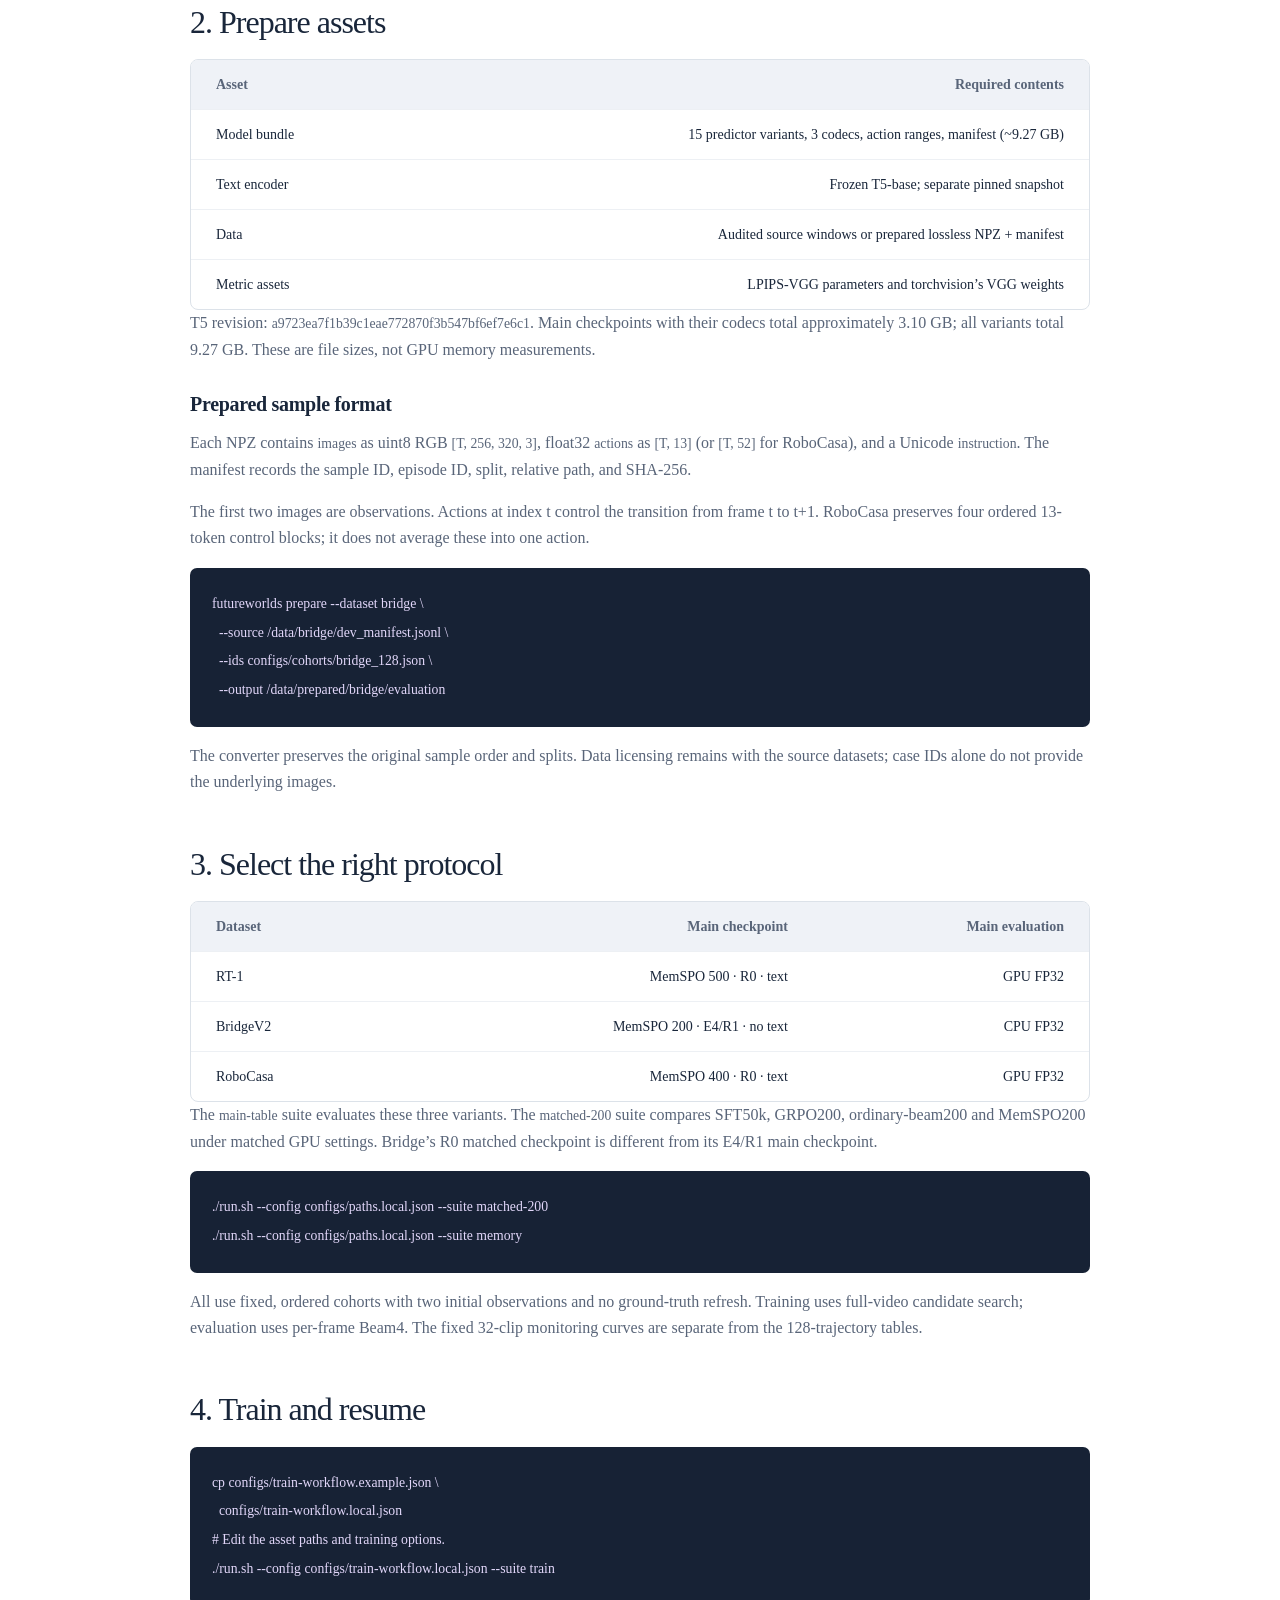
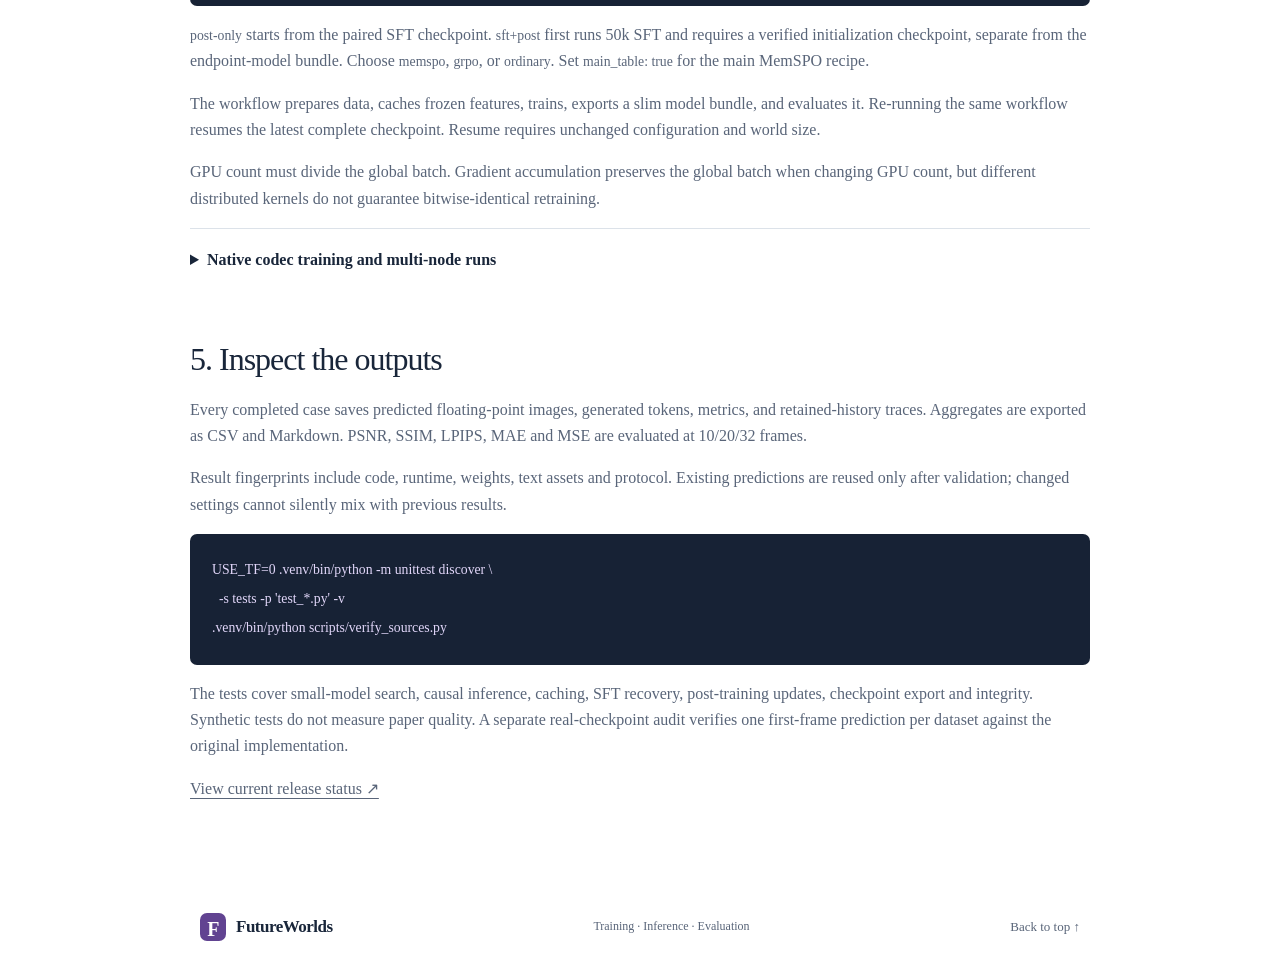
==== commit 7b8f26a5: "Record successful Linux two-process training validation" ====
--- a/site/guides.html
+++ b/site/guides.html
@@ -1,5 +1,5 @@
 <!doctype html><html lang="en"><head><meta charset="utf-8"><meta name="viewport" content="width=device-width,initial-scale=1"><title>Reproduction guide · FutureWorlds</title><meta name="description" content="Install FutureWorlds, prepare model and data assets, select the correct experimental protocol and reproduce training and evaluation."><link rel="stylesheet" href="style.css?v=spacing5"><link rel="icon" href="data:image/svg+xml,%3Csvg xmlns='http://www.w3.org/2000/svg' viewBox='0 0 32 32'%3E%3Crect width='32' height='32' rx='8' fill='%234f3e85'/%3E%3Cpath d='M9 24V8h15M9 15h11' stroke='white' stroke-width='3' fill='none'/%3E%3C/svg%3E"></head><body><a class="skip" href="#main">Skip to content</a><header><div class="nav wrap"><a class="wordmark" href="index.html"><span class="mark">F</span>FutureWorlds</a><a class="text-link" href="index.html">Back to project ↗</a></div></header>
-<main class="wrap guide-main" id="main"><div class="eyebrow">REPRODUCTION & RELEASE GUIDE</div><h1>Run the experiments.<br>Keep the protocol intact.</h1><p>FutureWorlds includes data conversion, frozen-feature caching, SFT, post-training, RGB inference, metrics, and result aggregation. Paths and assets are configured explicitly.</p><div class="notice"><strong>Release candidate.</strong> Code is available on <a href="https://github.com/Alexander-wu/FutureWorlds">GitHub</a>. Public checkpoints and data download links are not yet configured. The portable pipeline passes 18 local checks and three real-checkpoint first-frame comparisons; full GPU regression and Linux DDP validation are pending.</div><nav class="guide-nav" aria-label="Guide sections"><a href="#reproduction">Quick start</a><a href="#data">Assets</a><a href="#protocols">Protocols</a><a href="#training">Training</a><a href="#outputs">Outputs</a></nav>
+<main class="wrap guide-main" id="main"><div class="eyebrow">REPRODUCTION & RELEASE GUIDE</div><h1>Run the experiments.<br>Keep the protocol intact.</h1><p>FutureWorlds includes data conversion, frozen-feature caching, SFT, post-training, RGB inference, metrics, and result aggregation. Paths and assets are configured explicitly.</p><div class="notice"><strong>Release candidate.</strong> Code is available on <a href="https://github.com/Alexander-wu/FutureWorlds">GitHub</a>. Public checkpoints and data download links are not yet configured. The portable pipeline passes 19 Linux CPU checks (including two-process DDP) and three real-checkpoint first-frame comparisons; full GPU regression remains pending.</div><nav class="guide-nav" aria-label="Guide sections"><a href="#reproduction">Quick start</a><a href="#data">Assets</a><a href="#protocols">Protocols</a><a href="#training">Training</a><a href="#outputs">Outputs</a></nav>
 <section id="reproduction"><h2>1. Install and configure</h2><p>Use a Linux CUDA environment for the full experiments. From the repository root:</p><pre><code>./setup.sh
 cp configs/paths.example.json configs/paths.local.json</code></pre><p>Edit the local configuration to point to your model bundle, prepared data, output directory, and pinned T5 snapshot. Set <code>gpus</code> to the number of local GPUs available for evaluation.</p><pre><code>{
   "bundle": "/data/futureworlds_weights",
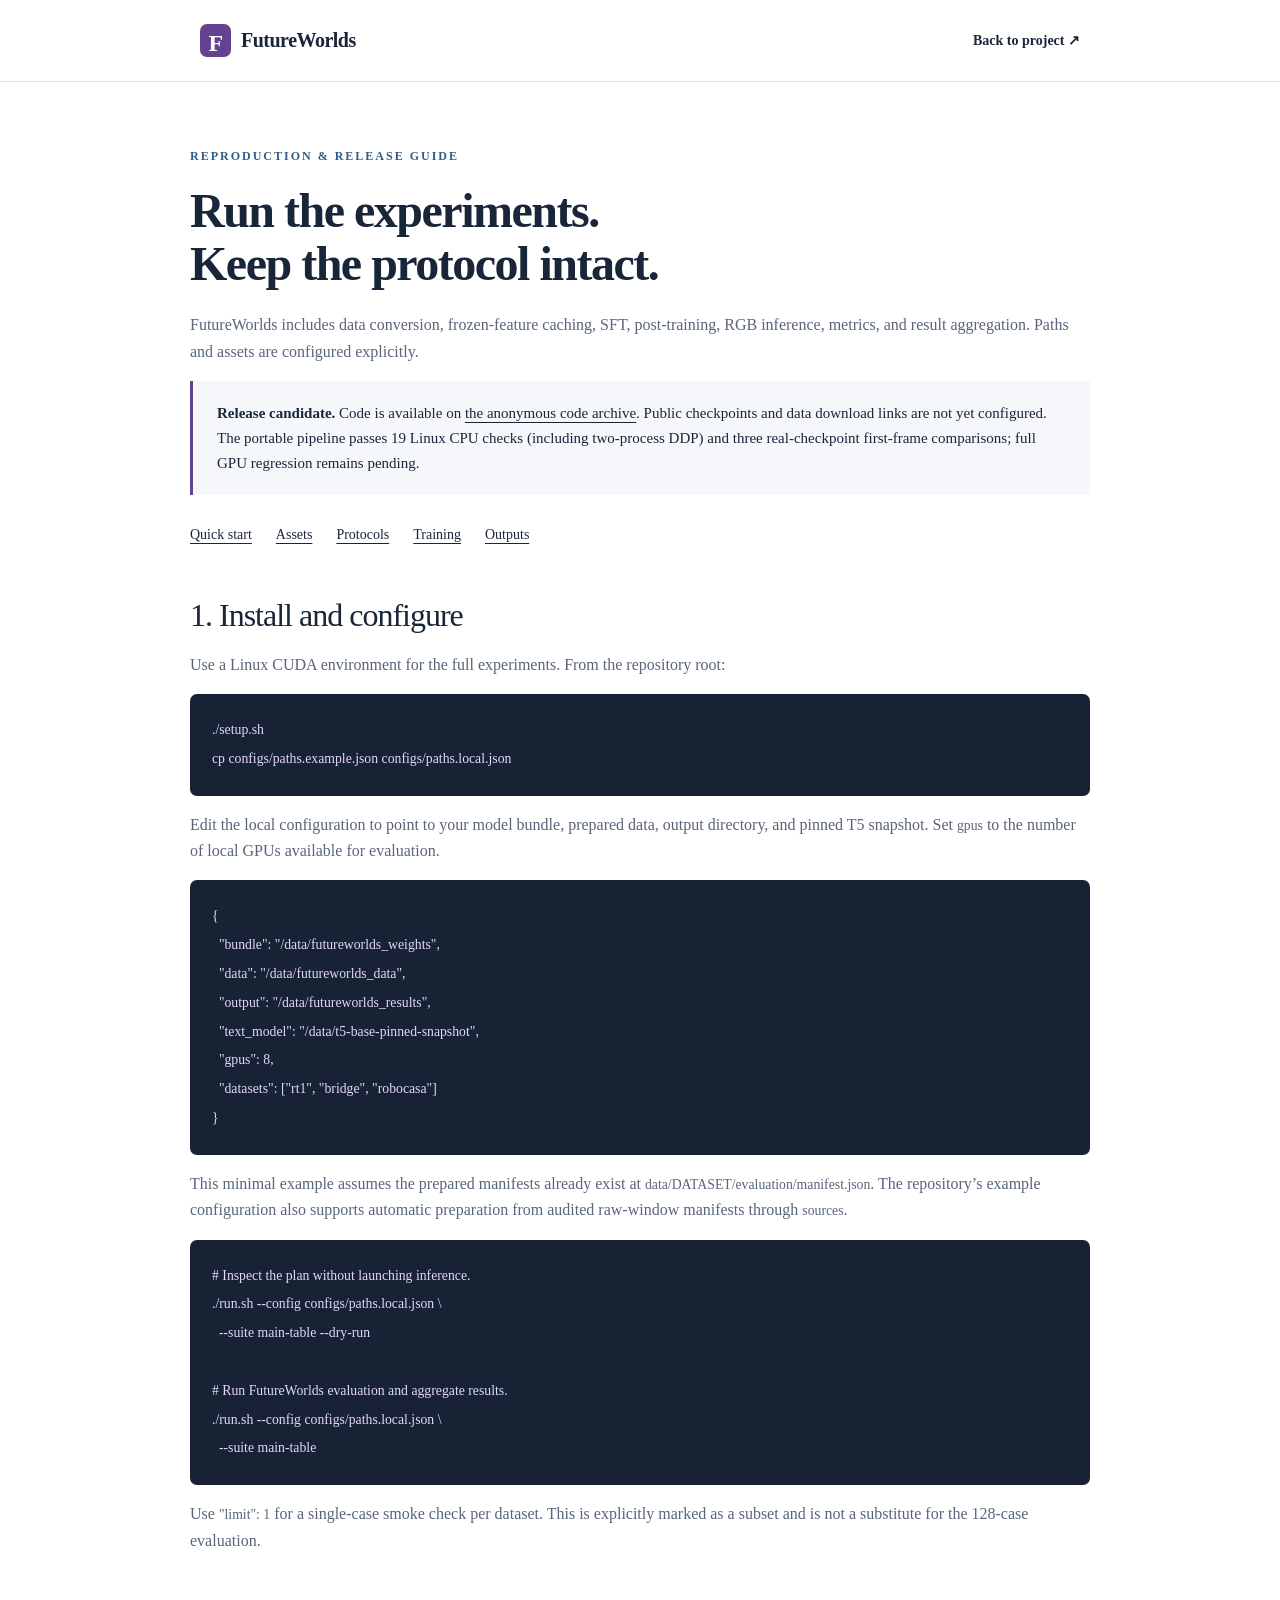
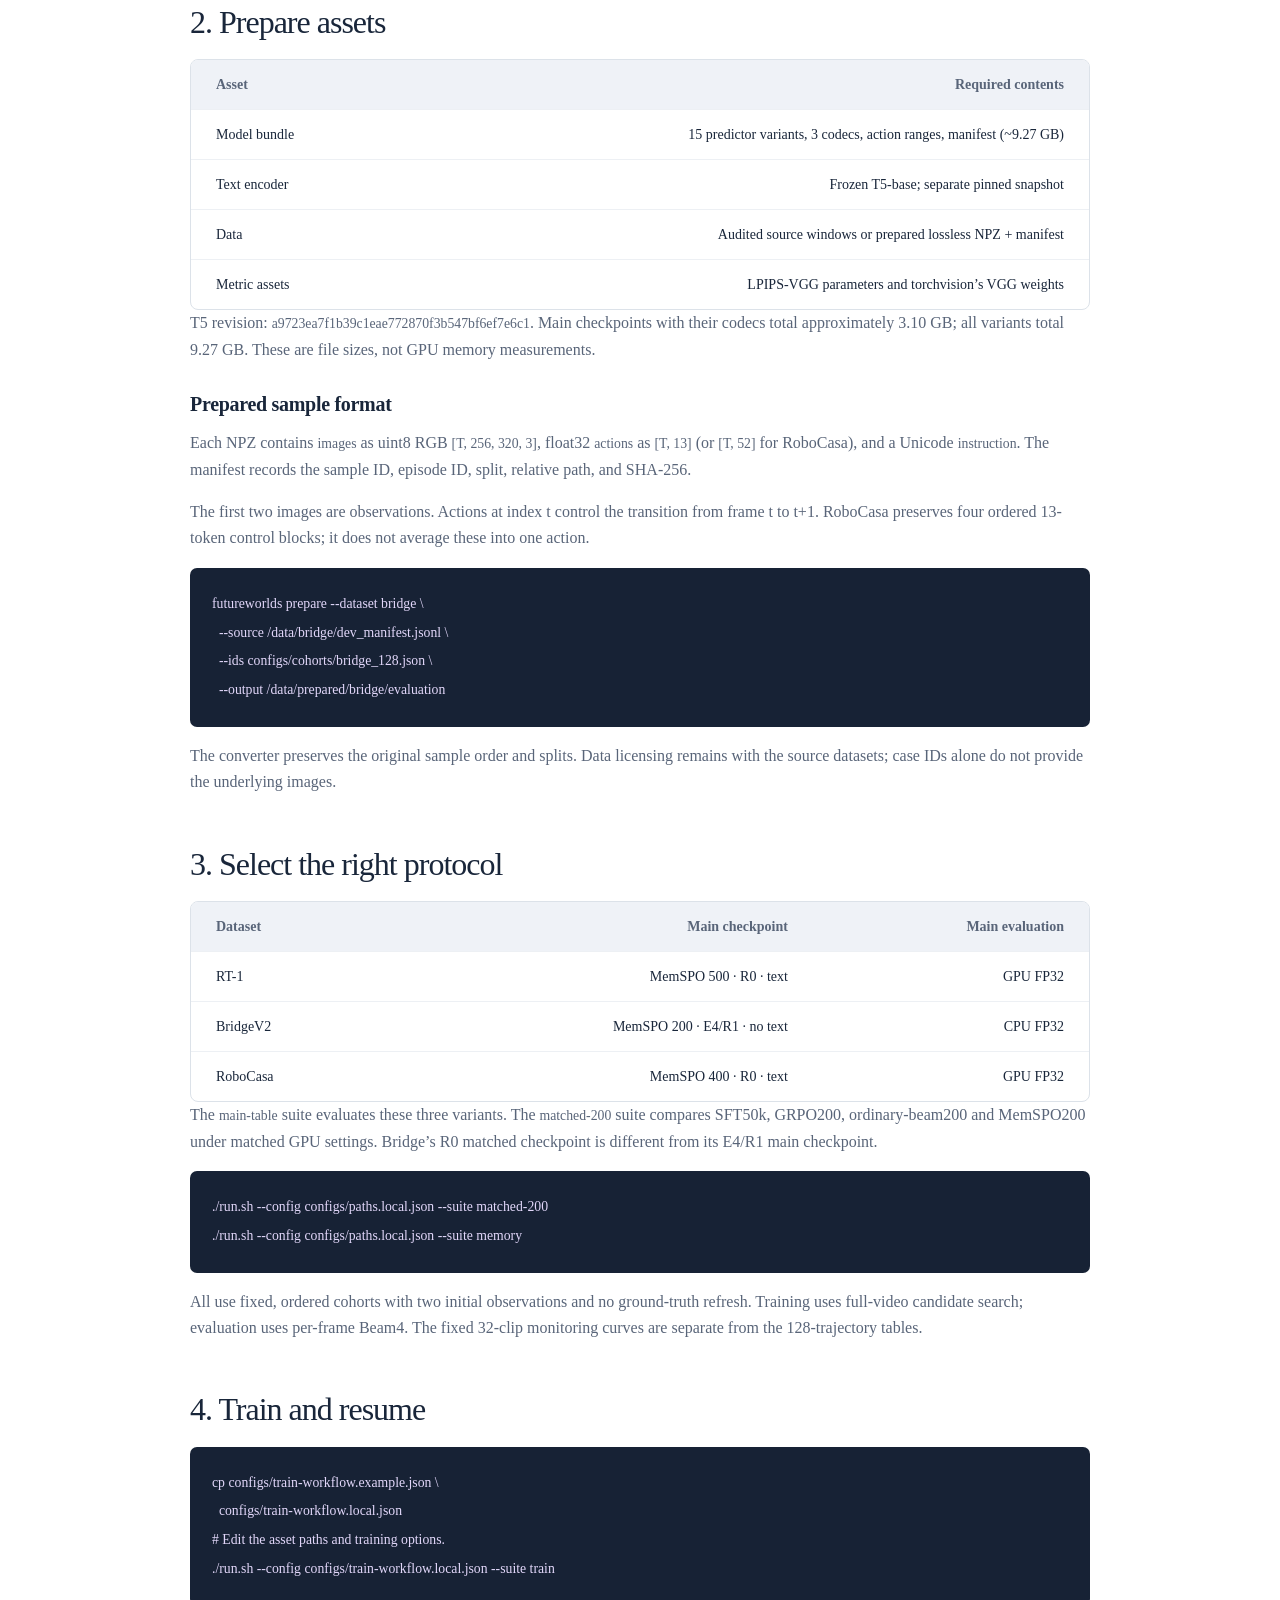
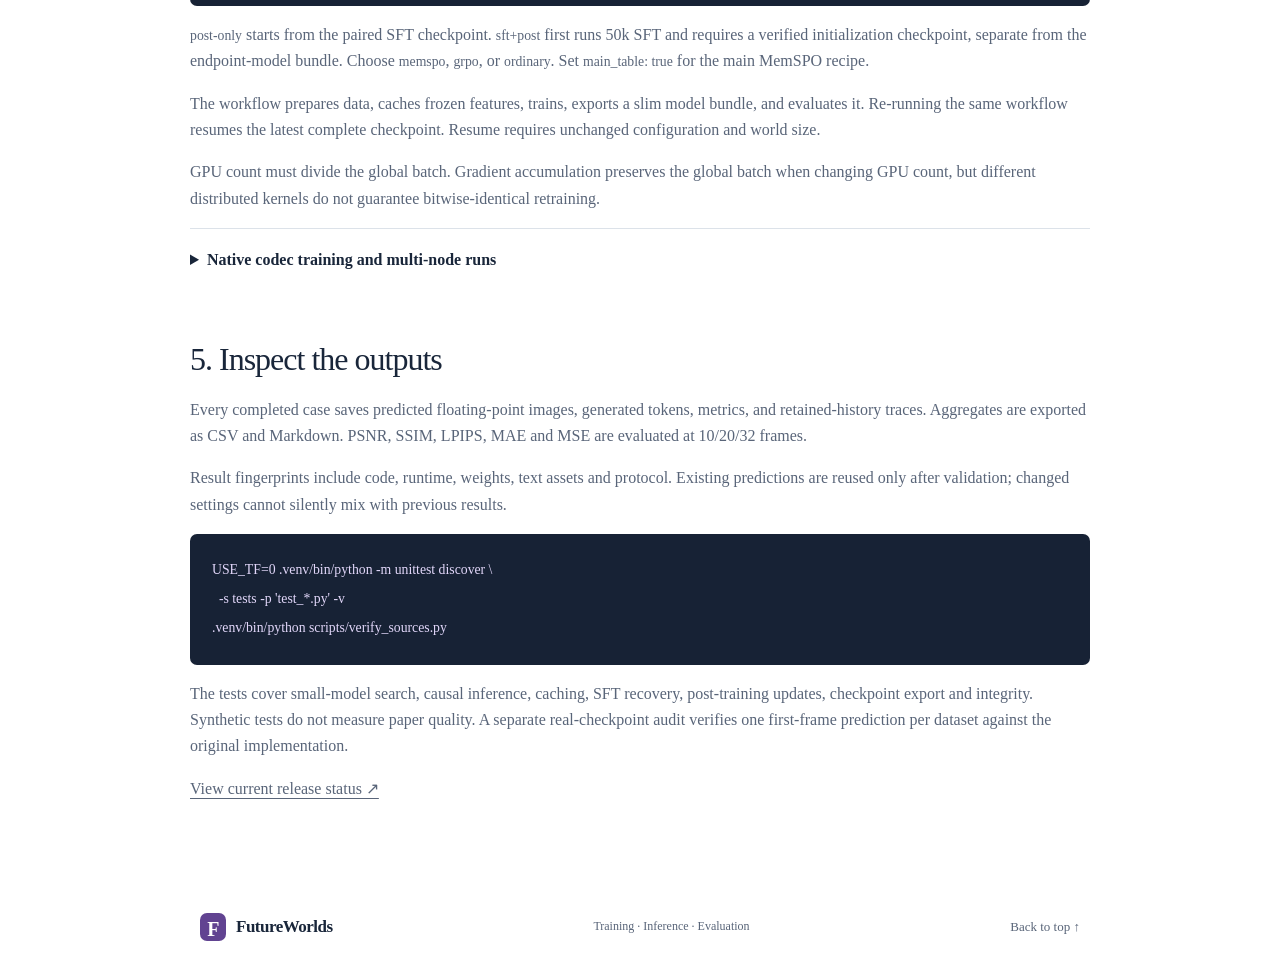
==== commit 1da257bf: "Prepare anonymous review code and project website" ====
--- a/site/guides.html
+++ b/site/guides.html
@@ -1,5 +1,5 @@
 <!doctype html><html lang="en"><head><meta charset="utf-8"><meta name="viewport" content="width=device-width,initial-scale=1"><title>Reproduction guide · FutureWorlds</title><meta name="description" content="Install FutureWorlds, prepare model and data assets, select the correct experimental protocol and reproduce training and evaluation."><link rel="stylesheet" href="style.css?v=spacing5"><link rel="icon" href="data:image/svg+xml,%3Csvg xmlns='http://www.w3.org/2000/svg' viewBox='0 0 32 32'%3E%3Crect width='32' height='32' rx='8' fill='%234f3e85'/%3E%3Cpath d='M9 24V8h15M9 15h11' stroke='white' stroke-width='3' fill='none'/%3E%3C/svg%3E"></head><body><a class="skip" href="#main">Skip to content</a><header><div class="nav wrap"><a class="wordmark" href="index.html"><span class="mark">F</span>FutureWorlds</a><a class="text-link" href="index.html">Back to project ↗</a></div></header>
-<main class="wrap guide-main" id="main"><div class="eyebrow">REPRODUCTION & RELEASE GUIDE</div><h1>Run the experiments.<br>Keep the protocol intact.</h1><p>FutureWorlds includes data conversion, frozen-feature caching, SFT, post-training, RGB inference, metrics, and result aggregation. Paths and assets are configured explicitly.</p><div class="notice"><strong>Release candidate.</strong> Code is available on <a href="https://github.com/Alexander-wu/FutureWorlds">GitHub</a>. Public checkpoints and data download links are not yet configured. The portable pipeline passes 19 Linux CPU checks (including two-process DDP) and three real-checkpoint first-frame comparisons; full GPU regression remains pending.</div><nav class="guide-nav" aria-label="Guide sections"><a href="#reproduction">Quick start</a><a href="#data">Assets</a><a href="#protocols">Protocols</a><a href="#training">Training</a><a href="#outputs">Outputs</a></nav>
+<main class="wrap guide-main" id="main"><div class="eyebrow">REPRODUCTION & RELEASE GUIDE</div><h1>Run the experiments.<br>Keep the protocol intact.</h1><p>FutureWorlds includes data conversion, frozen-feature caching, SFT, post-training, RGB inference, metrics, and result aggregation. Paths and assets are configured explicitly.</p><div class="notice"><strong>Release candidate.</strong> Code is available on <a href="downloads/FutureWorlds-code.zip" download>the anonymous code archive</a>. Public checkpoints and data download links are not yet configured. The portable pipeline passes 19 Linux CPU checks (including two-process DDP) and three real-checkpoint first-frame comparisons; full GPU regression remains pending.</div><nav class="guide-nav" aria-label="Guide sections"><a href="#reproduction">Quick start</a><a href="#data">Assets</a><a href="#protocols">Protocols</a><a href="#training">Training</a><a href="#outputs">Outputs</a></nav>
 <section id="reproduction"><h2>1. Install and configure</h2><p>Use a Linux CUDA environment for the full experiments. From the repository root:</p><pre><code>./setup.sh
 cp configs/paths.example.json configs/paths.local.json</code></pre><p>Edit the local configuration to point to your model bundle, prepared data, output directory, and pinned T5 snapshot. Set <code>gpus</code> to the number of local GPUs available for evaluation.</p><pre><code>{
   "bundle": "/data/futureworlds_weights",
